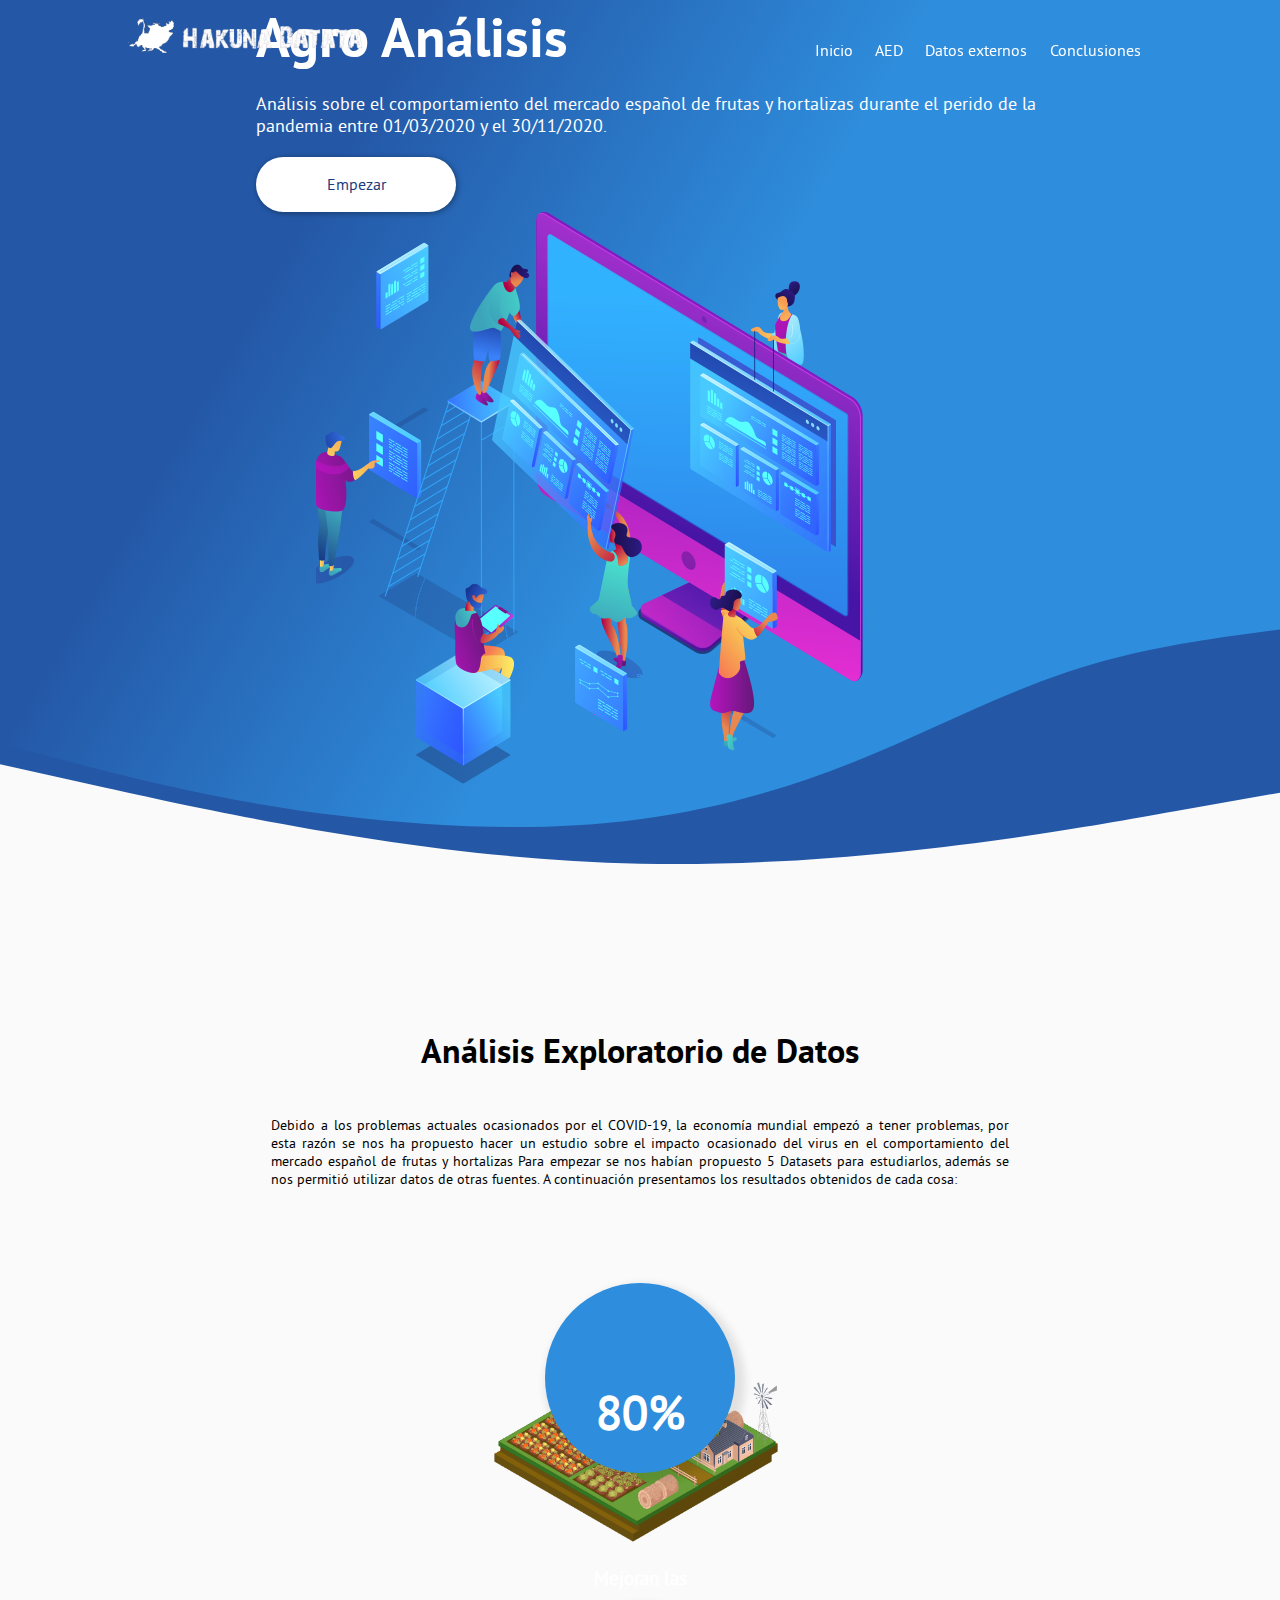
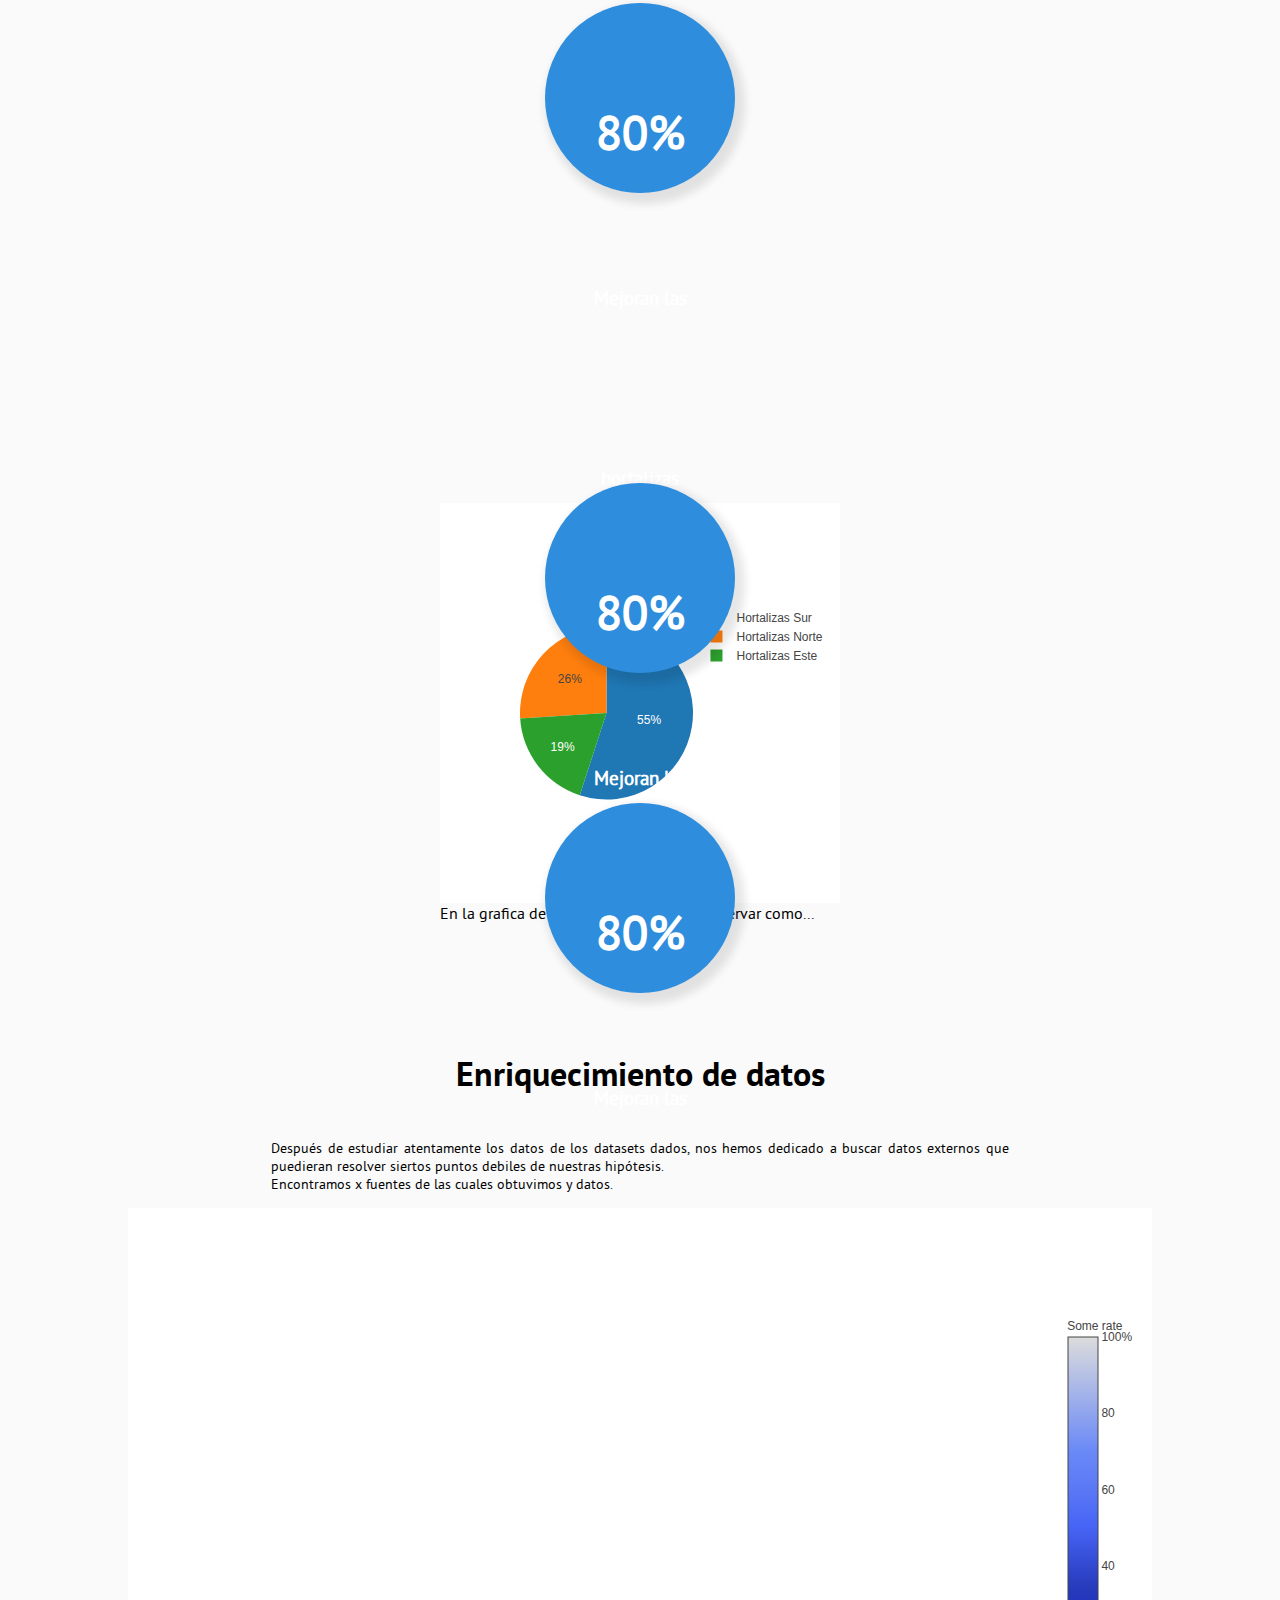
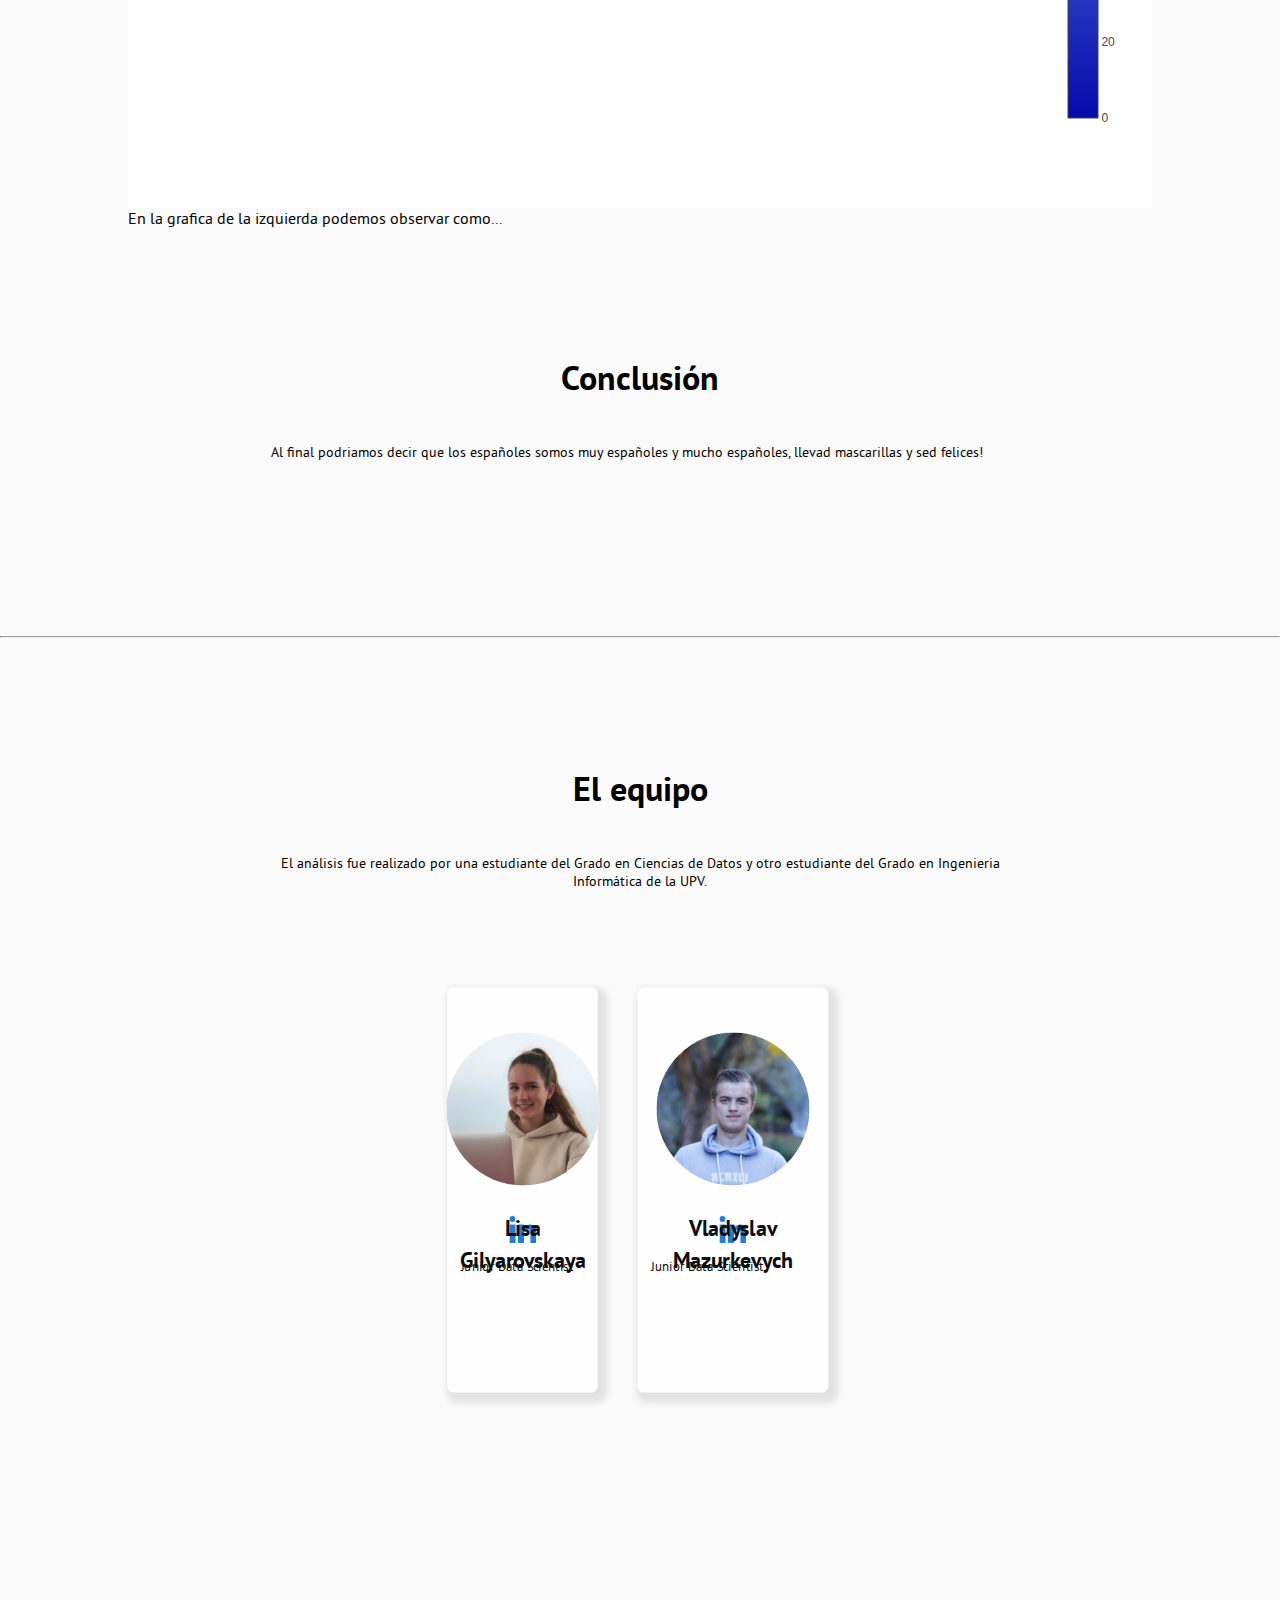
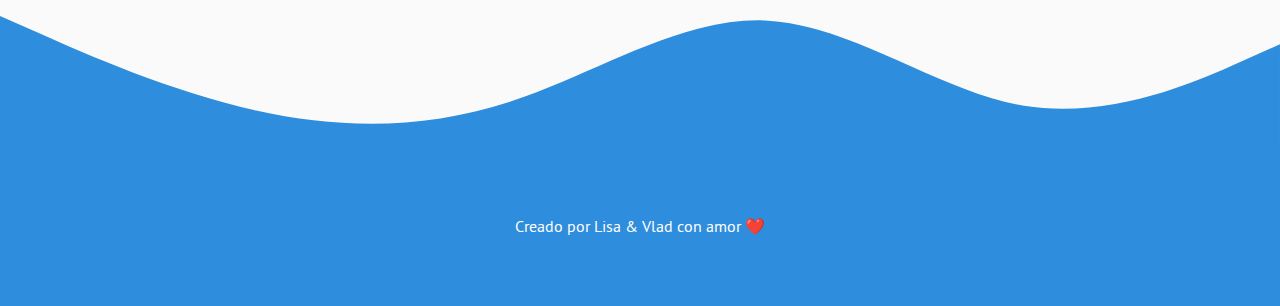
==== web/index.html @ af46cfb0 "new modifications, RIP PC?" ====
<!DOCTYPE html>
<html lang="en">
<head>
    <meta charset="UTF-8">
    <meta http-equiv="X-UA-Compatible" content="IE=edge">
    <meta name="viewport" content="width=device-width, initial-scale=1.0">
    <title>HakunaDatata</title>

    <!-- Bootstrap CSS -->
    <link href="https://cdn.jsdelivr.net/npm/bootstrap@5.0.0-beta1/dist/css/bootstrap.min.css" rel="stylesheet" integrity="sha384-giJF6kkoqNQ00vy+HMDP7azOuL0xtbfIcaT9wjKHr8RbDVddVHyTfAAsrekwKmP1" crossorigin="anonymous">
    
    <!-- Gio -->
    <script src="js/jquery.min.js"></script>
    <script src="./js/three.min.js"></script>
    
    <!--<script src="./js/gio.js"></script>-->
    <script src="./js/plotly-latest.min.js"></script>

    <!-- General Styles -->
    <link rel="stylesheet" href="./css/style.css">
</head>
<body>
    <header class="main-header">
        <div class="">
            <a href="#section1" class="toscroll"><img src="./img/logo_b1.png" alt="LOGO" class="img_logo logo selectDisable"></a>
        </div>

        <input type="checkbox" class="menu-btn" id="menu-btn">
        <label for="menu-btn" class="menu-icon">
            <span class="menu-icon__line"></span>
        </label>

        <ul class="nav_links">
            <li class="nav_link selectDisable">
                <a href="#section1" class="toscroll">Inicio</a>
            </li>
            <li class="nav_link selectDisable">
                <a href="#section2" class="toscroll">AED</a>
            </li>
            <li class="nav_link selectDisable">
                <a href="#section3" class="toscroll">Datos externos</a>
            </li>
            <li class="nav_link selectDisable">
                <a href="#section4" class="toscroll">Conclusiones</a>
            </li>
        </ul>
    </header>

    <section id="section1">
        <div class="row container-fluid">
            <div class="col-md-6 block">
                <div class="text">
                    <p class="title">
                        Agro Análisis
                    </p>
                    <p class="landing_text">
                        Análisis sobre el comportamiento del mercado español de frutas y hortalizas durante el perido de la pandemia entre 01/03/2020 y el 30/11/2020.
                    </p>
                    <a href="#section2" class="toscroll">
                    <div class="next_button selectDisable">
                        Empezar
                    </div>
                </a>
                </div>
            </div>
        
            <!--<div class="col-md-6"> 
                <div id="globalArea" class="stat_sphere"></div>
            </div>-->

            <div class="col-md-6">
                <img src="./img/landing_img.png" alt="" class="img_landing selectDisable">
            </div>
        </div>
        <img src="./img/waves/wave3.svg" class="landing_wave selectDisable" alt="">
        <img src="./img/waves/wave2_1.svg" style="z-index: 1;bottom: 1px;" class="landing_wave selectDisable" alt="">
    </section>

    <!-- EDA -->
    <section class="section_title" id="section2">
        <p>Análisis Exploratorio de Datos </p>
    </section>
    <section class="section_container">
        <div class="section_text">
            Debido a los problemas actuales ocasionados por el COVID-19, la 
            economía mundial empezó a tener problemas, por esta razón se nos ha 
            propuesto hacer un estudio sobre el impacto ocasionado del virus en
            el comportamiento del mercado español de frutas y hortalizas
            
            Para empezar se nos habían propuesto 5 Datasets para estudiarlos, 
            además se nos permitió utilizar datos de otras fuentes. A continuación 
            presentamos los resultados obtenidos de cada cosa:

        </div>
    </section>

    <section class="section_container data_gen_graf">
        <div class="row section2">
            <div class="col-md-4 general_data">
                <div class="data_info_s" ord="0">
                    <h1>80%</h1>
                    <h2>Mejoran las <br> hortalizas</h2>
                </div>
                <div class="data_info_s data_info_i" ord="1">
                    <h1>80%</h1>
                    <h2>Mejoran las <br> hortalizas</h2>
                </div>
            </div>
            <div class="col-md-4 farm">
                <img src="./img/farm/farm_top.png"  class="img_top" alt="">
                <img src="./img/farm/farm_top_stats.png"  class="img_top_stats capa_cerrada_1" alt="">
                <img src="./img/farm/farm_middle.png" class="img_middle capa_cerrada_2" alt="">
                <img src="./img/farm/farm_middle.png" class="img_middle_1 capa_cerrada_3" alt="">
            </div>
            <div class="col-md-4 general_data">
                <div class="data_info_s" ord="0">
                    <h1>80%</h1>
                    <h2>Mejoran las <br> hortalizas</h2>
                </div>
                <div class="data_info_s data_info_i" ord="1">
                    <h1>80%</h1>
                    <h2>Mejoran las <br> hortalizas</h2>
                </div>
            </div>
        </div>
    </section>


    <section class="section_container">
        <div class="row section21">
            <div class="col-md-4">
                <div id="pie_chart" style="width:100%;height:100%;"></div>
            </div>
            <div class="col-md-8">
                En la grafica de la izquierda podemos observar como...
            </div>
        </div>
    </section>

    <!-- Datos externos -->
    <section class="section_title" id="section3">
        <p>Enriquecimiento de datos</p>
    </section>
    <section class="section_container">
        <div class="section_text">
            Después de estudiar atentamente los datos de los datasets dados, 
            nos hemos dedicado a buscar datos externos que puedieran resolver
            siertos puntos debiles de nuestras hipótesis. <br> Encontramos x fuentes
            de las cuales obtuvimos y datos.  

        </div>
    </section>
    <section class="section_container">
        <div class="row section3">
            <div class="col-md-7">
                <div id="map_l" style="width:100%;height:600px;"></div>
            </div>
            <div class="col-md-5">
                En la grafica de la izquierda podemos observar como...
            </div>
        </div>
    </section>

     <!-- Conclusión -->
     <section class="section_title" id="section4">
        <p>Conclusión</p>
    </section>
    <section class="section_container">
        <div class="section_text">
            Al final podriamos decir que los españoles somos muy 
            españoles y mucho españoles, llevad mascarillas y sed felices!
        </div>
    </section>
    <section class="section_container">
        <div class="row section4">
            <div class="col-md-12">
            </div>
        </div>
    </section>
    <hr>

    <!-- Equipo -->
    <section class="section_title" id="section5">
        <p>El equipo</p>
    </section>
    <section class="section_container">
        <div class="section_text center">
            El análisis fue realizado por una estudiante del Grado en Ciencias de Datos 
            y otro estudiante del Grado en Ingenieria Informática de la UPV.  
        </div>
    </section>
    <section class="">
        <div class="row section5">
            <div class="col-md-3"></div>
            <div class="col-md-3">
                <div class="card lisa">
                    <div class="card_foto">
                        <img src="./img/team/lisa.jfif" class="selectDisable" alt="Lisa">
                    </div>
                    <div class="card_nombre">
                        Lisa Gilyarovskaya
                    </div>
                    <p class="card_description selectDisable">
                        Junior Data Scientist
                    </p>
                    <div class="card_linkedin">
                        <a href="https://www.linkedin.com/in/lisagilyarovskaya/">
                            <img src="./img/icons/linkedin.svg" class="selectDisable" alt="Linkedin">
                        </a>
                    </div>
                </div>
            </div>
            <div class="col-md-3">
                <div class="card vlad">
                    <div class="card_foto">
                        <img src="./img/team/vlad.jfif" class="selectDisable" alt="Vlad">
                    </div>
                    <div class="card_nombre">
                        Vladyslav Mazurkevych
                    </div>
                    <p class="card_description selectDisable">
                        Junior Data Scientist
                    </p>
                    <div class="card_linkedin">
                        <a href="https://www.linkedin.com/in/vladyslav-mazurkevych/">
                            <img src="./img/icons/linkedin.svg" class="selectDisable" alt="Linkedin">
                        </a>
                    </div>
                </div>
            </div>
            <div class="col-md-3"></div>
        </div>
    </section>

    <!-- Footer -->
    <footer class="footer">
        <!--<img src="./img/waves/footer1_2.svg" class="footer_wave selectDisable" alt="">-->
        <div class="footer_text">
            <p>Creado por Lisa & Vlad con amor ❤️</p>
        

        <img src="./img/waves/footer1.svg"  class="footer_wave selectDisable" alt="">
    </div>
    
    </footer>

    <!-- Scripts -->
    <script src="./js/plotly_data.js"></script>
    <!-- Bootstrap-->
    <script src="https://cdn.jsdelivr.net/npm/@popperjs/core@2.5.4/dist/umd/popper.min.js" integrity="sha384-q2kxQ16AaE6UbzuKqyBE9/u/KzioAlnx2maXQHiDX9d4/zp8Ok3f+M7DPm+Ib6IU" crossorigin="anonymous"></script>
    <script src="https://cdn.jsdelivr.net/npm/bootstrap@5.0.0-beta1/dist/js/bootstrap.min.js" integrity="sha384-pQQkAEnwaBkjpqZ8RU1fF1AKtTcHJwFl3pblpTlHXybJjHpMYo79HY3hIi4NKxyj" crossorigin="anonymous"></script>
    <script src="./js/main.js"></script>

    
    <script src="./js/gio_prop.js"></script>
    <script>
        /*Scroll transition to anchor*/
        $(document).ready(function () {
            $("a.toscroll").click(function (event) {
                event.preventDefault();
                $("html, body").animate({ scrollTop: $($(this).attr("href")).offset().top - 160}, 100);
            });
        });
    </script>
</body>
</html>
---- web/css/style.css ----
@font-face {
    font-family: 'pt_sansbold';
    src: url('./../fonts/ptsans-bold-webfont.woff2') format('woff2'),
         url('./../fonts/ptsans-bold-webfont.woff') format('woff');
    font-weight: normal;
    font-style: normal;
}

@font-face {
    font-family: 'pt_sansregular';
    src: url('./../fonts/ptsans-regular-webfont.woff2') format('woff2'),
         url('./../fonts/ptsans-regular-webfont.woff') format('woff');
    font-weight: normal;
    font-style: normal;
}


body {
    background-color: #FAFAFA;
    width: 100%;
    height: 100%;
    margin: 0;
    color: black;
    font-family: 'pt_sansregular';
}

a {
    text-decoration: none;
}

*, *::before, *::after {
    box-sizing: border-box;
    margin: 0;
    padding: 0;
}

/** Header Bar **/
.logo {
    height: 40px;
    width: auto;
}

.main-header {
    position: fixed;
    display: flex;
    justify-content: space-between;
    align-items: center;
    height: 100px;
    line-height: 100px;
    width: 100vw;
    padding: 0 10vw;
    color: white; /* #75787b black;*/
    z-index: 999;
    transition: 0.4s ease-out;
}

.main-header a {
    text-decoration: none;
    color: inherit;
    /*text-transform: uppercase;*/
    transition-duration: 2.4s;
}

.main-header a:hover {
    color: black;
}

.main-header .nav_links {
    display: flex;
    list-style: none;
    margin-top: 0;
    margin-bottom: 0;
}

/** close links **/
.main-header .nav_links .nav_link {
    transition:
        opacity 0.4s ease-in-out,
        transform 0.6s cubic-bezier(0.175,0.885,0.32,1.275);
}

.main-header .nav_links .nav_link:nth-of-type(2) {
    transition-delay: 0.1s;
}
.main-header .nav_links .nav_link:nth-of-type(3) {
    transition-delay: 0.2s;
}
.main-header .nav_links .nav_link:nth-of-type(4) {
    transition-delay: 0.3s;
}

/** end close links **/

.main-header .nav_links .nav_link a {
    margin: 0.2rem;
    padding: 1rem 0.5rem;
    transition-duration: 0.2s;
}

.main-header .nav_links .nav_link a:hover {
    background: #f4f4f4;
    border-radius: 5px;
    transition-duration: 0.5s;
}

.main-header .menu-icon {
    position: relative;
    padding: 26px 10px;
    cursor: pointer;
    z-index: 999;
    /**/
    display: none;
}

.main-header .menu-icon__line {
    display: block;
    position: relative;
    background: black;
    height: 2px;
    width: 20px;
    border-radius: 4px;
}

.main-header .menu-icon__line:before,
.main-header .menu-icon__line:after  {
    content: '';
    position: absolute;
    height: 100%;
    width: 100%;   
    border-radius: 4px;
    background: black;
    transition: background 0.8s ease;
}

.main-header .menu-icon__line:before {
    transform: translateY(-5px);
}

.main-header .menu-icon__line:after {
    transform: translateY(5px);
}

.main-header .menu-btn {
    display: none;
}

.scrolled {
    height: 70px;
    background: white;
    color: #75787b; /*black;*/
    border-bottom: 1px #ddd solid;
    justify-content: space-around;
    transition-duration: 0.4s;
}

.scrolled .menu-icon .menu-icon__line,
.scrolled .menu-icon .menu-icon__line:before
.scrolled .menu-icon .menu-icon__line:after{
    background: white;
}

.iframe-container {
    overflow: hidden;
    padding-top: 32%; /* 16:9*/
    position: relative;
}

.img_inside_container {
    overflow: hidden;
    padding-top: 100%; /* 16:9*/
    position: relative;
}



/**media**/
@media screen and (max-width: 767px) {
    .main-header .menu-icon {
        display: block;
    }

    .iframe-container {
        padding-top: 56.25%; /* 16:9*/
    }

    /**animation x**/
    .main-header .menu-icon .menu-icon__line {
        animation: closedMid 0.8s backwards;
        animation-direction: reverse;     
    }

    .main-header .menu-icon .menu-icon__line:before {
        animation: closedTop 0.8s backwards;
        animation-direction: reverse;   
    }
    .main-header .menu-icon .menu-icon__line:after {
        animation: closedBtm 0.8s backwards;
        animation-direction: reverse;    
    }
    /**End animation x**/
    .main-header .nav_links {
        position: absolute;
        top: 0;
        left: 0;
        opacity: 0;
        flex-direction: column;
        justify-content: space-evenly;
        align-items: center;
        padding: 10rem 0;
        width: 100vw;
        height: 100vh;
        font-size: 1.5rem;
        color: white;
        background: rgba(0, 0, 0, 0.9);

        transition: 
            opacity .8s .5s,
            clip-path 1s 0.5s;
        clip-path: circle(150px at top right);
    }

    .main-header .nav_links .nav_link {
        opacity: 0;
        transform: translateX(100%);
        width: 100%;
        text-align: center;
    }

    .main-header .nav_links .nav_link a {
        display: block;
        padding: 2rem 0;

    }

    .main-header .menu-btn:checked ~ .nav_links {
        opacity: 1;
        clip-path: circle(100% at center);
    } 

    .main-header .menu-btn:checked ~ .nav_links .nav_link {
        opacity: 1;
        transform: translateX(0);
        transition: 
            opacity 0.4s ease-in-out,
            transform 0.6s cubic-bezier(0.175,0.885,0.32,1.275);
    }

    .main-header .menu-btn:checked ~ .nav_links .nav_link:nth-of-type(1) {
        transition-delay: 0.7s;
    }
    .main-header .menu-btn:checked ~ .nav_links .nav_link:nth-of-type(2) {
        transition-delay: 0.8s;
    }
    .main-header .menu-btn:checked ~ .nav_links .nav_link:nth-of-type(3) {
        transition-delay: 0.9s;
    }
    .main-header .menu-btn:checked ~ .nav_links .nav_link:nth-of-type(4) {
        transition-delay: 1s;
    }

    /** Click hamburguer **/
    .main-header .menu-btn:checked ~ .menu-icon {
        border-radius: 50%;
        animation: pulse 1s;
    }
    .main-header .menu-btn:checked ~ .menu-icon .menu-icon__line {
        background: white;
        animation: openMid 0.8s forwards;
    }
    .main-header .menu-btn:checked ~ .menu-icon .menu-icon__line:before {
        background: white;
        animation: openTop 0.8s forwards;
    }
    .main-header .menu-btn:checked ~ .menu-icon .menu-icon__line:after {
        background: white;
        animation: openBtm 0.8s forwards;
    }
}

/** Animation **/
@keyframes pulse {
    from {
        box-shadow: 0 0 0 0px rgba(30,57,138, 0.6);/*rgba(30,57,138,1);*/
        background: rgba(30,57,138, 0.6);
    }
    to {
        box-shadow: 0 0 0 1000px rgba(234, 67, 53, 0);
        background: rgba(234, 67, 53169, 9, 9, 0);
    }
}

@keyframes openTop {
    0% {
        transform: translateY(-5px)
        rotate(0deg);
    }
    50% {
        transform: translateY(0px)
        rotate(0deg);
    }
    100% {
        transform: translateY(0px)
        rotate(90deg);
    }
}

@keyframes closedTop {
    0% {
        transform: translateY(-5px)
        rotate(0deg);
    }
    50% {
        transform: translateY(0px)
        rotate(0deg);
    }
    100% {
        transform: translateY(0px)
        rotate(90deg);
    }
}

@keyframes openMid {
    50% {
        transform: rotate(0deg);
    }
    100% {
        transform: rotate(45deg);
    }
}

@keyframes closedMid {
    50% {
        transform: rotate(0deg);
    }
    100% {
        transform: rotate(45deg);
    }
}

@keyframes openBtm {
    0% {
        transform: translateY(5px)
        rotate(0deg);
    }
    50% {
        transform: translateY(0px)
        rotate(0deg);
    }
    100% {
        transform: translateY(0px)
        rotate(90deg);
    }
}

@keyframes closedBtm {
    0% {
        transform: translateY(5px)
        rotate(0deg);
    }
    50% {
        transform: translateY(0px)
        rotate(0deg);
    }
    100% {
        transform: translateY(0px)
        rotate(90deg);
    }
}

.selectDisable {
    -webkit-user-select: none;
    -khtml-user-select: none;
    -moz-user-select: none;
    -o-user-select: none;
    user-select: none;
}

.section_title {
    height: 100px;
    width: 100%; 
    line-height: 100px;
    font-size: 2.1em;
    text-align: center;
    font-family: 'pt_sansbold';
    background-color: #FAFAFA;
    margin-top: 3em;
}

.section_text {
    height: 100%;
    width: 60%; 
    padding: 15px;
    font-size: 0.9em;
    text-align: justify;
    font-family: 'pt_sansregular';
    background-color: #FAFAFA;
}

.center {
    margin: auto!important;
    align-items: center!important;
    text-align: center!important;
}

/** Landing Page**/
#section1 {
    position: relative;
    height: 100vh!important;
    width: 100%;
    background-color: #2E8DDC;
    overflow: hidden;
    /*background-color: #1D3C7D; /*#023485;*/
    /*background: rgba(30,122,125,1);
    background: -moz-linear-gradient(top, rgba(30,122,125,1) 0%, rgba(29,59,125,1) 81%);
    background: -webkit-gradient(left top, left bottom, color-stop(0%, rgba(30,122,125,1)), color-stop(81%, rgba(29,59,125,1)));
    background: -webkit-linear-gradient(top, rgba(30,122,125,1) 0%, rgba(29,59,125,1) 81%);
    background: -o-linear-gradient(top, rgba(30,122,125,1) 0%, rgba(29,59,125,1) 81%);
    background: -ms-linear-gradient(top, rgba(30,122,125,1) 0%, rgba(29,59,125,1) 81%);
    background: linear-gradient(to bottom, rgba(30,122,125,1) 0%, rgba(29,59,125,1) 81%);
    filter: progid:DXImageTransform.Microsoft.gradient( startColorstr='#1e7a7d', endColorstr='#1d3b7d', GradientType=0 );
    */

/*original
    background: rgba(30,57,138,1);
    background: -moz-linear-gradient(-45deg, rgba(30,57,138,1) 9%, rgba(39,107,186,1) 37%, rgba(46,142,220,1) 57%, rgba(46,142,220,1) 65%);
    background: -webkit-gradient(left top, right bottom, color-stop(9%, rgba(30,57,138,1)), color-stop(37%, rgba(39,107,186,1)), color-stop(57%, rgba(46,142,220,1)), color-stop(65%, rgba(46,142,220,1)));
    background: -webkit-linear-gradient(-45deg, rgba(30,57,138,1) 9%, rgba(39,107,186,1) 37%, rgba(46,142,220,1) 57%, rgba(46,142,220,1) 65%);
    background: -o-linear-gradient(-45deg, rgba(30,57,138,1) 9%, rgba(39,107,186,1) 37%, rgba(46,142,220,1) 57%, rgba(46,142,220,1) 65%);
    background: -ms-linear-gradient(-45deg, rgba(30,57,138,1) 9%, rgba(39,107,186,1) 37%, rgba(46,142,220,1) 57%, rgba(46,142,220,1) 65%);
    background: linear-gradient(135deg, rgba(30,57,138,1) 9%, rgba(39,107,186,1) 37%, rgba(46,142,220,1) 57%, rgba(46,142,220,1) 65%);
    filter: progid:DXImageTransform.Microsoft.gradient( startColorstr='#1e398a', endColorstr='#2e8edc', GradientType=1 );
    */

    /* Alternativa
    background: rgb(36,88,167);
    background: -moz-linear-gradient(106deg, rgba(36,88,167,1) 13%, rgba(46,141,220,1) 44%);
    background: -webkit-linear-gradient(106deg, rgba(36,88,167,1) 13%, rgba(46,141,220,1) 44%);
    background: linear-gradient(106deg, rgba(36,88,167,1) 13%, rgba(46,141,220,1) 44%);
    filter: progid:DXImageTransform.Microsoft.gradient(startColorstr="#2458a7",endColorstr="#2e8ddc",GradientType=1);
    */
    background: rgb(36,88,167);
background: -moz-linear-gradient(120deg, rgba(36,88,167,1) 24%, rgba(46,141,220,1) 52%);
background: -webkit-linear-gradient(120deg, rgba(36,88,167,1) 24%, rgba(46,141,220,1) 52%);
background: linear-gradient(120deg, rgba(36,88,167,1) 24%, rgba(46,141,220,1) 52%);
filter: progid:DXImageTransform.Microsoft.gradient(startColorstr="#2458a7",endColorstr="#2e8ddc",GradientType=1);


    
}
/**1e398a**/
.stat_sphere {
    position: relative;
    width: 30em!important;
    height: 30em!important;

    left: 45%;
    transform: translateX(-50%);
    top: 30%;
}

.landing_wave {
    position: absolute;
    bottom: -1px;
    left: 0;
    width: 100%;
    z-index: 5;
}

.block {
    display: flex;
    flex-direction: column;
    align-items: center;
    justify-content: center;
    padding-left: 20%;
}

.text {
    position: relative;
    display: flex;
    flex-direction: column;
    align-items: left;
    justify-content: center;
    top: 20%;
}

.title {
    margin: 0;
    margin-bottom: 20px;
    position: relative;
    font-size: 3.5em!important;
    color: white;
    font-family: 'pt_sansbold';
}

.landing_text {
    font-size: 1.1em!important;
    width: 80%;
    color: white;
    font-family: 'pt_sansregular';
    margin-bottom: 20px;
}

.next_button {
    position: relative;
    height: 55px;
    width: 200px;
    border-radius: 80px;
    background-color: white;
    text-align: center;
    font-size: 1em;
    font-family: 'pt_sansregular';
    line-height: 55px;
    color: #1D3C7D;
    transition-duration: 0.3s;
    z-index: 500;

    -webkit-box-shadow: 1px 1px 5px 1px rgba(0,0,0,0.3);
    -moz-box-shadow: 1px 1px 5px 1px rgba(0,0,0,0.3);
    box-shadow: 1px 1px 5px 1px rgba(0,0,0,0.3);
}

.next_button:hover {
    cursor: pointer;
    -webkit-box-shadow: 2px 4px 8px 4px rgba(0,0,0,0.3);
    -moz-box-shadow: 2px 4px 8px 4px rgba(0,0,0,0.3);
    box-shadow: 2px 4px 8px 4px rgba(0,0,0,0.3);
    background-color: #FAFAFA;
    text-decoration: none;
    color: #1D3C7D;
    transition-duration: 0.3s;
}

.img_landing {
    position: relative;
    height: 90%;
    top: 20%;
    align-items: center;
    align-self: center;
    left: 50%;
    transform: translateX(-50%);
    z-index: 10;
}

/*
.button_explore {
    position: absolute;
    height: 100px;
    width: 100px;
    background-color: #2E8DDC;
    bottom: 150px;
    left: 50%;
    border-radius: 50%;
}

.button_explore_link {
    position: absolute;
    height: 80px;
    width: 80px;
    bottom: 10px;
    left: 10px;
    background-color: #FAFAFA;
    border-radius: 50%;
    transition-duration: 0.3s;
}

.button_explore_link:hover {
    -webkit-box-shadow: 0px 0px 5px 0px rgba(0,0,0,0.75);
    -moz-box-shadow: 0px 0px 5px 0px rgba(0,0,0,0.75);
    box-shadow: 0px 0px 5px 0px rgba(0,0,0,0.75);
    transition-duration: 0.7s;
}

.button_explore_link img {
    position: absolute;
    height: 50px;
    width: 50px;
    left: 15px;
    top: 20px;
    transition-duration: 0.5s;
}

.button_explore_link:hover img {
    position: absolute;
    height: 60px;
    width: 60px;
    left: 10px;
    top: 15px;
    transition-duration: 0.5s;
    cursor: pointer;
}
*/


/** EDA **/
.section_container {
    position: relative;
    display: flex;
    align-content: center;
    justify-content: center;
    flex-direction: row;
    height: 100%;
    width: 100%;
    background-color: #FAFAFA;
}

.data_gen_graf {
    height: 100vh;
    width: 100%!important;
}

.section2 {
    height: 100vh;
    width: 100%;
    background-color: #FAFAFA;
    margin: auto;
}

.card_block {
    position: relative;
    margin: 0;
    background-color: white;
    width: 50%;
    -webkit-box-shadow: 2px 2px 3px 3px rgba(0,0,0,0.3);
    -moz-box-shadow: 2px 2px 3px 3px rgba(0,0,0,0.3);
    box-shadow: 2px 2px 3px 3px rgba(0,0,0,0.3);
}

.section3 {
    height: 100%;
    width: 80%;
    background-color: #FAFAFA; 
    margin: auto;
}

.section4 {
    height: 10em;
    width: 100%;
}

/** Farm Animation **/
.farm {
    position: relative;
    height: 50em;
    width: auto;
    display: flex;
    flex: auto;
    align-items: center;
    justify-content: center;
}


.farm img {
    top: 5em;
    position: absolute;
    height: 300px;
    width: 300px;
    transition-duration: 2.5s;
}

.capa_cerrada_1 {
    transform: scale(0.6) translateY(15px);
    transition-duration: 2.5s;
}

.capa_cerrada_2 {
    transform: translateY(15px) translateX(-1px);
    transition-duration: 2.5s;
}

.capa_cerrada_3 {
    transform: translateY(25px) translateX(-7px);
    transition-duration: 2.5s;
}

.capa_abierta_1 {
    transform: translateY(80px) translateX(30px);
    transition-duration: 2.5s;
}

.capa_abierta_2 {
    transform: translateY(100px) translateX(35px);
    transition-duration: 2.5s;
}

.capa_abierta_3 {
    transform: translateY(190px) translateX(-15px);
    transition-duration: 2.5s;
}

.img_top {
    position: absolute;
    height:300px;
    width: 300px;
    z-index: 5;
}

.img_top_stats {
    position: absolute;
    height: 300px;
    width: 300px;
    z-index: 4;
}

.img_middle {
    position: absolute;
    height: 300px;
    width: 300px;
    z-index: 3;
    transition-duration: 2.5s;
}

.img_middle_1 {
    position: absolute;
    height: 300px;
    width: 300px;
    z-index: 2;
}

.general_data {
    position: relative;
    display: flex;
    flex-direction: column;
    align-items: center;
    justify-content: center;
}

.oculto {
    opacity: 0.95;
    transform: scale(0.9);
    transition: all 0.8s ease-in-out;
}

.visible {
    opacity: 1;
    transform: scale(1);
}

.data_info_s {
    position: absolute;
    top: 5em;
    background-color: aqua;
    height:190px;
    width: 190px;
    border-radius: 50%;
    z-index: 10;
    flex-direction: column;
    background: rgb(46,141,220);
    text-align: center;
    align-items: center;
    justify-content: center;
    margin: auto;
    line-height: 180px;
/*    background: -moz-radial-gradient(circle, rgba(46,141,220,1) 0%, rgba(36,88,167,1) 66%);
    background: -webkit-radial-gradient(circle, rgba(46,141,220,1) 0%, rgba(36,88,167,1) 66%);
    background: radial-gradient(circle, rgba(46,141,220,1) 0%, rgba(36,88,167,1) 66%);
    filter: progid:DXImageTransform.Microsoft.gradient(startColorstr="#2e8ddc",endColorstr="#2458a7",GradientType=1);

    background-color: white;*/
    -webkit-box-shadow: 5px 6px 8px 5px rgba(0,0,0,0.10);
    -moz-box-shadow: 5px 6px 8px 5px rgba(0,0,0,0.10);
    box-shadow: 5px 6px 8px 5px rgba(0,0,0,0.10);
    transition-duration: 0.8s;
}

.data_info_s h1 {
    top: 40px;
    position: relative;
    font-size: 3em;
    color: white;
    font-weight: bold;
}

.data_info_s h2 {
    top: 25px;
    position: relative;
    font-size: 1.2em;
    color: white;
}

.data_info_i {
    top: 25em;
}

/** Equipo**/
#section5 {
}

.section5 {
    display: flex;
    align-items: center;
    align-content: center;
    justify-content: center;
    margin: auto;
    height: 600px;
    width: 100%;
}

.card {
    position: relative;
    height: 450px;
    width: 90%;
    background-color: white;
    -webkit-box-shadow: 5px 6px 8px 5px rgba(0,0,0,0.10);
    -moz-box-shadow: 5px 6px 8px 5px rgba(0,0,0,0.10);
    box-shadow: 5px 6px 8px 5px rgba(0,0,0,0.10);
    border-radius: 7px;
    margin: auto;
    flex-direction: column;
    margin-bottom: 30px;
    transition-duration: 0.6s;

    opacity: 0.95;
    transform: scale(0.9);
    transition: all 0.8s ease-in-out;
}

.active {
    opacity: 1;
    transform: scale(1);
}

.card .card_foto {
    position: relative;
    height: 170px;
    width: 170px;
    position: relative;
    top: 50px;
    background-color: white;
    left: 50%;
    transform: translateX(-50%);
    z-index: 30;
    border-radius: 50%;
}

.card .card_foto img {
    position: relative;
    overflow: auto;
    width: 100%;
    border-radius: 50%;
}

.card .card_nombre {
    position: relative;
    font-size: 1.5em;
    color: black;
    font-family: 'pt_sansbold';
    text-align: center;
    height: 1.5em;
    line-height: 1.5em;
    z-index: 50;
    top: 80px;
}

.card_linkedin {
    margin: auto;
    height: 30px;
    width: 30px;
}

.card_linkedin {

}

.card_description {
    position: relative;
    font-size: 0.9em;
    padding: 15px;
    top: 80px;
    margin-left: auto;
    margin-right: auto;
    font-family: 'pt_sansregular';

}

.card:hover {
    -webkit-box-shadow: 5px 6px 9px 5px rgba(0,0,0,0.18);
    -moz-box-shadow: 5px 6px 9px 5px rgba(0,0,0,0.18);
    box-shadow: 5px 6px 9px 5px rgba(0,0,0,0.18);
    transition-duration: 0.6s;
}

/** Footer **/
.footer {
    position: relative;
    height: 25em;
    width: 100%;  
    z-index: 10;
    bottom: 0;
}

.footer_wave {
    position: inherit;
    bottom: 9.8em;
    left: 0;
    width: 100%;
    z-index: 5;
}

.footer_text {
    position: absolute;
    bottom: -1px;
    width: 100%;
    height: 10em;
    line-height: 10em;
    text-align: center;
    color: white;
    z-index: 20;

    /*
    background: rgba(46,142,220,1);
    background: -moz-linear-gradient(top, rgba(46,142,220,1) 11%, rgba(41,117,196,1) 37%, rgba(33,72,153,1) 84%, rgba(30,57,138,1) 100%);
    background: -webkit-gradient(left top, left bottom, color-stop(11%, rgba(46,142,220,1)), color-stop(37%, rgba(41,117,196,1)), color-stop(84%, rgba(33,72,153,1)), color-stop(100%, rgba(30,57,138,1)));
    background: -webkit-linear-gradient(top, rgba(46,142,220,1) 11%, rgba(41,117,196,1) 37%, rgba(33,72,153,1) 84%, rgba(30,57,138,1) 100%);
    background: -o-linear-gradient(top, rgba(46,142,220,1) 11%, rgba(41,117,196,1) 37%, rgba(33,72,153,1) 84%, rgba(30,57,138,1) 100%);
    background: -ms-linear-gradient(top, rgba(46,142,220,1) 11%, rgba(41,117,196,1) 37%, rgba(33,72,153,1) 84%, rgba(30,57,138,1) 100%);
    background: linear-gradient(to bottom, rgba(46,142,220,1) 11%, rgba(41,117,196,1) 37%, rgba(33,72,153,1) 84%, rgba(30,57,138,1) 100%);
    filter: progid:DXImageTransform.Microsoft.gradient( startColorstr='#2e8edc', endColorstr='#1e398a', GradientType=0 );
    */
    background-color: #2e8ddc;

}

#globalArea {
    height: 100%;
    width: 100%;
    margin: 0;
    padding: 0;
}
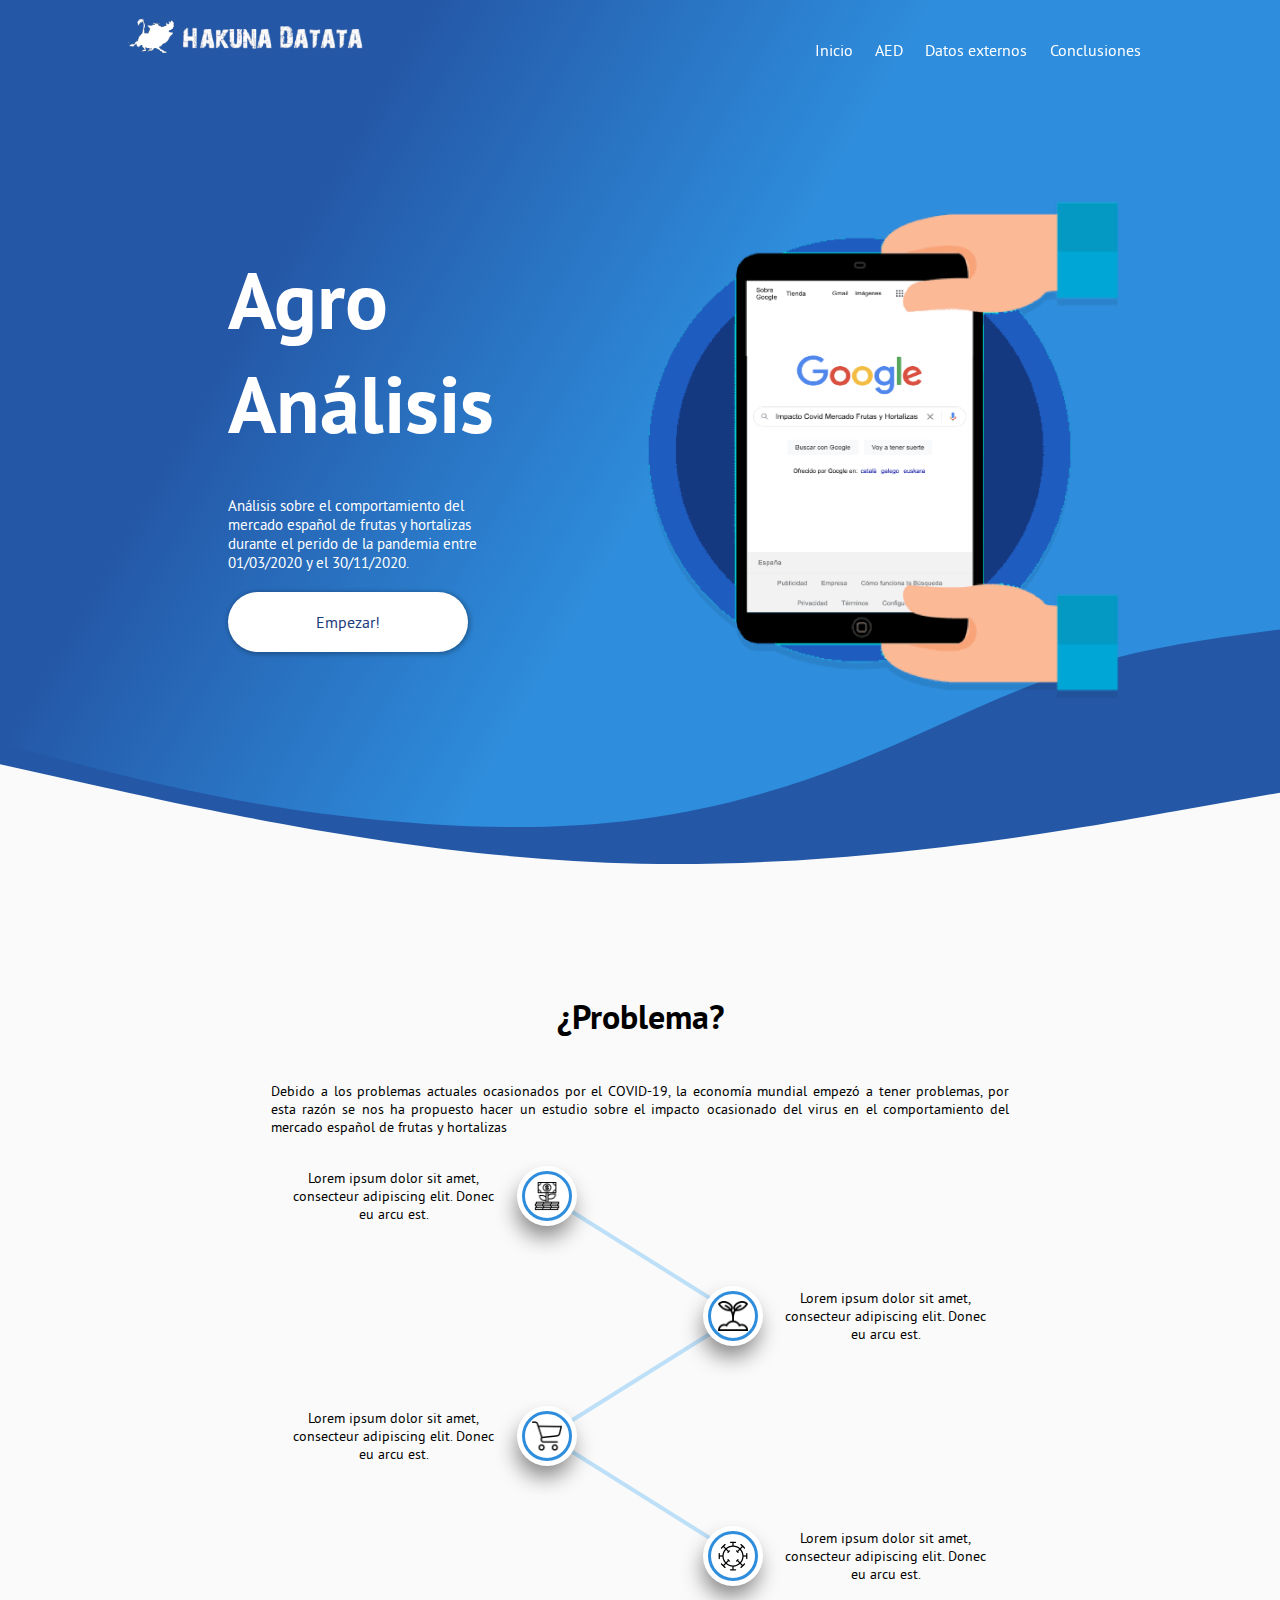
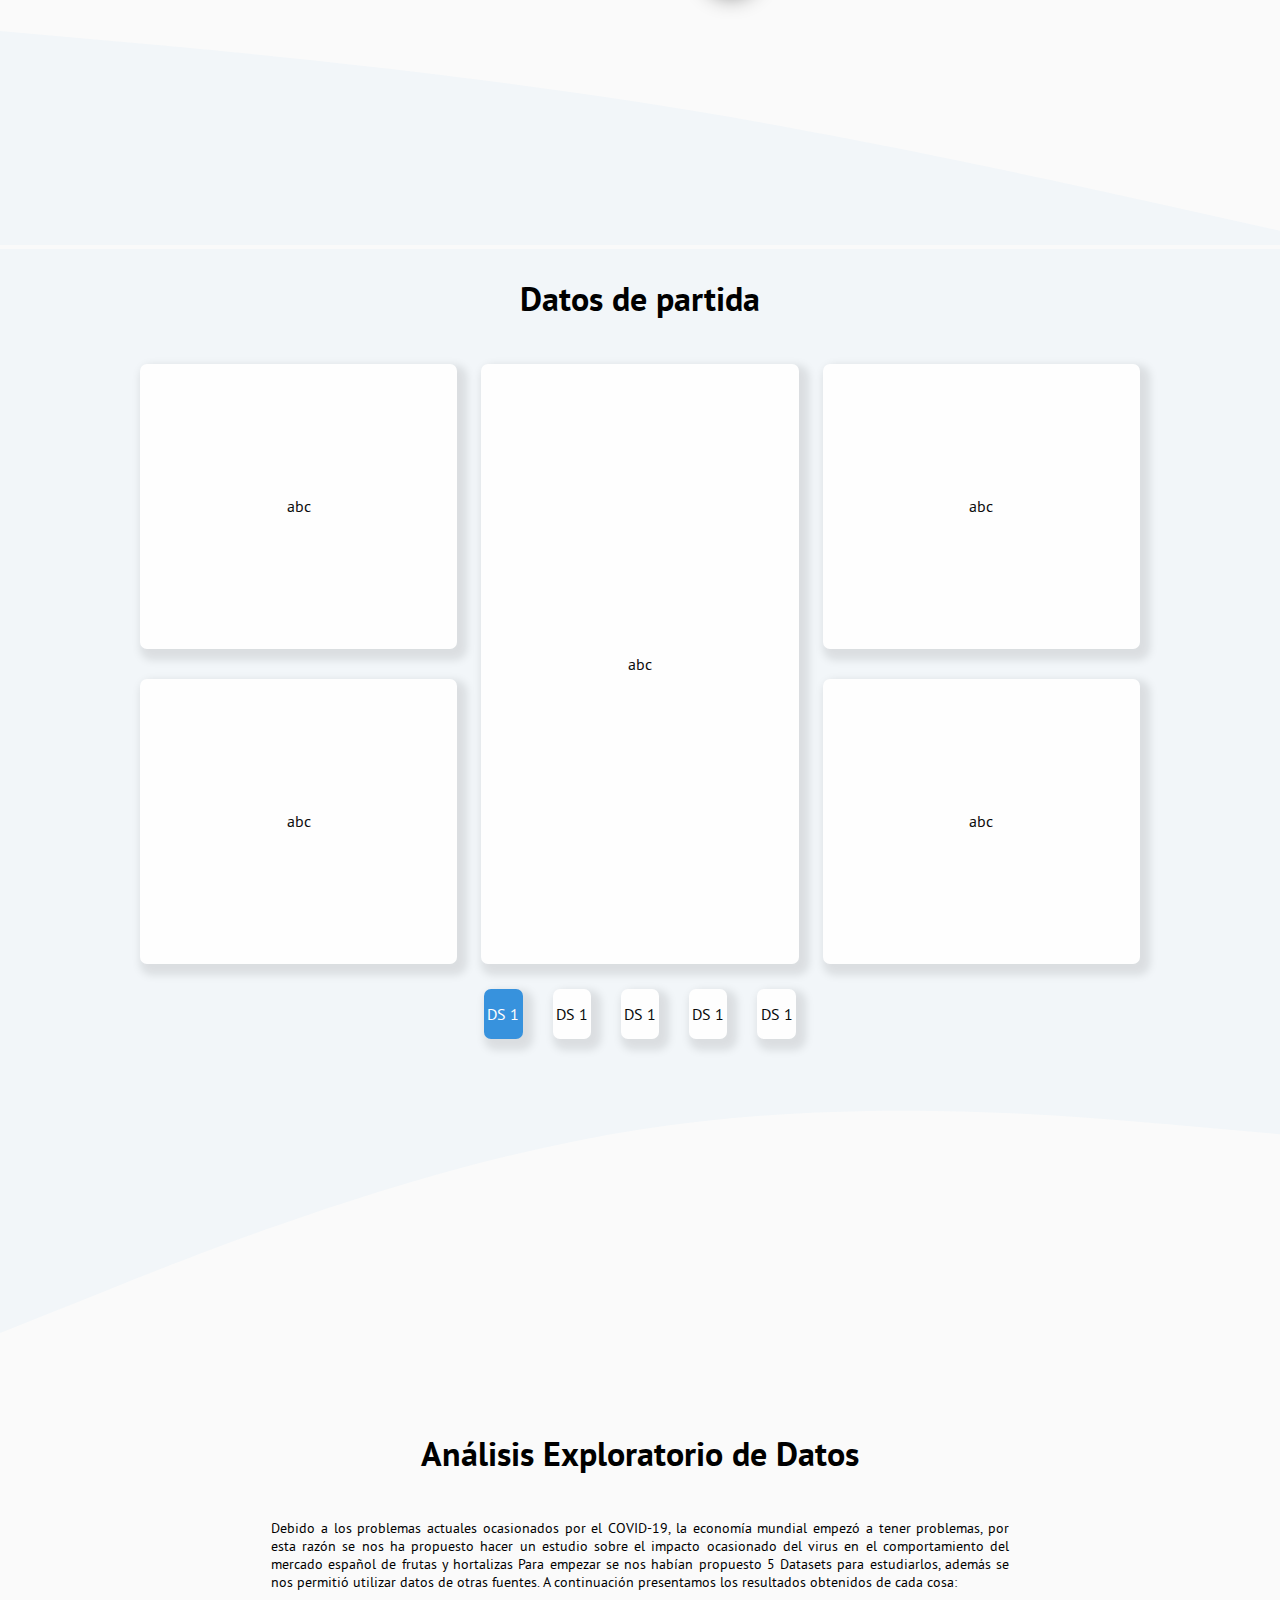
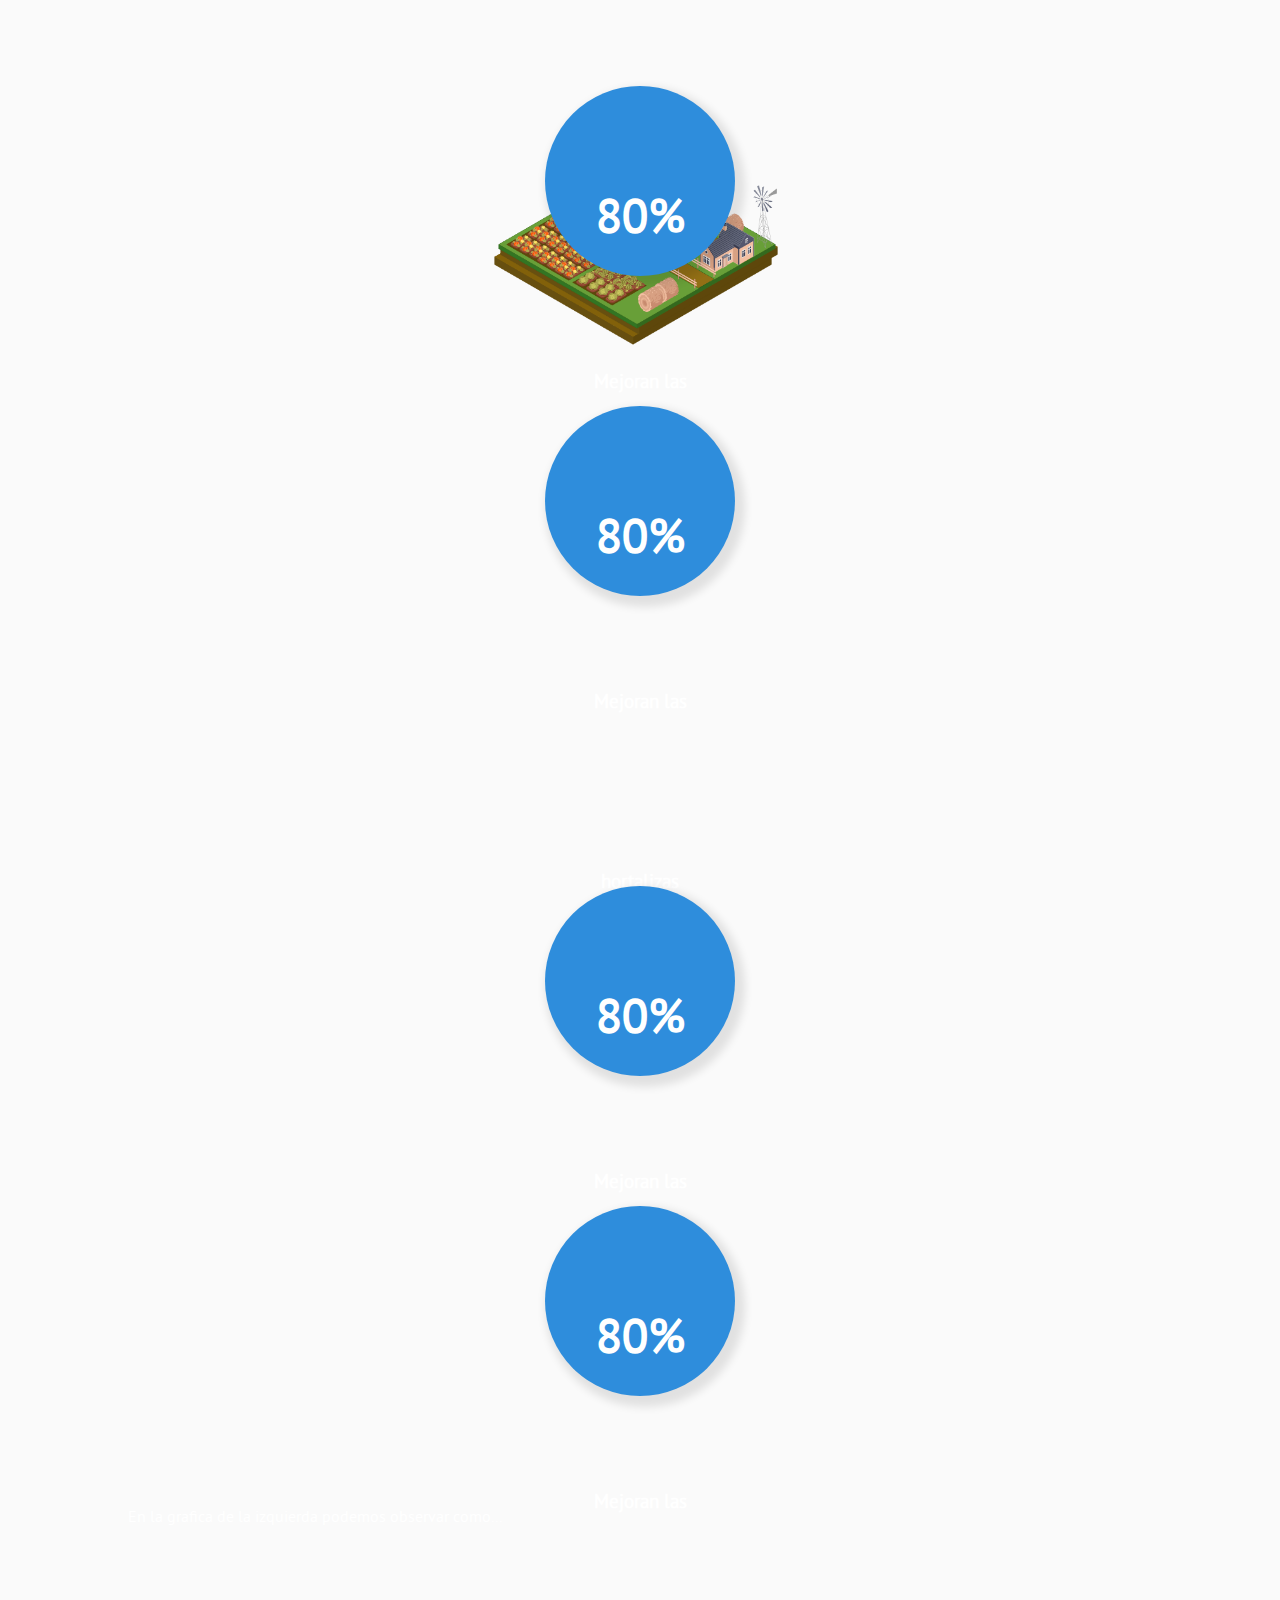
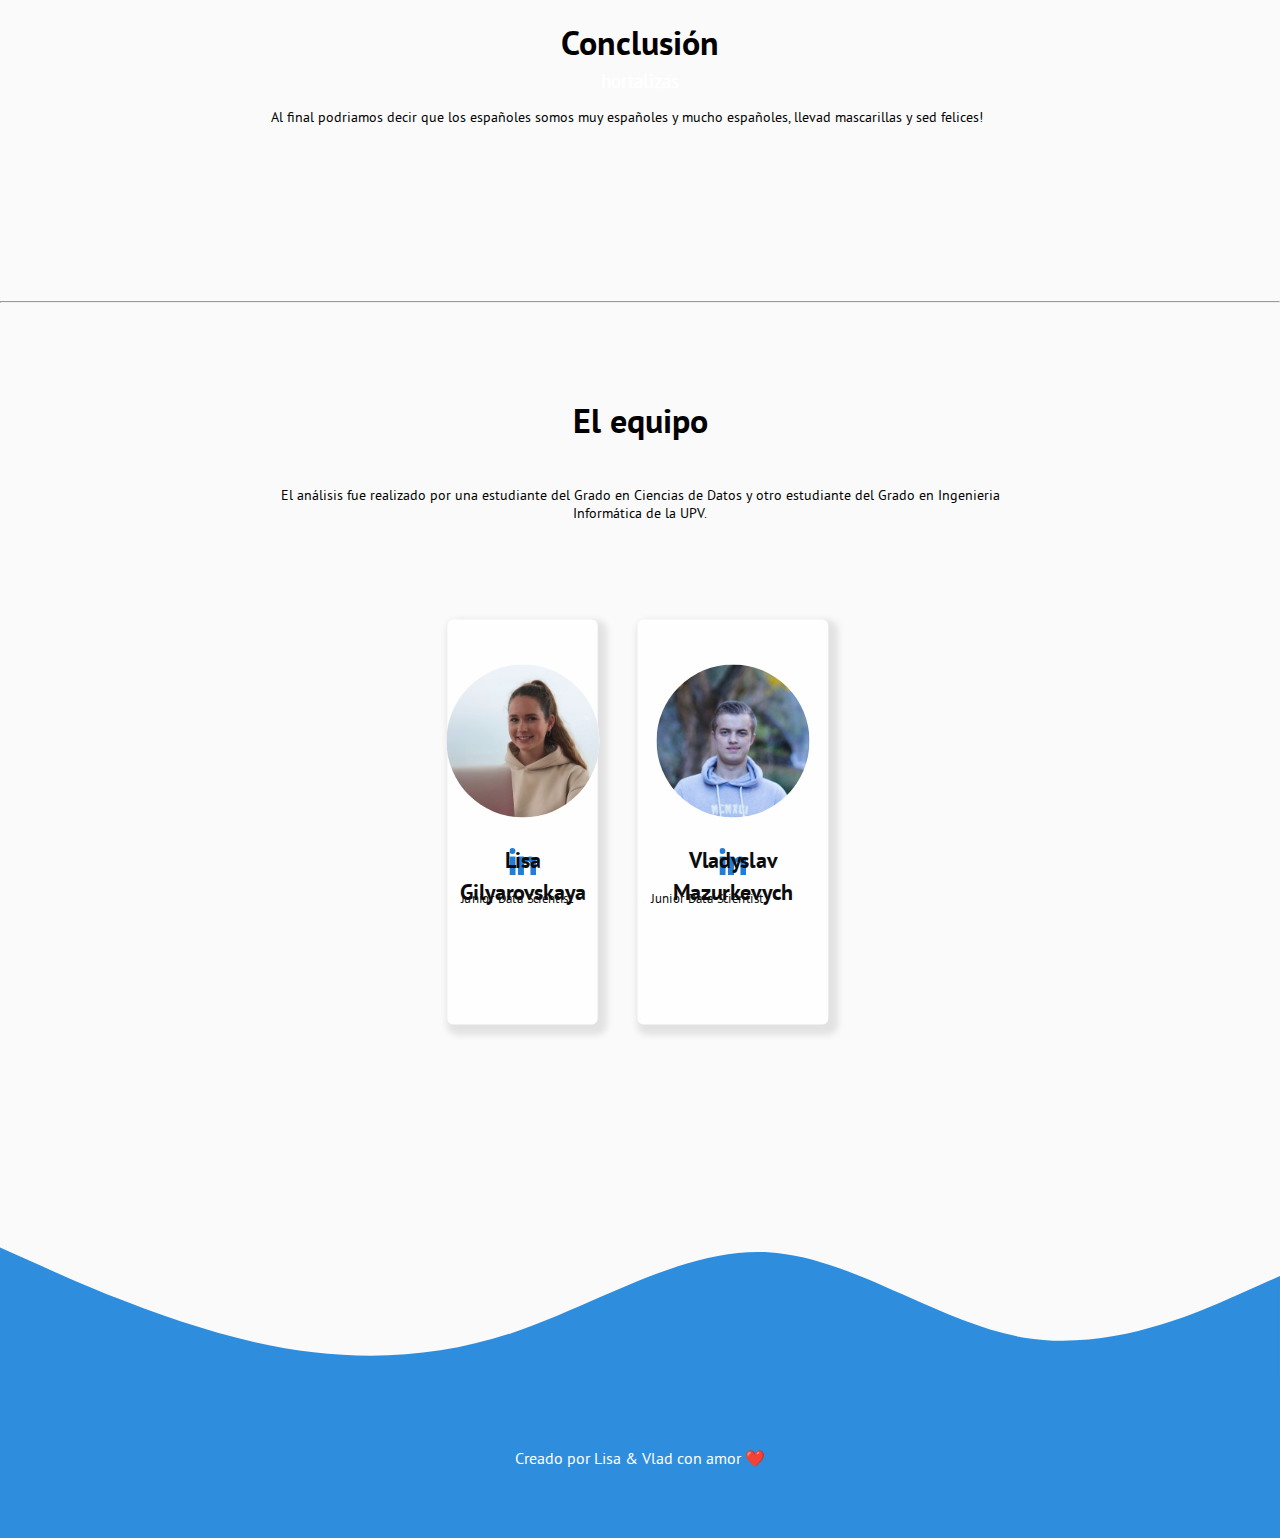
==== commit 6555dd16: "Adding web 2.0 and th new web" ====
--- a/web/index.html
+++ b/web/index.html
@@ -46,35 +46,185 @@
         </ul>
     </header>
 
-    <section id="section1">
-        <div class="row container-fluid">
-            <div class="col-md-6 block">
-                <div class="text">
-                    <p class="title">
-                        Agro Análisis
-                    </p>
-                    <p class="landing_text">
-                        Análisis sobre el comportamiento del mercado español de frutas y hortalizas durante el perido de la pandemia entre 01/03/2020 y el 30/11/2020.
-                    </p>
-                    <a href="#section2" class="toscroll">
-                    <div class="next_button selectDisable">
-                        Empezar
-                    </div>
-                </a>
-                </div>
-            </div>
-        
-            <!--<div class="col-md-6"> 
-                <div id="globalArea" class="stat_sphere"></div>
-            </div>-->
-
-            <div class="col-md-6">
-                <img src="./img/landing_img.png" alt="" class="img_landing selectDisable">
-            </div>
-        </div>
-        <img src="./img/waves/wave3.svg" class="landing_wave selectDisable" alt="">
-        <img src="./img/waves/wave2_1.svg" style="z-index: 1;bottom: 1px;" class="landing_wave selectDisable" alt="">
-    </section>
+
+
+
+    <main>
+        <section id="section1">
+            <div class="introduction">
+                <div class="presentation">
+                    <class class="intro-text">
+                        <h1>Agro Análisis</h1>
+                        <p>
+                            Análisis sobre el comportamiento del mercado español de frutas y hortalizas durante el perido de la pandemia entre 01/03/2020 y el 30/11/2020.
+                        </p>
+                    </class>
+                    <div class="cta">
+                        <div class="next_button selectDisable toscroll" onclick="javascript:location.href='#section2'">
+                            Empezar!
+                        </div>
+                    </div>
+                </div>  
+            </div>
+            <div class="landing-photo">
+                <img src="./img/otrodefinitivo.png" alt="">
+                <!--<h1>Impacto Covid Mercado Frutas</h1>-->
+            </div>
+            <img src="./img/waves/wave3.svg" class="landing_wave selectDisable" alt="">
+            <img src="./img/waves/wave2_1.svg" style="z-index: 1;bottom: 1px;" class="landing_wave selectDisable" alt="">
+        </section>
+    </main>
+
+    <!-- PROBLEMA -->
+    <section class="section_title" id="section">
+        <p>¿Problema?</p>
+    </section>
+    <section class="section_container">
+        <div class="section_text">
+            <p>
+            Debido a los problemas actuales ocasionados por el COVID-19, la 
+            economía mundial empezó a tener problemas, por esta razón se nos ha 
+            propuesto hacer un estudio sobre el impacto ocasionado del virus en
+            el comportamiento del mercado español de frutas y hortalizas
+            
+            </p>
+
+            <div class="section_problem">
+                <div class="container_problem">
+                    <div class="container_circle text_problem">
+                        <p>
+                            Lorem ipsum dolor sit amet, consecteur adipiscing elit. Donec eu arcu est.
+                        </p>
+                    </div>
+                    <div class="container_circle text_problem">
+                        
+                    </div>
+                    <div class="container_circle text_problem">
+                        <p>
+                            Lorem ipsum dolor sit amet, consecteur adipiscing elit. Donec eu arcu est.
+                        </p>
+                    </div>
+                    <div class="container_circle text_problem">
+                        
+                    </div>
+                </div>
+                <div class="container_problem">
+                    <svg class="svg">
+                        <line stroke-width="4px" stroke="#BDE0F8"  x1="30px" y1="60px" x2="90%" y2="180px" id="line1"/>
+                    </svg>
+                    <div class="container_circle circle_left">
+                        <div class="circle_problem" id="circle1">
+                            <div class="circle_problem_in">
+                                <img src="./img/icons/money.png" alt="">
+                            </div>
+                        </div>
+                    </div>
+                    <svg class="svg">
+                        <line stroke-width="4px" stroke="#BDE0F8"  x1="90%" y1="180px" x2="30px" y2="300px" id="line2"/>
+                    </svg>
+                    <div class="container_circle circle_right">
+                        <div class="circle_problem" id="circle2">
+                            <div class="circle_problem_in">
+                                <img src="./img/icons/agricultura.png" alt="">
+                            </div>
+                        </div>
+                    </div>
+                    <svg class="svg">
+                        <line stroke-width="4px" stroke="#BDE0F8"  x1="30px" y1="300px" x2="90%" y2="420" id="line3"/>
+                    </svg>
+                    <div class="container_circle circle_left" id="circle3">
+                        <div class="circle_problem">
+                            <div class="circle_problem_in">
+                                <img src="./img/icons/shopping_car.png" alt="">
+                            </div>
+                        </div>
+                    </div>
+
+                    <div class="container_circle circle_right" id="circle4">
+                        <div class="circle_problem">
+                            <div class="circle_problem_in">
+                                <img src="./img/icons/coronavirus.svg" alt="">
+                            </div>
+                        </div>
+                    </div>
+                </div>
+                <div class="container_problem">
+                    <div class="container_circle text_problem">
+                        
+                    </div>
+                    <div class="container_circle text_problem">
+                        <p>
+                            Lorem ipsum dolor sit amet, consecteur adipiscing elit. Donec eu arcu est.
+                        </p>
+                    </div>
+                    <div class="container_circle text_problem">
+                        
+                    </div>
+                    <div class="container_circle text_problem">
+                        <p>
+                            Lorem ipsum dolor sit amet, consecteur adipiscing elit. Donec eu arcu est.
+                        </p>
+                    </div>
+                </div>
+            </div>
+        </div>
+    </section>
+
+    <!-- Datos de partida -->
+    <img src="./img/waves/data_up.svg" alt="" class="section1_wave">
+    <section class="section_title" id="section1_1">
+        <p>Datos de partida </p>
+    </section>
+    <section class="section_container" id="section1_2">
+        <div class="dashboard">
+            <div class="dashboard_col">
+                <div class="dashboard_card">
+                    abc
+                </div>
+                <div class="dashboard_card">
+                    abc
+                </div>
+            </div> 
+            <div class="dashboard_col">
+                <div class="dashboard_card">
+                    abc
+                </div>
+            </div> 
+            <div class="dashboard_col">
+                <div class="dashboard_card">
+                    abc
+                </div>
+                <div class="dashboard_card">
+                    abc
+                </div>
+            </div> 
+        </div>
+    </section>
+    <section class="section_container" id="section1_3">
+        <div class="dashboard">
+            <div class="dashboard_col"></div> 
+            <div class="dashboard_row">
+                <div class="dashboard_card dashboard_btn dash_btn_active">
+                    DS 1
+                </div>
+                <div class="dashboard_card dashboard_btn">
+                    DS 1
+                </div>
+                <div class="dashboard_card dashboard_btn">
+                    DS 1
+                </div>
+                <div class="dashboard_card dashboard_btn">
+                    DS 1
+                </div>
+                <div class="dashboard_card dashboard_btn">
+                    DS 1
+                </div>
+            </div> 
+            <div class="dashboard_col"></div> 
+        </div>
+    </section>
+    <img src="./img/waves/data_down.svg" alt="" class="section1_wave">
+
 
     <!-- EDA -->
     <section class="section_title" id="section2">
@@ -125,7 +275,7 @@
         </div>
     </section>
 
-
+<!--
     <section class="section_container">
         <div class="row section21">
             <div class="col-md-4">
@@ -135,9 +285,9 @@
                 En la grafica de la izquierda podemos observar como...
             </div>
         </div>
-    </section>
-
-    <!-- Datos externos -->
+    </section>-->
+
+    <!-- Datos externos 
     <section class="section_title" id="section3">
         <p>Enriquecimiento de datos</p>
     </section>
@@ -149,7 +299,8 @@
             de las cuales obtuvimos y datos.  
 
         </div>
-    </section>
+    </section>-->
+
     <section class="section_container">
         <div class="row section3">
             <div class="col-md-7">
--- a/web/css/style.css
+++ b/web/css/style.css
@@ -22,10 +22,23 @@
     margin: 0;
     color: black;
     font-family: 'pt_sansregular';
+    transition-duration: 0.6s;
+}
+
+*{
+    margin: 0px;
+    padding: 0;
+    box-sizing: border-box;
 }
 
 a {
     text-decoration: none;
+}
+
+main {
+    padding: 0;
+    margin: 0;
+    width: 100%;
 }
 
 *, *::before, *::after {
@@ -38,6 +51,7 @@
 .logo {
     height: 40px;
     width: auto;
+    z-index: 999;
 }
 
 .main-header {
@@ -50,7 +64,7 @@
     width: 100vw;
     padding: 0 10vw;
     color: white; /* #75787b black;*/
-    z-index: 999;
+    z-index: 9999;
     transition: 0.4s ease-out;
 }
 
@@ -376,14 +390,15 @@
 }
 
 .section_title {
+    position: relative;
     height: 100px;
     width: 100%; 
     line-height: 100px;
     font-size: 2.1em;
     text-align: center;
     font-family: 'pt_sansbold';
-    background-color: #FAFAFA;
-    margin-top: 3em;
+    background-color: transparent;/*#FAFAFA;*/
+    margin-top: 2em;
 }
 
 .section_text {
@@ -393,7 +408,7 @@
     font-size: 0.9em;
     text-align: justify;
     font-family: 'pt_sansregular';
-    background-color: #FAFAFA;
+    background-color: transparent; /*#FAFAFA;*/
 }
 
 .center {
@@ -403,113 +418,66 @@
 }
 
 /** Landing Page**/
+main {
+    margin: 0;
+    background: rgb(36,88,167);
+    background: -moz-linear-gradient(120deg, rgba(36,88,167,1) 24%, rgba(46,141,220,1) 52%);
+    background: -webkit-linear-gradient(120deg, rgba(36,88,167,1) 24%, rgba(46,141,220,1) 52%);
+    background: linear-gradient(120deg, rgba(36,88,167,1) 24%, rgba(46,141,220,1) 52%);
+    filter: progid:DXImageTransform.Microsoft.gradient(startColorstr="#2458a7",endColorstr="#2e8ddc",GradientType=1);
+}
+
 #section1 {
-    position: relative;
-    height: 100vh!important;
-    width: 100%;
-    background-color: #2E8DDC;
     overflow: hidden;
-    /*background-color: #1D3C7D; /*#023485;*/
-    /*background: rgba(30,122,125,1);
-    background: -moz-linear-gradient(top, rgba(30,122,125,1) 0%, rgba(29,59,125,1) 81%);
-    background: -webkit-gradient(left top, left bottom, color-stop(0%, rgba(30,122,125,1)), color-stop(81%, rgba(29,59,125,1)));
-    background: -webkit-linear-gradient(top, rgba(30,122,125,1) 0%, rgba(29,59,125,1) 81%);
-    background: -o-linear-gradient(top, rgba(30,122,125,1) 0%, rgba(29,59,125,1) 81%);
-    background: -ms-linear-gradient(top, rgba(30,122,125,1) 0%, rgba(29,59,125,1) 81%);
-    background: linear-gradient(to bottom, rgba(30,122,125,1) 0%, rgba(29,59,125,1) 81%);
-    filter: progid:DXImageTransform.Microsoft.gradient( startColorstr='#1e7a7d', endColorstr='#1d3b7d', GradientType=0 );
-    */
-
-/*original
-    background: rgba(30,57,138,1);
-    background: -moz-linear-gradient(-45deg, rgba(30,57,138,1) 9%, rgba(39,107,186,1) 37%, rgba(46,142,220,1) 57%, rgba(46,142,220,1) 65%);
-    background: -webkit-gradient(left top, right bottom, color-stop(9%, rgba(30,57,138,1)), color-stop(37%, rgba(39,107,186,1)), color-stop(57%, rgba(46,142,220,1)), color-stop(65%, rgba(46,142,220,1)));
-    background: -webkit-linear-gradient(-45deg, rgba(30,57,138,1) 9%, rgba(39,107,186,1) 37%, rgba(46,142,220,1) 57%, rgba(46,142,220,1) 65%);
-    background: -o-linear-gradient(-45deg, rgba(30,57,138,1) 9%, rgba(39,107,186,1) 37%, rgba(46,142,220,1) 57%, rgba(46,142,220,1) 65%);
-    background: -ms-linear-gradient(-45deg, rgba(30,57,138,1) 9%, rgba(39,107,186,1) 37%, rgba(46,142,220,1) 57%, rgba(46,142,220,1) 65%);
-    background: linear-gradient(135deg, rgba(30,57,138,1) 9%, rgba(39,107,186,1) 37%, rgba(46,142,220,1) 57%, rgba(46,142,220,1) 65%);
-    filter: progid:DXImageTransform.Microsoft.gradient( startColorstr='#1e398a', endColorstr='#2e8edc', GradientType=1 );
-    */
-
-    /* Alternativa
-    background: rgb(36,88,167);
-    background: -moz-linear-gradient(106deg, rgba(36,88,167,1) 13%, rgba(46,141,220,1) 44%);
-    background: -webkit-linear-gradient(106deg, rgba(36,88,167,1) 13%, rgba(46,141,220,1) 44%);
-    background: linear-gradient(106deg, rgba(36,88,167,1) 13%, rgba(46,141,220,1) 44%);
-    filter: progid:DXImageTransform.Microsoft.gradient(startColorstr="#2458a7",endColorstr="#2e8ddc",GradientType=1);
-    */
-    background: rgb(36,88,167);
-background: -moz-linear-gradient(120deg, rgba(36,88,167,1) 24%, rgba(46,141,220,1) 52%);
-background: -webkit-linear-gradient(120deg, rgba(36,88,167,1) 24%, rgba(46,141,220,1) 52%);
-background: linear-gradient(120deg, rgba(36,88,167,1) 24%, rgba(46,141,220,1) 52%);
-filter: progid:DXImageTransform.Microsoft.gradient(startColorstr="#2458a7",endColorstr="#2e8ddc",GradientType=1);
-
-
-    
-}
-/**1e398a**/
-.stat_sphere {
-    position: relative;
-    width: 30em!important;
-    height: 30em!important;
-
-    left: 45%;
-    transform: translateX(-50%);
-    top: 30%;
-}
-
-.landing_wave {
-    position: absolute;
-    bottom: -1px;
-    left: 0;
-    width: 100%;
-    z-index: 5;
-}
-
-.block {
-    display: flex;
-    flex-direction: column;
-    align-items: center;
-    justify-content: center;
-    padding-left: 20%;
-}
-
-.text {
-    position: relative;
-    display: flex;
-    flex-direction: column;
-    align-items: left;
-    justify-content: center;
-    top: 20%;
-}
-
-.title {
-    margin: 0;
-    margin-bottom: 20px;
-    position: relative;
-    font-size: 3.5em!important;
+    background: transparent;
+    display: flex;
+    width: 80%;
+    margin: auto;
+    min-height: 100vh;
+    align-items: center;    
+}
+
+.introduction {
+    margin: auto;
+    align-items: center;
+    justify-content: center;
+    /*margin-left: 200px;*/
+    flex: 1;
+    z-index: 50;
+}
+
+.presentation {
+    left: 100px;
+    width: 80%;
+    position: relative;
+}
+
+.intro-text h1 {
+    font-size: 80px;
+    font-weight: 200px;
     color: white;
     font-family: 'pt_sansbold';
 }
-
-.landing_text {
-    font-size: 1.1em!important;
-    width: 80%;
+.intro-text p {
+    margin-top: 40px;
+    font-size: 15px;
+    width: 70%;
     color: white;
-    font-family: 'pt_sansregular';
-    margin-bottom: 20px;
+}
+.cta {
+    padding: 20px 0px 0px 0px;
 }
 
 .next_button {
     position: relative;
-    height: 55px;
-    width: 200px;
+    height: 60px;
+    width: 240px;
     border-radius: 80px;
     background-color: white;
     text-align: center;
     font-size: 1em;
     font-family: 'pt_sansregular';
-    line-height: 55px;
+    line-height: 60px;
     color: #1D3C7D;
     transition-duration: 0.3s;
     z-index: 500;
@@ -530,68 +498,279 @@
     transition-duration: 0.3s;
 }
 
-.img_landing {
-    position: relative;
-    height: 90%;
-    top: 20%;
-    align-items: center;
-    align-self: center;
-    left: 50%;
-    transform: translateX(-50%);
-    z-index: 10;
-}
-
-/*
-.button_explore {
+.landing-photo {
+    display: flex;
+    justify-content: center;
+    flex: 1;
+}
+.landing-photo img {
+    height: 60vh;
+    animation: start 1.8s ease;
+    z-index: 50;
+}
+
+.landing-photo h1 {
     position: absolute;
-    height: 100px;
-    width: 100px;
-    background-color: #2E8DDC;
-    bottom: 150px;
-    left: 50%;
+    z-index: 60;
+    top: 45.5%;
+    left: 72.5%;
+    font-size: 10px;
+}
+/**1e398a**/
+
+.landing_wave {
+    position: absolute;
+    bottom: -1px;
+    left: 0;
+    width: 100%;
+    z-index: 5;
+}
+
+@keyframes start {
+    0% {
+        opacity: 0;
+        transform: translateX(100px);
+    }
+    100% {
+        opacity: 1;
+        transform: translateX(0px);
+    }
+}
+
+@media screen and (max-width: 1024px) {
+    
+    #section1 {
+        flex-direction: column;
+    }
+    .introduction {
+        width: 100%;
+        margin-top: 15vh;
+        text-align: center;
+    }
+    .intro-text h1 {
+        font-size: 30px;
+    }
+    .intro-text p {
+        font-size: 0.8em;
+        width: 100%;
+        margin: 20px 0px 0px 0px;
+    }
+    .cta {
+        display: flex;
+        justify-content: center;
+        width: 100%;
+        margin: auto;
+        padding: 20px 0px 0px 0px;
+    }
+    .presentation {
+        left: 0;
+        width: 100%;
+        position: relative;
+    }
+
+    .landing-photo img {
+        height: 40vh;
+        animation: start 1.8s ease;
+        z-index: 50;
+    }
+    .next_button {
+        position: relative;
+        height: 40px;
+        line-height: 40px;
+        width: 150px;
+    }
+}
+
+/** Problema**/
+.section_problem {
+    position: relative;
+    display: flex;
+    flex-direction: row;
+    width: 100%;
+    top: 100px;
+    bottom: 100px;
+}
+
+.container_problem {
+    position: relative;
+    flex: 1;
+    display: flex;
+    flex-direction: column;
+    width: 100%;
+    bottom: 100px;
+    /*background: turquoise;*/
+}
+
+.container_circle {
+    display: flex;
+    height: 120px;
+    width: 100%;
+    z-index: 2;
+}
+
+.circle_left {
+    align-items: center;
+    justify-content: flex-start;
+}
+
+.circle_right {
+    align-items: center;
+    justify-content: flex-end;
+}
+
+.circle_problem {
+    display: flex;
+    justify-content: center;
+    align-items: center;
+    height: 60px;
+    width: 60px;
+    background: white;
     border-radius: 50%;
-}
-
-.button_explore_link {
-    position: absolute;
-    height: 80px;
-    width: 80px;
-    bottom: 10px;
-    left: 10px;
-    background-color: #FAFAFA;
-    border-radius: 50%;
-    transition-duration: 0.3s;
-}
-
-.button_explore_link:hover {
-    -webkit-box-shadow: 0px 0px 5px 0px rgba(0,0,0,0.75);
-    -moz-box-shadow: 0px 0px 5px 0px rgba(0,0,0,0.75);
-    box-shadow: 0px 0px 5px 0px rgba(0,0,0,0.75);
-    transition-duration: 0.7s;
-}
-
-.button_explore_link img {
-    position: absolute;
+    box-shadow: -2px 13px 21px -2px rgba(0,0,0,0.47);
+}
+
+.circle_problem_in {
+    display: flex;
+    justify-content: center;
+    align-items: center;
     height: 50px;
     width: 50px;
-    left: 15px;
-    top: 20px;
-    transition-duration: 0.5s;
-}
-
-.button_explore_link:hover img {
+    background: white;
+    border-radius: 50%;
+    border: solid #2E8DDC 3px;
+}
+
+.circle_problem_in img {
+    height: 30px;
+    width: 30px;
+}
+
+.text_problem {
+    display: flex;
+    justify-content: center;
+    align-items: center;
+}
+
+.text_problem p {
+    width: 90%;
+    text-align: center;
+    justify-content: center;
+    padding: 10px;
+}
+
+.svg{
     position: absolute;
-    height: 60px;
-    width: 60px;
-    left: 10px;
-    top: 15px;
-    transition-duration: 0.5s;
-    cursor: pointer;
-}
-*/
-
+    top: 0;
+    left: 0;
+    width: 100%;
+    height: 100%;
+    z-index: 1;
+}
+
+/** Datos de Partida**/
+#section1_1{
+    position: relative;
+    margin-top: 0;
+    background-color: rgba(46, 141, 220, 0.04);
+}
+
+#section1_2 {
+    height: 70vh;
+    width: 100%!important;
+    background-color: rgba(46, 141, 220, 0.04);
+}
+#section1_3 {
+    height: 70px;
+    width: 100%!important;
+    background-color: rgba(46, 141, 220, 0.04);
+}
+
+.dashboard {
+    display: flex;
+    flex-direction: row;
+    position: relative;
+    width: 80%;
+}
+
+.dashboard_col {
+    display: flex;
+    flex-direction: column;
+    justify-content: center;
+    align-items: center;
+    flex: 1;
+    width: 100%;
+}
+
+.dashboard_row {
+    display: flex;
+    flex-direction: row;
+    justify-content: center;
+    align-items: center;
+    flex: 1;
+    width: 100%;
+}
+
+.dashboard_btn {
+    height: 50px!important;
+}
+
+.dashboard_btn:hover {
+    background-color: #2E8DDC;
+    color: white;
+    transition-duration: 0.6s;
+}
+
+.dash_btn_active {
+    background-color: #2E8DDC!important;
+    color: white;
+}
+
+.dashboard_card {
+    background-color: white;
+    width: 93%;
+    height: 100%;
+    -webkit-box-shadow: 5px 6px 8px 5px rgba(0,0,0,0.10);
+    -moz-box-shadow: 5px 6px 8px 5px rgba(0,0,0,0.10);
+    box-shadow: 5px 6px 8px 5px rgba(0,0,0,0.10);
+    border-radius: 7px;
+    margin: auto;
+    flex-direction: column;
+    margin: 15px;
+    transition-duration: 0.6s;
+
+    opacity: 0.95;
+    /*transform: scale(0.9);*/
+    transition: all 0.8s ease-in-out;
+
+    display: flex;
+    justify-content: center;
+    align-items: center;
+    text-align: center;
+}
+
+@media screen and (max-width: 1024px) {
+    #section1_2 {
+        height: 100%;
+    }
+    .dashboard {
+        flex-direction: column;
+        width: 100%;
+    }
+    .dashboard_card {
+        height: 400px;
+    }
+}
+
+.section1_wave {
+    width: 100%;
+}
 
 /** EDA **/
+.active_EDA {
+    background-color: #191820;
+    color: white;
+    transition-duration: 0.7s;
+}
 .section_container {
     position: relative;
     display: flex;
@@ -600,7 +779,7 @@
     flex-direction: row;
     height: 100%;
     width: 100%;
-    background-color: #FAFAFA;
+    /*background-color: #FAFAFA;*/
 }
 
 .data_gen_graf {
@@ -611,7 +790,7 @@
 .section2 {
     height: 100vh;
     width: 100%;
-    background-color: #FAFAFA;
+    background-color: transparent;
     margin: auto;
 }
 
@@ -628,7 +807,8 @@
 .section3 {
     height: 100%;
     width: 80%;
-    background-color: #FAFAFA; 
+    background-color: transparent; /*#FAFAFA;*/
+    color: white; 
     margin: auto;
 }
 
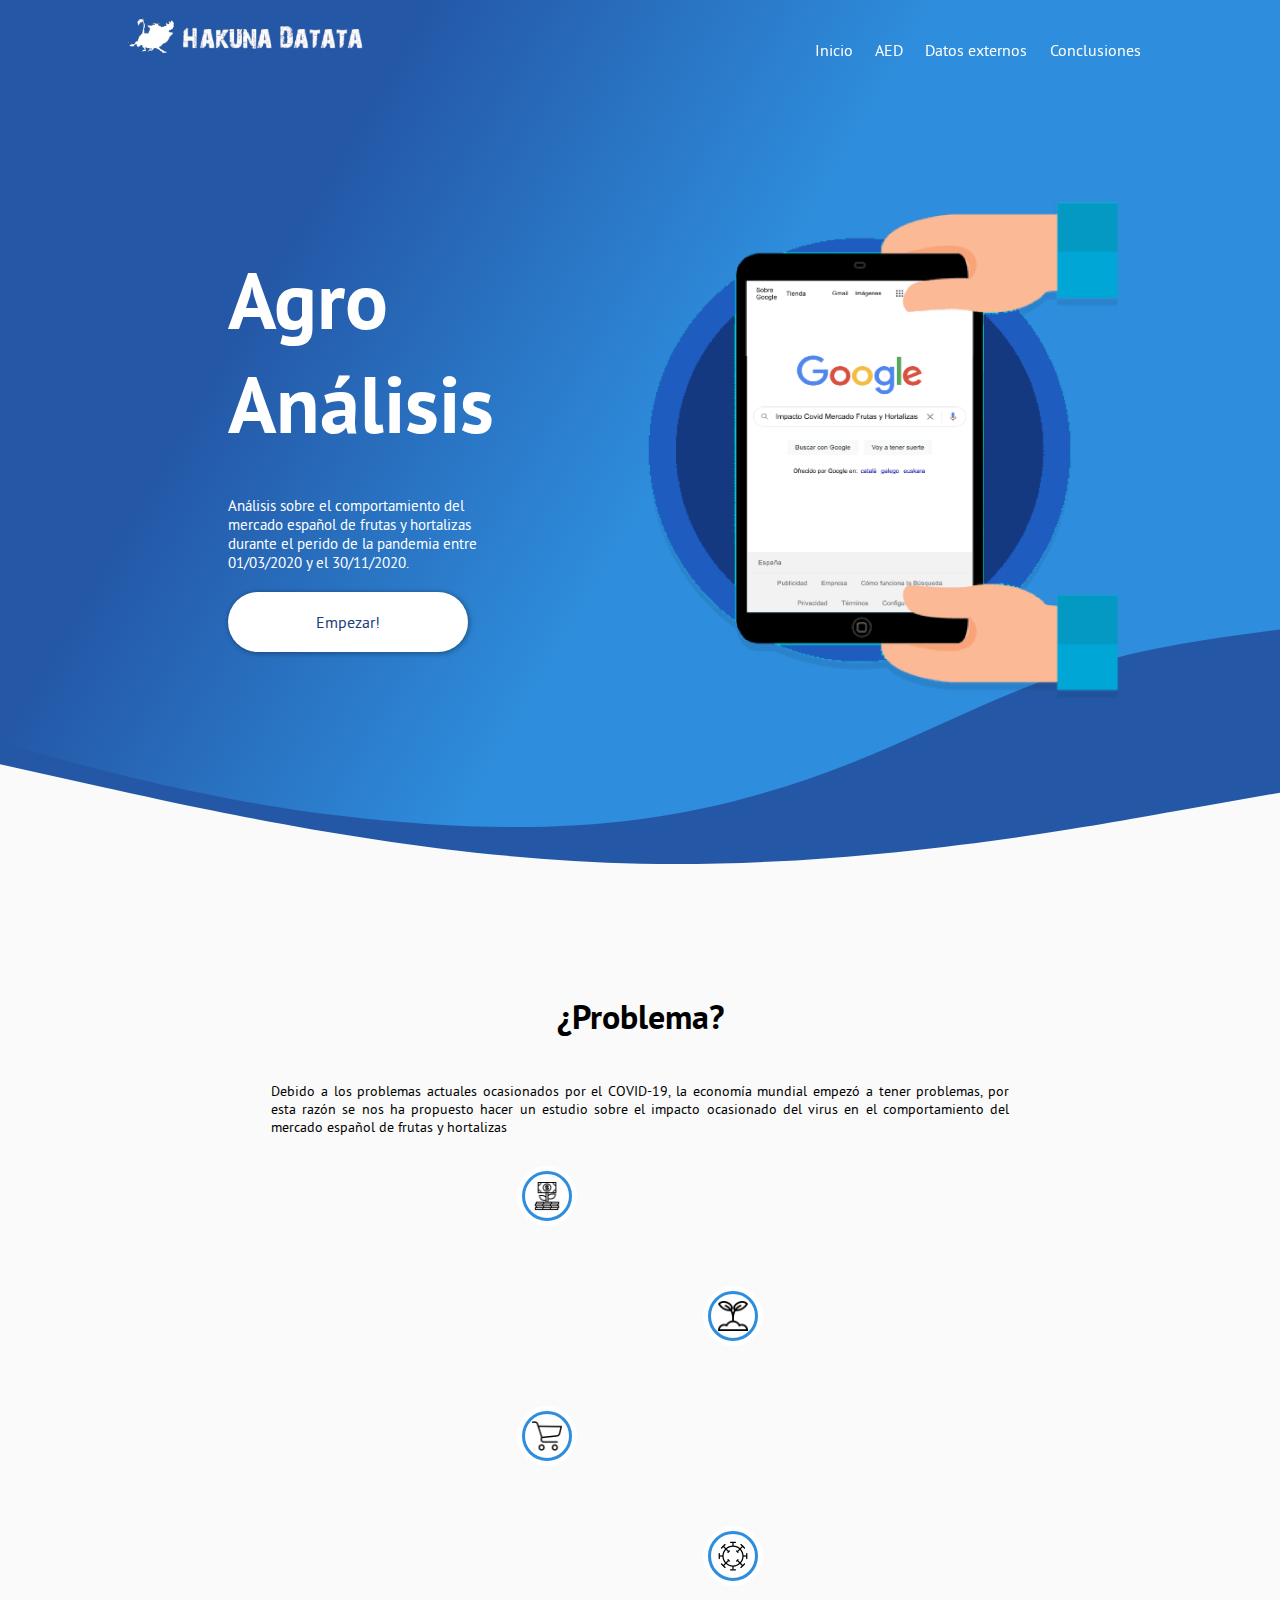
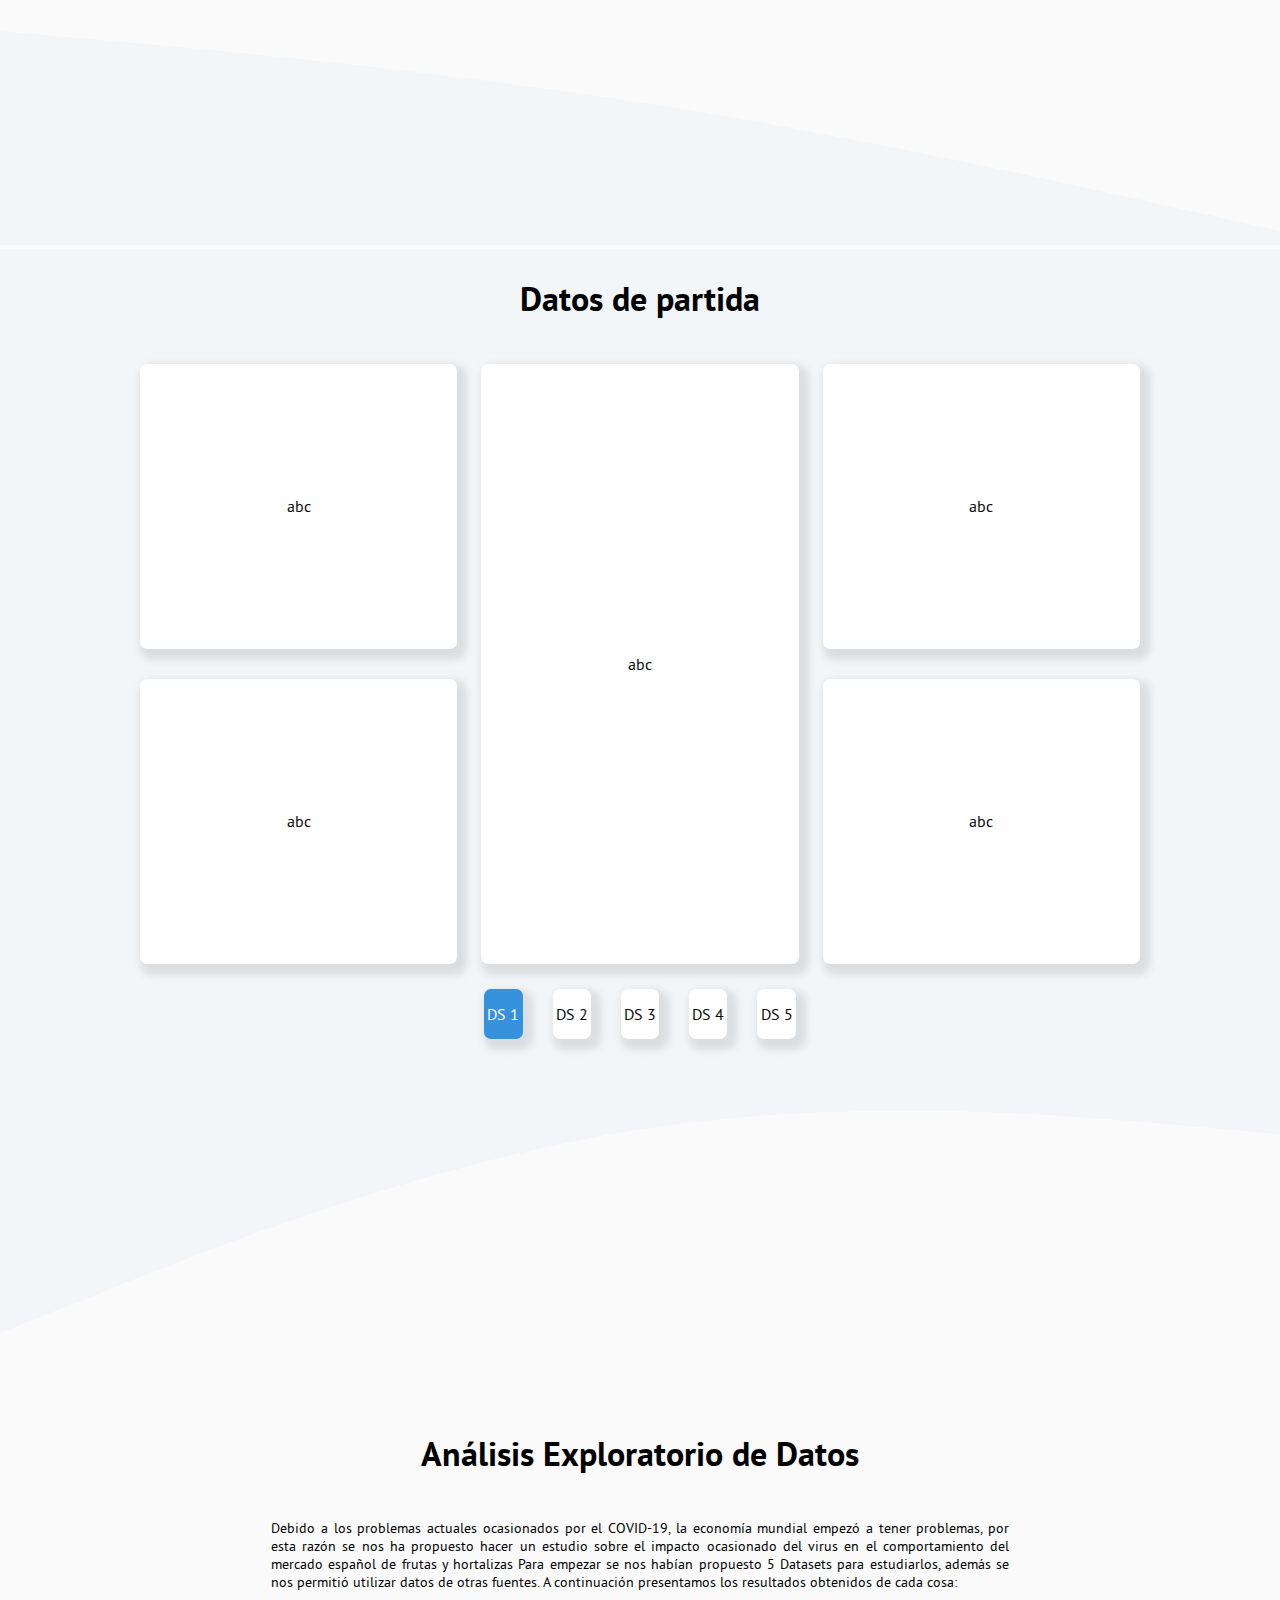
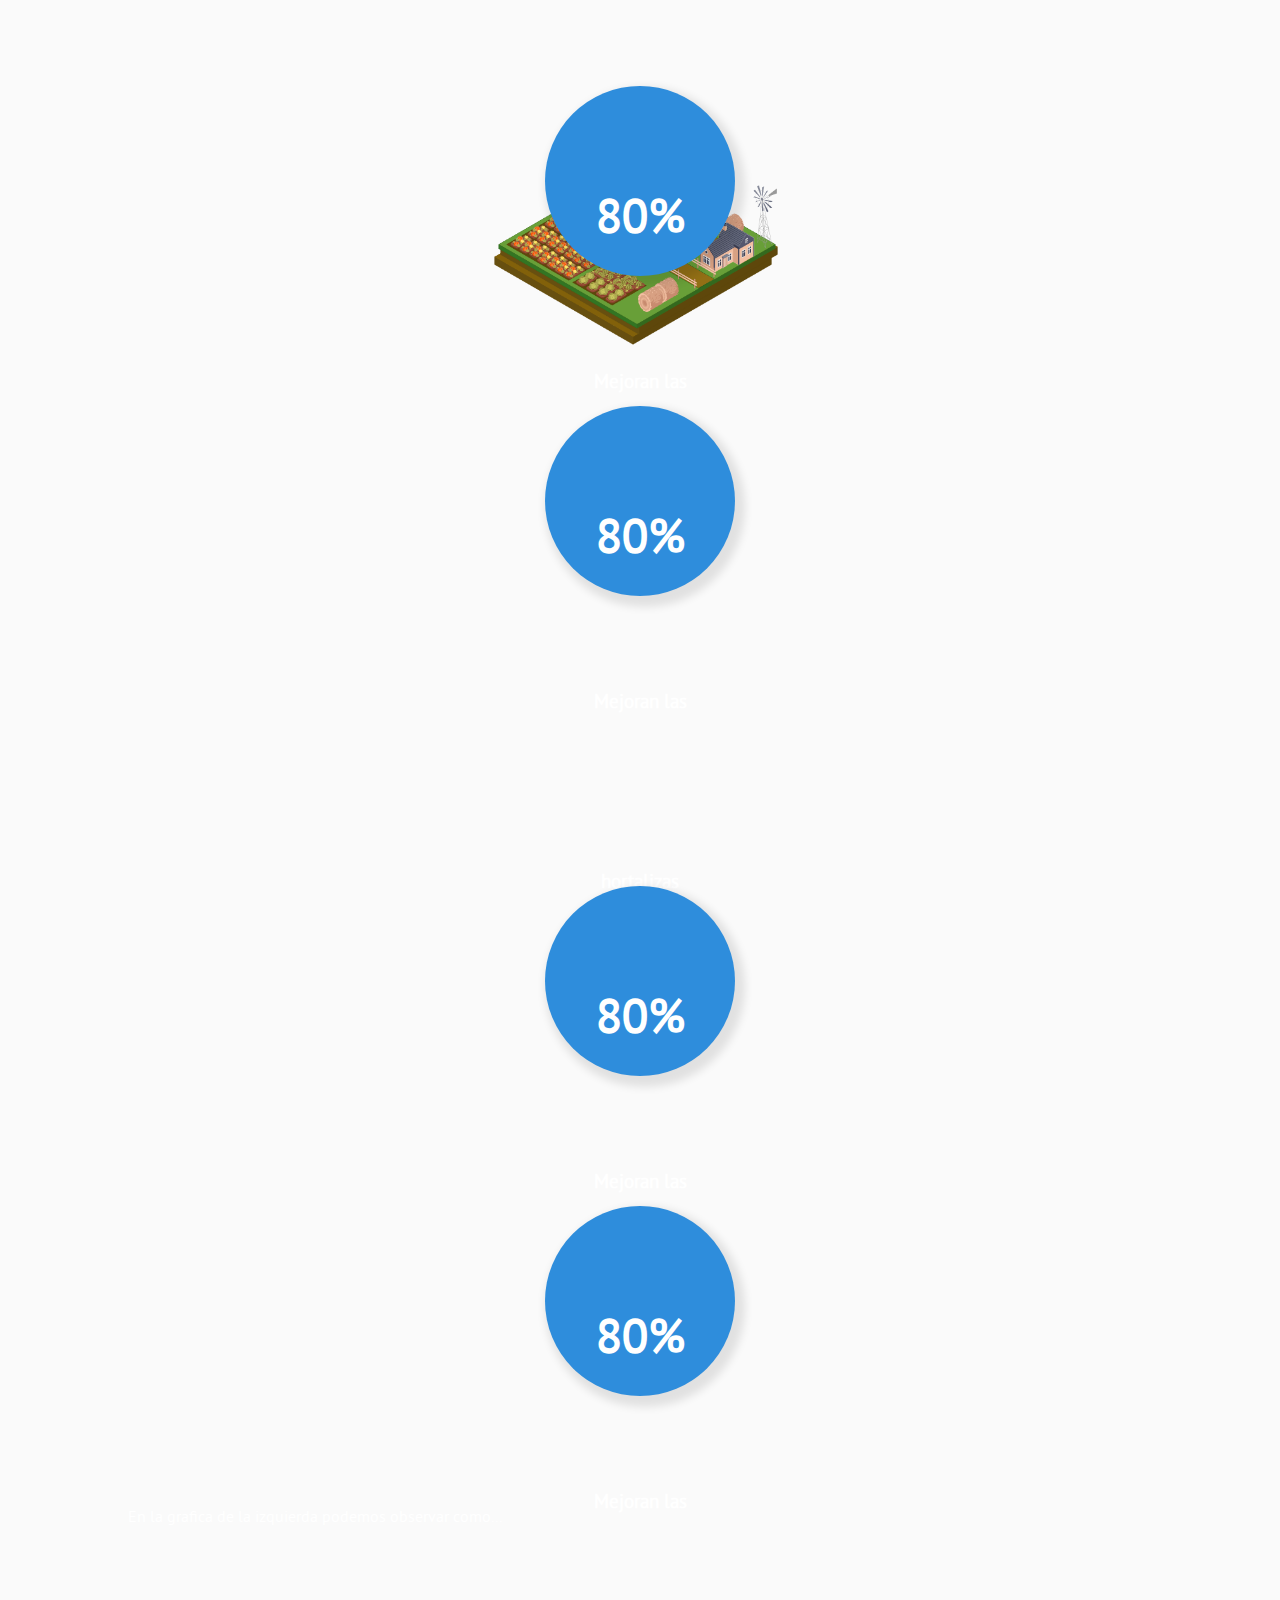
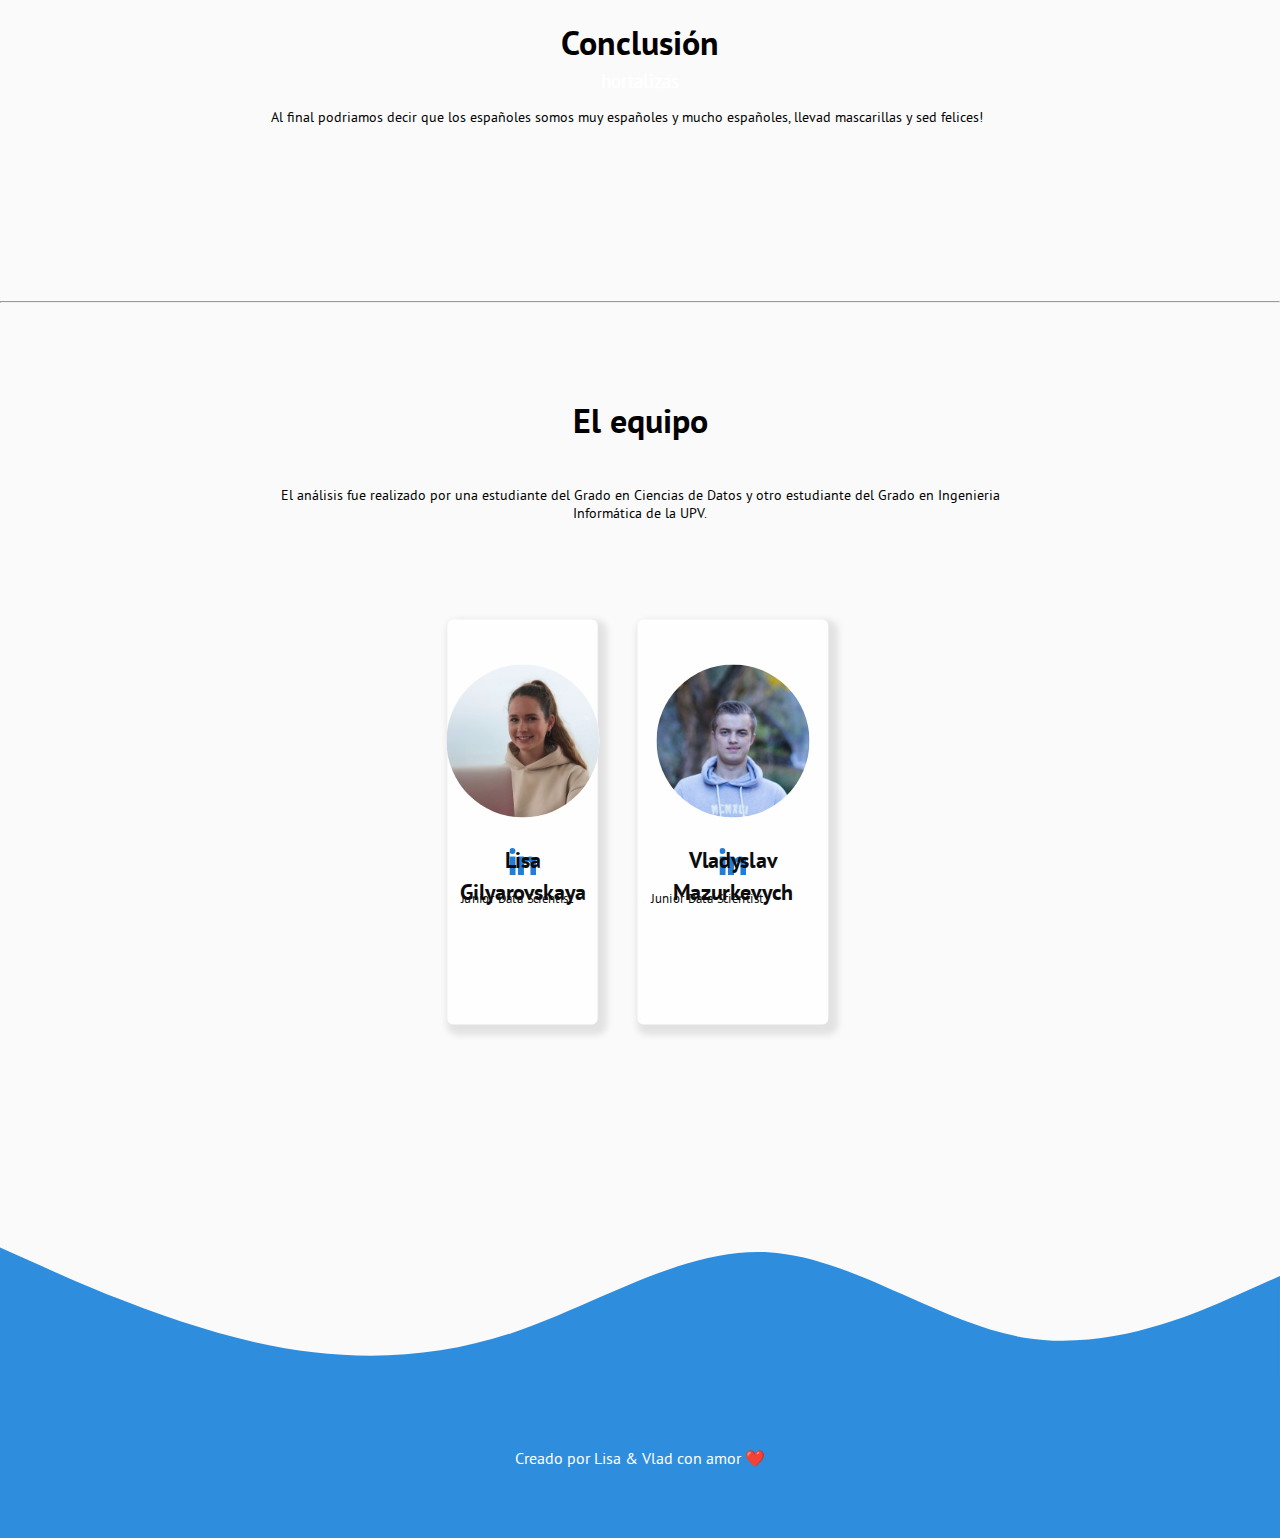
==== commit abd74849: "Some Head modifications and adding animations" ====
--- a/web/index.html
+++ b/web/index.html
@@ -92,7 +92,7 @@
             <div class="section_problem">
                 <div class="container_problem">
                     <div class="container_circle text_problem">
-                        <p>
+                        <p id="text1">
                             Lorem ipsum dolor sit amet, consecteur adipiscing elit. Donec eu arcu est.
                         </p>
                     </div>
@@ -100,7 +100,7 @@
                         
                     </div>
                     <div class="container_circle text_problem">
-                        <p>
+                        <p id="text2">
                             Lorem ipsum dolor sit amet, consecteur adipiscing elit. Donec eu arcu est.
                         </p>
                     </div>
@@ -110,7 +110,7 @@
                 </div>
                 <div class="container_problem">
                     <svg class="svg">
-                        <line stroke-width="4px" stroke="#BDE0F8"  x1="30px" y1="60px" x2="90%" y2="180px" id="line1"/>
+                        <line stroke-width="4px" stroke="#FAFAFA"  x1="30px" y1="60px" x2="90%" y2="180px" id="line1"/>
                     </svg>
                     <div class="container_circle circle_left">
                         <div class="circle_problem" id="circle1">
@@ -120,7 +120,7 @@
                         </div>
                     </div>
                     <svg class="svg">
-                        <line stroke-width="4px" stroke="#BDE0F8"  x1="90%" y1="180px" x2="30px" y2="300px" id="line2"/>
+                        <line stroke-width="4px" stroke="#FAFAFA"  x1="90%" y1="180px" x2="30px" y2="300px" id="line2"/>
                     </svg>
                     <div class="container_circle circle_right">
                         <div class="circle_problem" id="circle2">
@@ -130,18 +130,18 @@
                         </div>
                     </div>
                     <svg class="svg">
-                        <line stroke-width="4px" stroke="#BDE0F8"  x1="30px" y1="300px" x2="90%" y2="420" id="line3"/>
+                        <line stroke-width="4px" stroke="#FAFAFA"  x1="30px" y1="300px" x2="90%" y2="420" id="line3"/>
                     </svg>
-                    <div class="container_circle circle_left" id="circle3">
-                        <div class="circle_problem">
+                    <div class="container_circle circle_left">
+                        <div class="circle_problem" id="circle3">
                             <div class="circle_problem_in">
                                 <img src="./img/icons/shopping_car.png" alt="">
                             </div>
                         </div>
                     </div>
 
-                    <div class="container_circle circle_right" id="circle4">
-                        <div class="circle_problem">
+                    <div class="container_circle circle_right">
+                        <div class="circle_problem" id="circle4">
                             <div class="circle_problem_in">
                                 <img src="./img/icons/coronavirus.svg" alt="">
                             </div>
@@ -153,7 +153,7 @@
                         
                     </div>
                     <div class="container_circle text_problem">
-                        <p>
+                        <p id="text3">
                             Lorem ipsum dolor sit amet, consecteur adipiscing elit. Donec eu arcu est.
                         </p>
                     </div>
@@ -161,7 +161,7 @@
                         
                     </div>
                     <div class="container_circle text_problem">
-                        <p>
+                        <p id="text4">
                             Lorem ipsum dolor sit amet, consecteur adipiscing elit. Donec eu arcu est.
                         </p>
                     </div>
@@ -175,26 +175,53 @@
     <section class="section_title" id="section1_1">
         <p>Datos de partida </p>
     </section>
+    <!-- DASHBOARD 1-->
     <section class="section_container" id="section1_2">
         <div class="dashboard">
             <div class="dashboard_col">
-                <div class="dashboard_card">
-                    abc
-                </div>
-                <div class="dashboard_card">
-                    abc
-                </div>
-            </div> 
-            <div class="dashboard_col">
-                <div class="dashboard_card">
-                    abc
-                </div>
-            </div> 
-            <div class="dashboard_col">
-                <div class="dashboard_card">
-                    abc
-                </div>
-                <div class="dashboard_card">
+                <div class="dashboard_card dash_show" id="dash_card_1">
+                    abc
+                </div>
+                <div class="dashboard_card dash_show" id="dash_card_2">
+                    abc
+                </div>
+            </div> 
+            <div class="dashboard_col">
+                <div class="dashboard_card dash_show" id="dash_card_3">
+                    abc
+                </div>
+            </div> 
+            <div class="dashboard_col">
+                <div class="dashboard_card dash_show" id="dash_card_4">
+                    abc
+                </div>
+                <div class="dashboard_card dash_show" id="dash_card_5">
+                    abc
+                </div>
+            </div> 
+        </div>
+    </section>
+    <!-- DASHBOARD 2-->
+    <section class="section_container" id="section1_2_1">
+        <div class="dashboard">
+            <div class="dashboard_col">
+                <div class="dashboard_card" id="dash_card_6">
+                    abc
+                </div>
+                <div class="dashboard_card" id="dash_card_7">
+                    abc
+                </div>
+            </div> 
+            <div class="dashboard_col">
+                <div class="dashboard_card" id="dash_card_8">
+                    abc
+                </div>
+            </div> 
+            <div class="dashboard_col">
+                <div class="dashboard_card" id="dash_card_9">
+                    abc
+                </div>
+                <div class="dashboard_card" id="dash_card_10">
                     abc
                 </div>
             </div> 
@@ -204,20 +231,20 @@
         <div class="dashboard">
             <div class="dashboard_col"></div> 
             <div class="dashboard_row">
-                <div class="dashboard_card dashboard_btn dash_btn_active">
+                <div class="dashboard_card_btn dashboard_btn dash_btn_active" id="dash_btn_1" onclick="change_dashboard(0);">
                     DS 1
                 </div>
-                <div class="dashboard_card dashboard_btn">
-                    DS 1
-                </div>
-                <div class="dashboard_card dashboard_btn">
-                    DS 1
-                </div>
-                <div class="dashboard_card dashboard_btn">
-                    DS 1
-                </div>
-                <div class="dashboard_card dashboard_btn">
-                    DS 1
+                <div class="dashboard_card_btn dashboard_btn" id="dash_btn_2" onclick="change_dashboard(1);">
+                    DS 2
+                </div>
+                <div class="dashboard_card_btn dashboard_btn" id="dash_btn_3" onclick="change_dashboard(2);">
+                    DS 3
+                </div>
+                <div class="dashboard_card_btn dashboard_btn" id="dash_btn_4" onclick="change_dashboard(3);">
+                    DS 4
+                </div>
+                <div class="dashboard_card_btn dashboard_btn" id="dash_btn_5" onclick="change_dashboard(4);">
+                    DS 5
                 </div>
             </div> 
             <div class="dashboard_col"></div> 
--- a/web/css/style.css
+++ b/web/css/style.css
@@ -188,7 +188,7 @@
 
 
 /**media**/
-@media screen and (max-width: 767px) {
+@media screen and (max-width: 768px) {
     .main-header .menu-icon {
         display: block;
     }
@@ -222,7 +222,8 @@
         align-items: center;
         padding: 10rem 0;
         width: 100vw;
-        height: 100vh;
+        height: 80vh;
+        line-height: 1.5rem;
         font-size: 1.5rem;
         color: white;
         background: rgba(0, 0, 0, 0.9);
@@ -243,7 +244,6 @@
     .main-header .nav_links .nav_link a {
         display: block;
         padding: 2rem 0;
-
     }
 
     .main-header .menu-btn:checked ~ .nav_links {
@@ -581,6 +581,18 @@
     }
 }
 
+@media screen and (max-width: 450px) {
+    .introduction {
+        width: 100%;
+        margin-top: 20vh;
+    }
+    .landing-photo img {
+        height: 150px;
+        animation: start 1.8s ease;
+        z-index: 100;
+    }
+}
+
 /** Problema**/
 .section_problem {
     position: relative;
@@ -626,7 +638,6 @@
     width: 60px;
     background: white;
     border-radius: 50%;
-    box-shadow: -2px 13px 21px -2px rgba(0,0,0,0.47);
 }
 
 .circle_problem_in {
@@ -656,6 +667,7 @@
     text-align: center;
     justify-content: center;
     padding: 10px;
+    position: absolute;
 }
 
 .svg{
@@ -667,9 +679,80 @@
     z-index: 1;
 }
 
+/** line animatin**/
+.active_line1 {
+    stroke: #BDE0F8;
+    opacity: 1;
+    transition-delay: 0.4s;
+    transition-duration: 0.5s;
+}
+.active_line2 {
+    stroke: #BDE0F8;
+    opacity: 1;
+    transition-delay: 1s;
+    transition-duration: 0.5s;
+}
+.active_line3 {
+    stroke: #BDE0F8;
+    opacity: 1;
+    transition-delay: 1.5s;
+    transition-duration: 0.5s;
+}
+
+/** Animaciones circulos**/
+.active_circle1 {
+    transition-duration: 0.5s;
+    box-shadow: -2px 13px 21px -2px rgba(0,0,0,0.47);
+}
+.active_circle2 {
+    transition-delay: 0.5s;
+    transition-duration: 0.5s;
+    box-shadow: -2px 13px 21px -2px rgba(0,0,0,0.47);
+}
+.active_circle3 {
+    transition-delay: 1s;
+    transition-duration: 0.5s;
+    box-shadow: -2px 13px 21px -2px rgba(0,0,0,0.47);
+}
+.active_circle4 {
+    transition-delay: 1.5s;
+    transition-duration: 0.5s;
+    box-shadow: -2px 13px 21px -2px rgba(0,0,0,0.47);
+}
+
+/** Animaciones de texto**/
+#text1, #text2, #text3, #text4 {
+    opacity: 0;
+    transform: translateY(20px);
+}
+.active_text1 {
+    transition-duration: 0.5s;
+    transform: translateY(0px)!important;
+    opacity: 1!important;
+}
+.active_text3 {
+    transition-delay: 0.5s;
+    transition-duration: 0.5s;
+    transform: translateY(0px)!important;
+    opacity: 1!important;
+}
+.active_text2 {
+    transition-delay: 1s;
+    transition-duration: 0.5s;
+    transform: translateY(0px)!important;
+    opacity: 1!important;
+}
+.active_text4 {
+    transition-delay: 1.5s;
+    transition-duration: 0.5s;
+    transform: translateY(0px)!important;
+    opacity: 1!important;
+}
+
 /** Datos de Partida**/
 #section1_1{
     position: relative;
+    max-height: 100vh;
     margin-top: 0;
     background-color: rgba(46, 141, 220, 0.04);
 }
@@ -715,6 +798,7 @@
 }
 
 .dashboard_btn:hover {
+    cursor: pointer;
     background-color: #2E8DDC;
     color: white;
     transition-duration: 0.6s;
@@ -725,7 +809,7 @@
     color: white;
 }
 
-.dashboard_card {
+.dashboard_card, .dashboard_card_btn {
     background-color: white;
     width: 93%;
     height: 100%;
@@ -748,6 +832,25 @@
     text-align: center;
 }
 
+.dashboard_card {
+    display: none;
+}
+
+.dashboard_card:hover {
+    -webkit-box-shadow: 5px 6px 10px 5px rgba(0,0,0,0.18);
+    -moz-box-shadow: 5px 6px 10px 5px rgba(0,0,0,0.18);
+    box-shadow: 5px 6px 10px 5px rgba(0,0,0,0.18);
+    transition-duration: 0.7s;
+}
+
+/** Dashboard Activo**/
+.dash_show {
+    display: flex;
+    transition-delay: 0.4s;
+    transition-duration: 0.4s;
+    transform: scale(1);
+}
+
 @media screen and (max-width: 1024px) {
     #section1_2 {
         height: 100%;
@@ -764,6 +867,8 @@
 .section1_wave {
     width: 100%;
 }
+
+
 
 /** EDA **/
 .active_EDA {
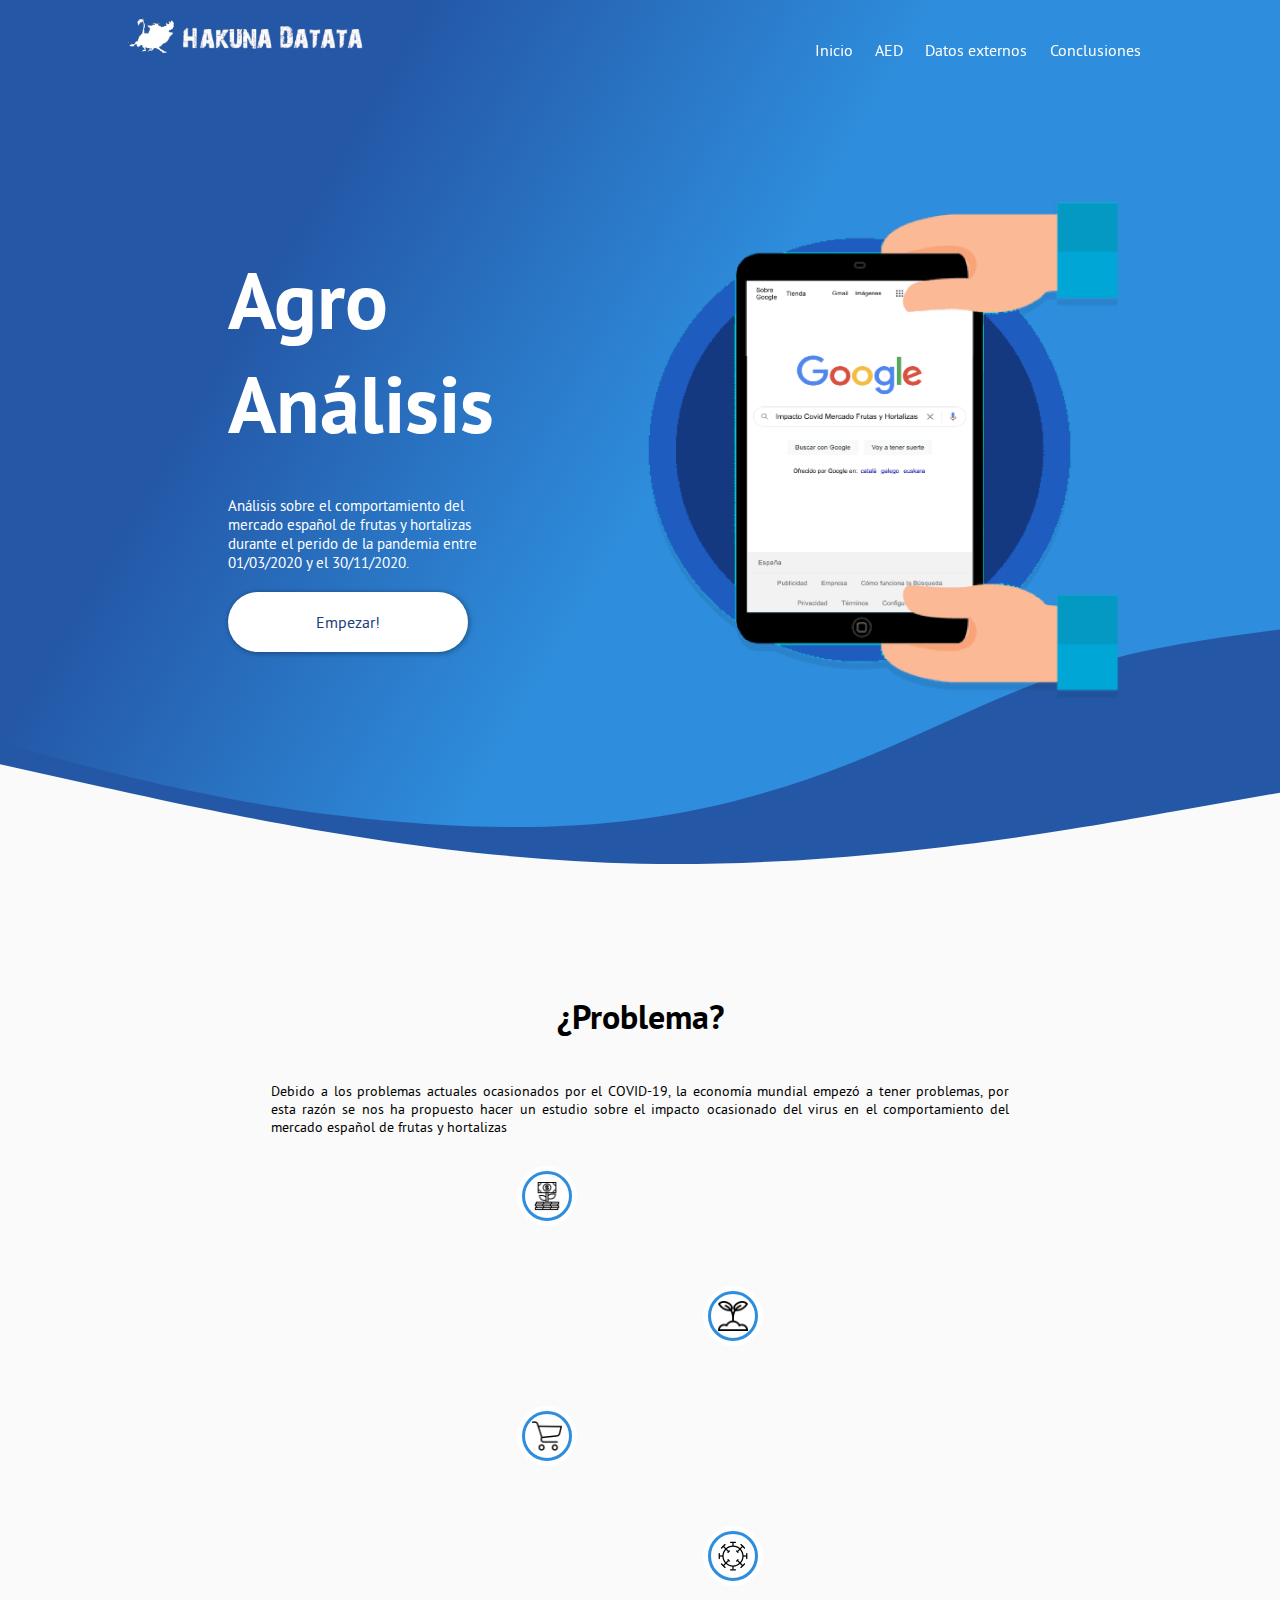
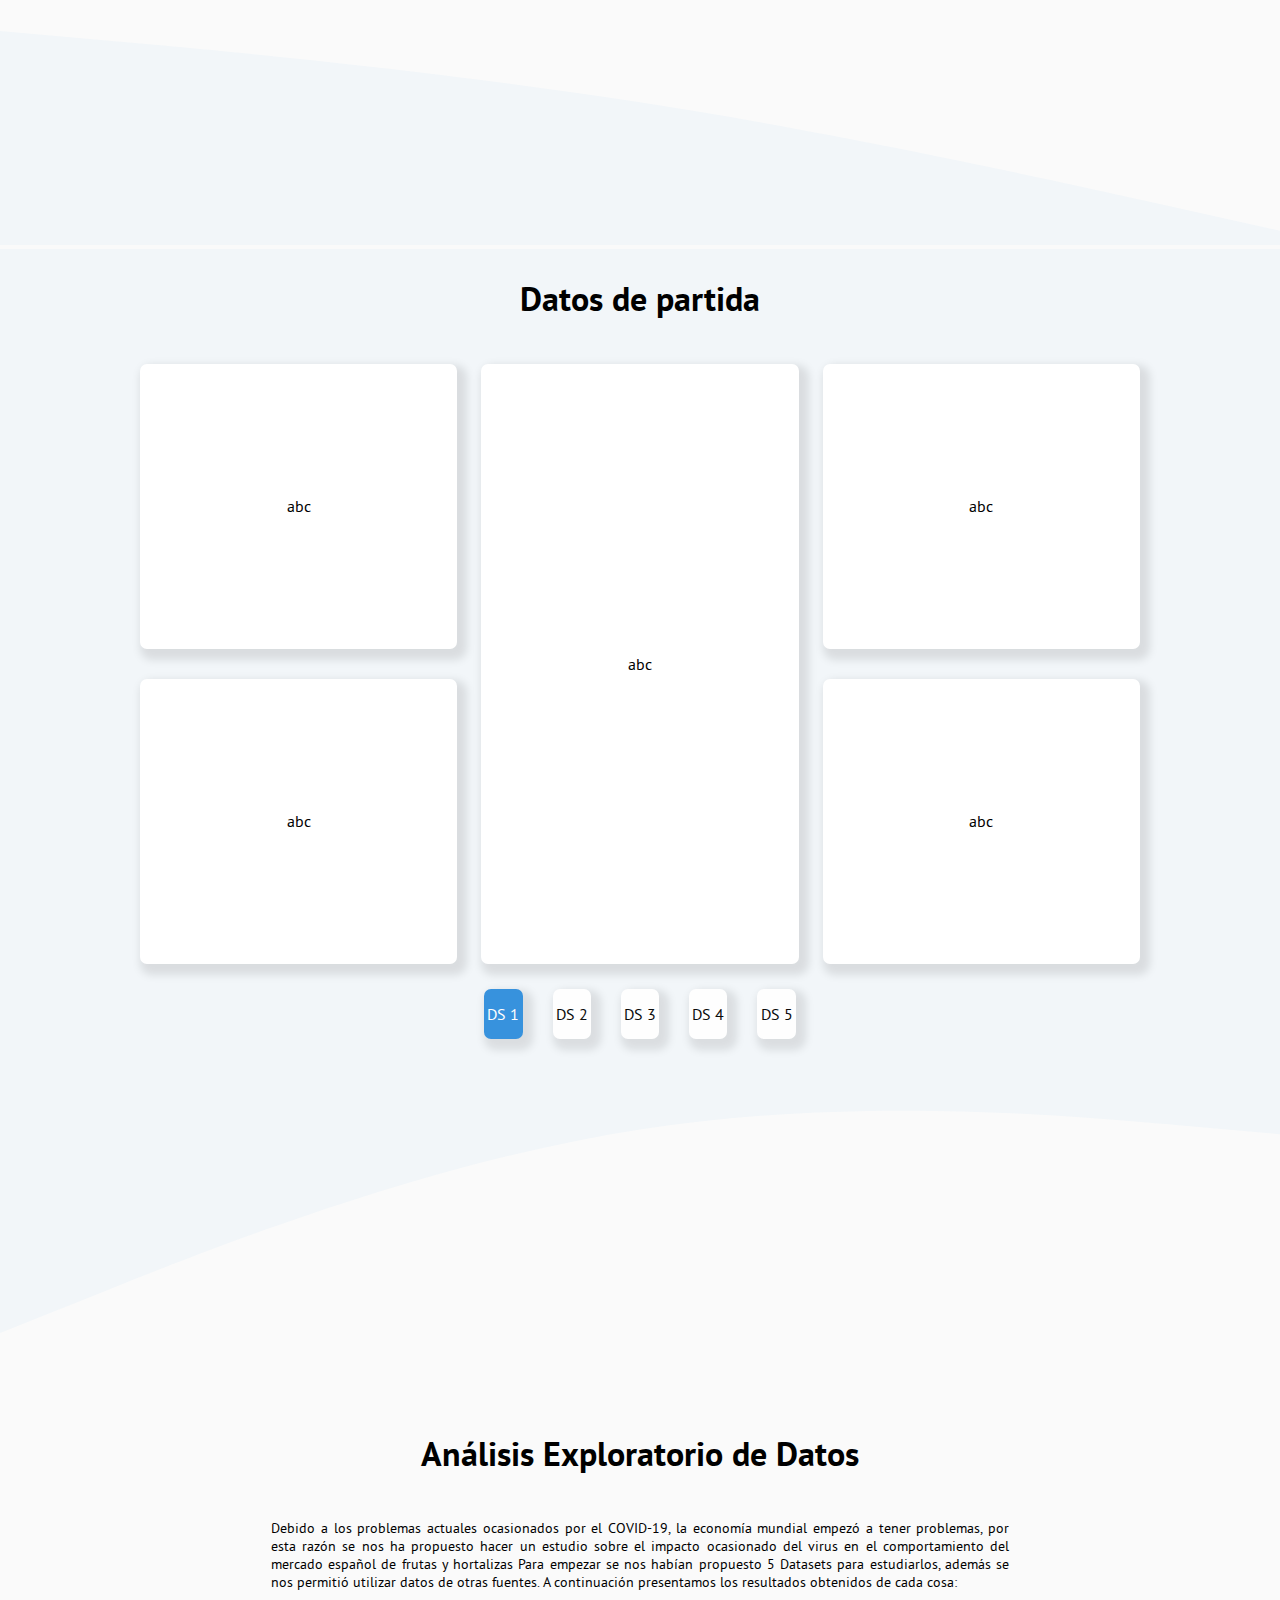
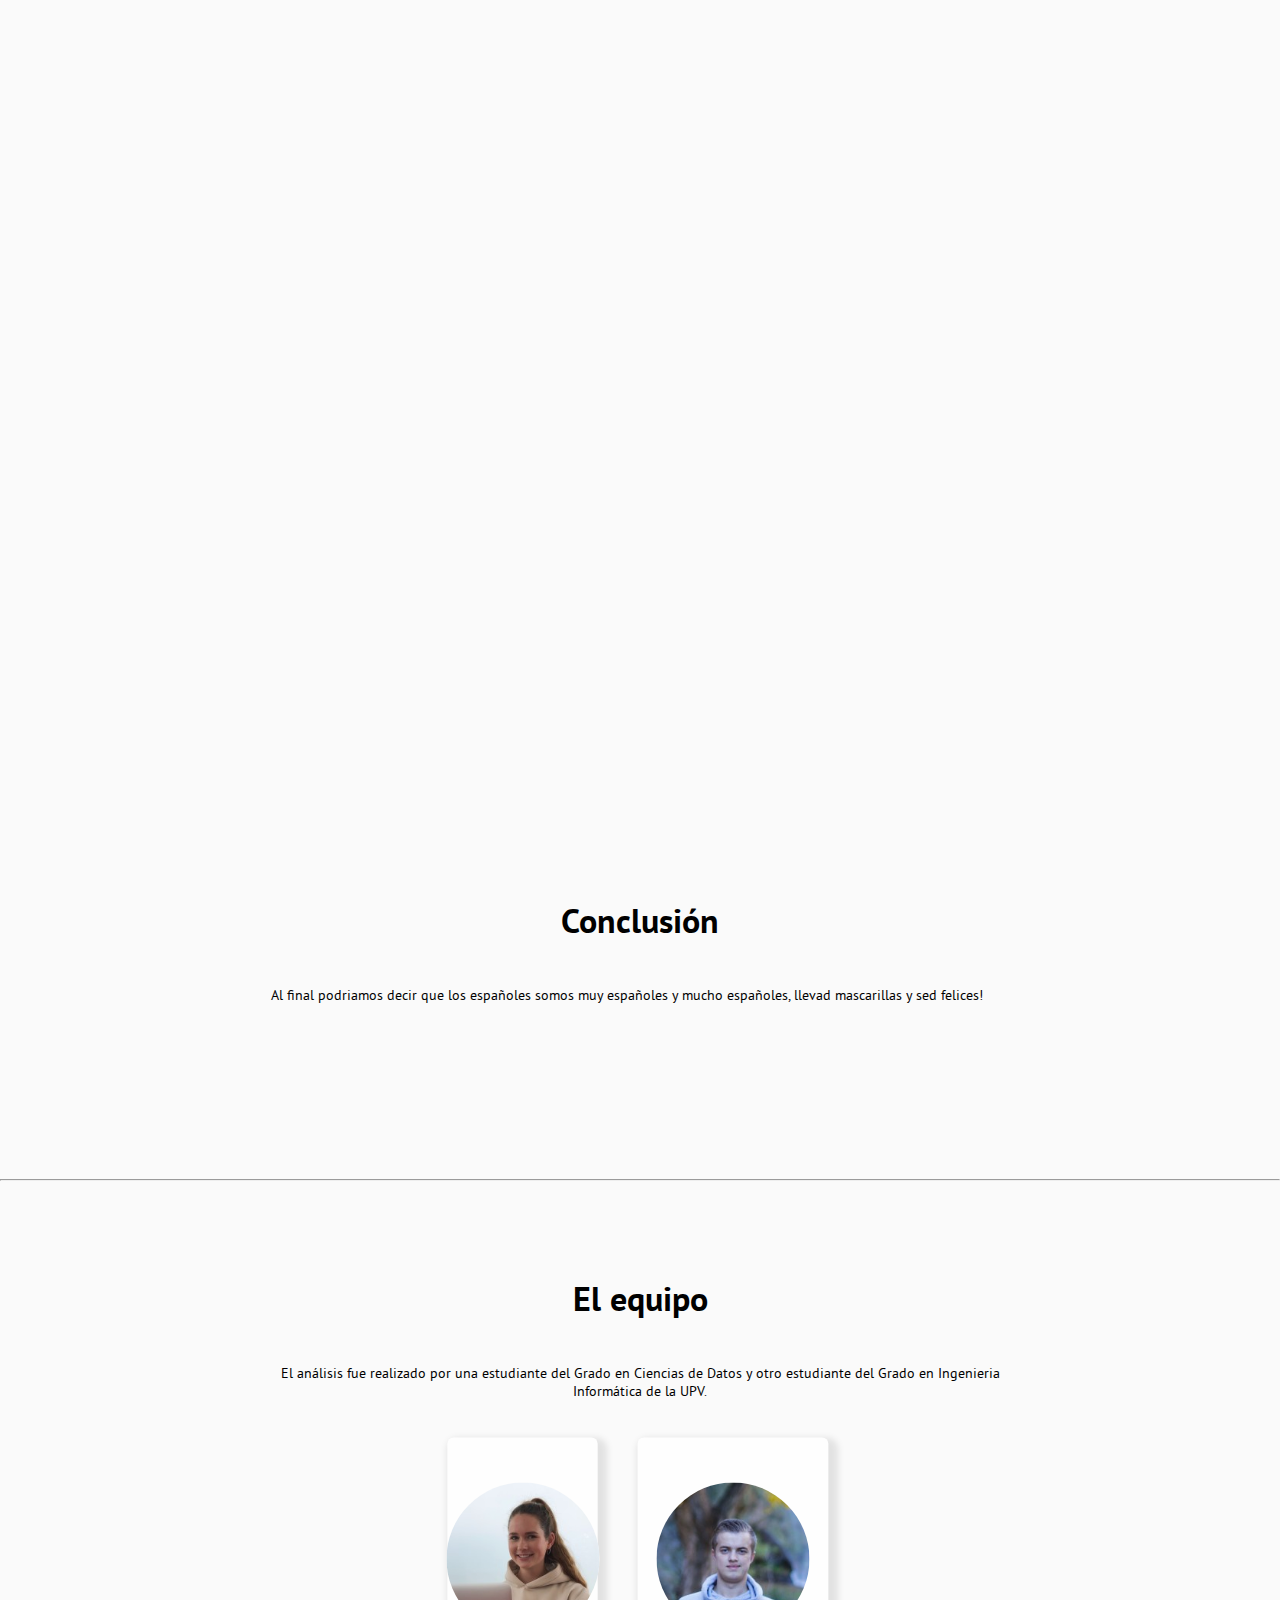
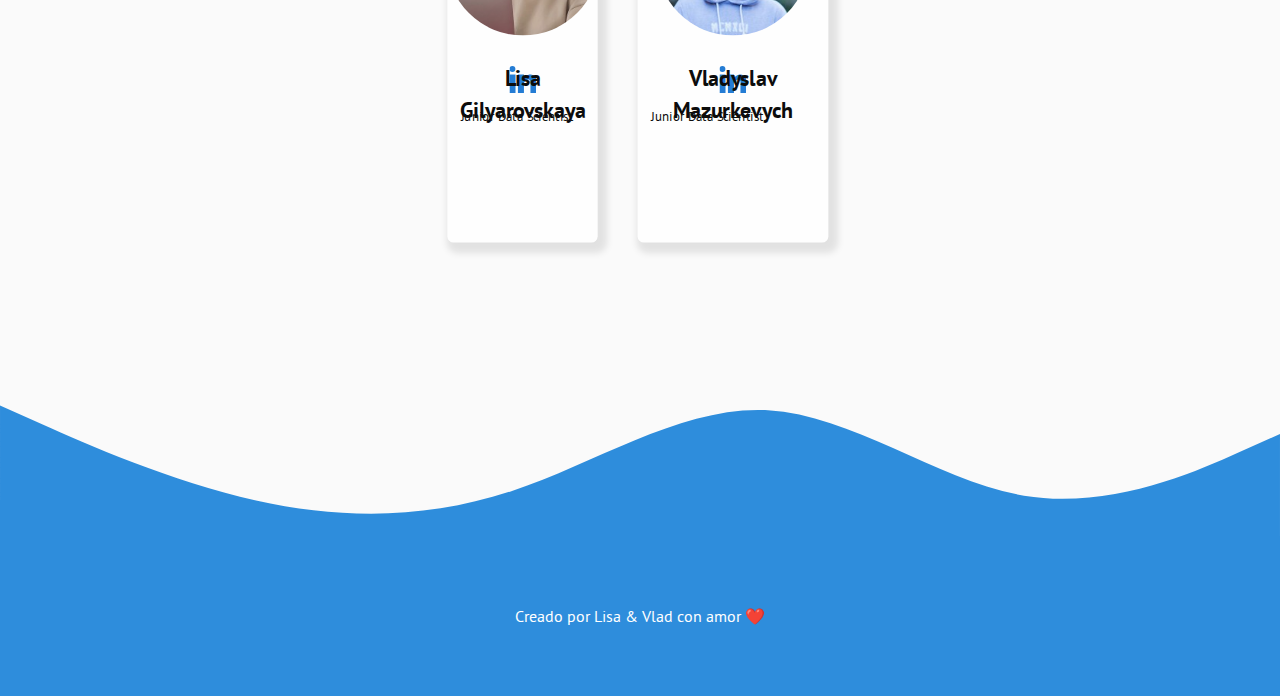
==== commit 84e22668: "Some Head modifications and adding animations" ====
--- a/web/index.html
+++ b/web/index.html
@@ -179,50 +179,47 @@
     <section class="section_container" id="section1_2">
         <div class="dashboard">
             <div class="dashboard_col">
+                <!--Dataset 1-->
                 <div class="dashboard_card dash_show" id="dash_card_1">
                     abc
                 </div>
                 <div class="dashboard_card dash_show" id="dash_card_2">
                     abc
+                </div>
+
+                <!--Dataset 2-->
+                <div class="dashboard_card" id="dash_card_6">
+                    def
+                </div>
+                <div class="dashboard_card" id="dash_card_7">
+                    def
                 </div>
             </div> 
             <div class="dashboard_col">
+                <!--Dataset 1-->
                 <div class="dashboard_card dash_show" id="dash_card_3">
+                    abc
+                </div>
+                <!--Dataset 2-->
+                <div class="dashboard_card" id="dash_card_8">
                     abc
                 </div>
             </div> 
             <div class="dashboard_col">
+                <!--Dataset 1-->
                 <div class="dashboard_card dash_show" id="dash_card_4">
                     abc
                 </div>
                 <div class="dashboard_card dash_show" id="dash_card_5">
                     abc
                 </div>
-            </div> 
-        </div>
-    </section>
-    <!-- DASHBOARD 2-->
-    <section class="section_container" id="section1_2_1">
-        <div class="dashboard">
-            <div class="dashboard_col">
-                <div class="dashboard_card" id="dash_card_6">
-                    abc
-                </div>
-                <div class="dashboard_card" id="dash_card_7">
-                    abc
-                </div>
-            </div> 
-            <div class="dashboard_col">
-                <div class="dashboard_card" id="dash_card_8">
-                    abc
-                </div>
-            </div> 
-            <div class="dashboard_col">
+
+                <!--Dataset 2-->
                 <div class="dashboard_card" id="dash_card_9">
-                    abc
+                    def
                 </div>
                 <div class="dashboard_card" id="dash_card_10">
-                    abc
+                    def
                 </div>
             </div> 
         </div>
@@ -257,7 +254,7 @@
     <section class="section_title" id="section2">
         <p>Análisis Exploratorio de Datos </p>
     </section>
-    <section class="section_container">
+    <section class="section_container section2">
         <div class="section_text">
             Debido a los problemas actuales ocasionados por el COVID-19, la 
             economía mundial empezó a tener problemas, por esta razón se nos ha 
@@ -271,73 +268,7 @@
         </div>
     </section>
 
-    <section class="section_container data_gen_graf">
-        <div class="row section2">
-            <div class="col-md-4 general_data">
-                <div class="data_info_s" ord="0">
-                    <h1>80%</h1>
-                    <h2>Mejoran las <br> hortalizas</h2>
-                </div>
-                <div class="data_info_s data_info_i" ord="1">
-                    <h1>80%</h1>
-                    <h2>Mejoran las <br> hortalizas</h2>
-                </div>
-            </div>
-            <div class="col-md-4 farm">
-                <img src="./img/farm/farm_top.png"  class="img_top" alt="">
-                <img src="./img/farm/farm_top_stats.png"  class="img_top_stats capa_cerrada_1" alt="">
-                <img src="./img/farm/farm_middle.png" class="img_middle capa_cerrada_2" alt="">
-                <img src="./img/farm/farm_middle.png" class="img_middle_1 capa_cerrada_3" alt="">
-            </div>
-            <div class="col-md-4 general_data">
-                <div class="data_info_s" ord="0">
-                    <h1>80%</h1>
-                    <h2>Mejoran las <br> hortalizas</h2>
-                </div>
-                <div class="data_info_s data_info_i" ord="1">
-                    <h1>80%</h1>
-                    <h2>Mejoran las <br> hortalizas</h2>
-                </div>
-            </div>
-        </div>
-    </section>
-
-<!--
-    <section class="section_container">
-        <div class="row section21">
-            <div class="col-md-4">
-                <div id="pie_chart" style="width:100%;height:100%;"></div>
-            </div>
-            <div class="col-md-8">
-                En la grafica de la izquierda podemos observar como...
-            </div>
-        </div>
-    </section>-->
-
-    <!-- Datos externos 
-    <section class="section_title" id="section3">
-        <p>Enriquecimiento de datos</p>
-    </section>
-    <section class="section_container">
-        <div class="section_text">
-            Después de estudiar atentamente los datos de los datasets dados, 
-            nos hemos dedicado a buscar datos externos que puedieran resolver
-            siertos puntos debiles de nuestras hipótesis. <br> Encontramos x fuentes
-            de las cuales obtuvimos y datos.  
-
-        </div>
-    </section>-->
-
-    <section class="section_container">
-        <div class="row section3">
-            <div class="col-md-7">
-                <div id="map_l" style="width:100%;height:600px;"></div>
-            </div>
-            <div class="col-md-5">
-                En la grafica de la izquierda podemos observar como...
-            </div>
-        </div>
-    </section>
+
 
      <!-- Conclusión -->
      <section class="section_title" id="section4">
@@ -367,7 +298,7 @@
             y otro estudiante del Grado en Ingenieria Informática de la UPV.  
         </div>
     </section>
-    <section class="">
+    <section class="section_container">
         <div class="row section5">
             <div class="col-md-3"></div>
             <div class="col-md-3">
@@ -429,8 +360,6 @@
     <script src="https://cdn.jsdelivr.net/npm/bootstrap@5.0.0-beta1/dist/js/bootstrap.min.js" integrity="sha384-pQQkAEnwaBkjpqZ8RU1fF1AKtTcHJwFl3pblpTlHXybJjHpMYo79HY3hIi4NKxyj" crossorigin="anonymous"></script>
     <script src="./js/main.js"></script>
 
-    
-    <script src="./js/gio_prop.js"></script>
     <script>
         /*Scroll transition to anchor*/
         $(document).ready(function () {
--- a/web/css/style.css
+++ b/web/css/style.css
@@ -402,6 +402,7 @@
 }
 
 .section_text {
+    position: relative;
     height: 100%;
     width: 60%; 
     padding: 15px;
@@ -834,6 +835,8 @@
 
 .dashboard_card {
     display: none;
+    transform: scale(0);
+    transition-duration: 0.5s;
 }
 
 .dashboard_card:hover {
@@ -845,10 +848,11 @@
 
 /** Dashboard Activo**/
 .dash_show {
-    display: flex;
-    transition-delay: 0.4s;
-    transition-duration: 0.4s;
+    display: flex!important;
+    transition-delay: 1.7s;
+    transition-duration: 1.7s;
     transform: scale(1);
+    opacity: 1;
 }
 
 @media screen and (max-width: 1024px) {
@@ -918,6 +922,7 @@
 }
 
 .section4 {
+    position: relative;
     height: 10em;
     width: 100%;
 }
@@ -1068,6 +1073,7 @@
 
 /** Equipo**/
 #section5 {
+    position: relative;
 }
 
 .section5 {
@@ -1076,7 +1082,7 @@
     align-content: center;
     justify-content: center;
     margin: auto;
-    height: 600px;
+    height: 100%;
     width: 100%;
 }
 
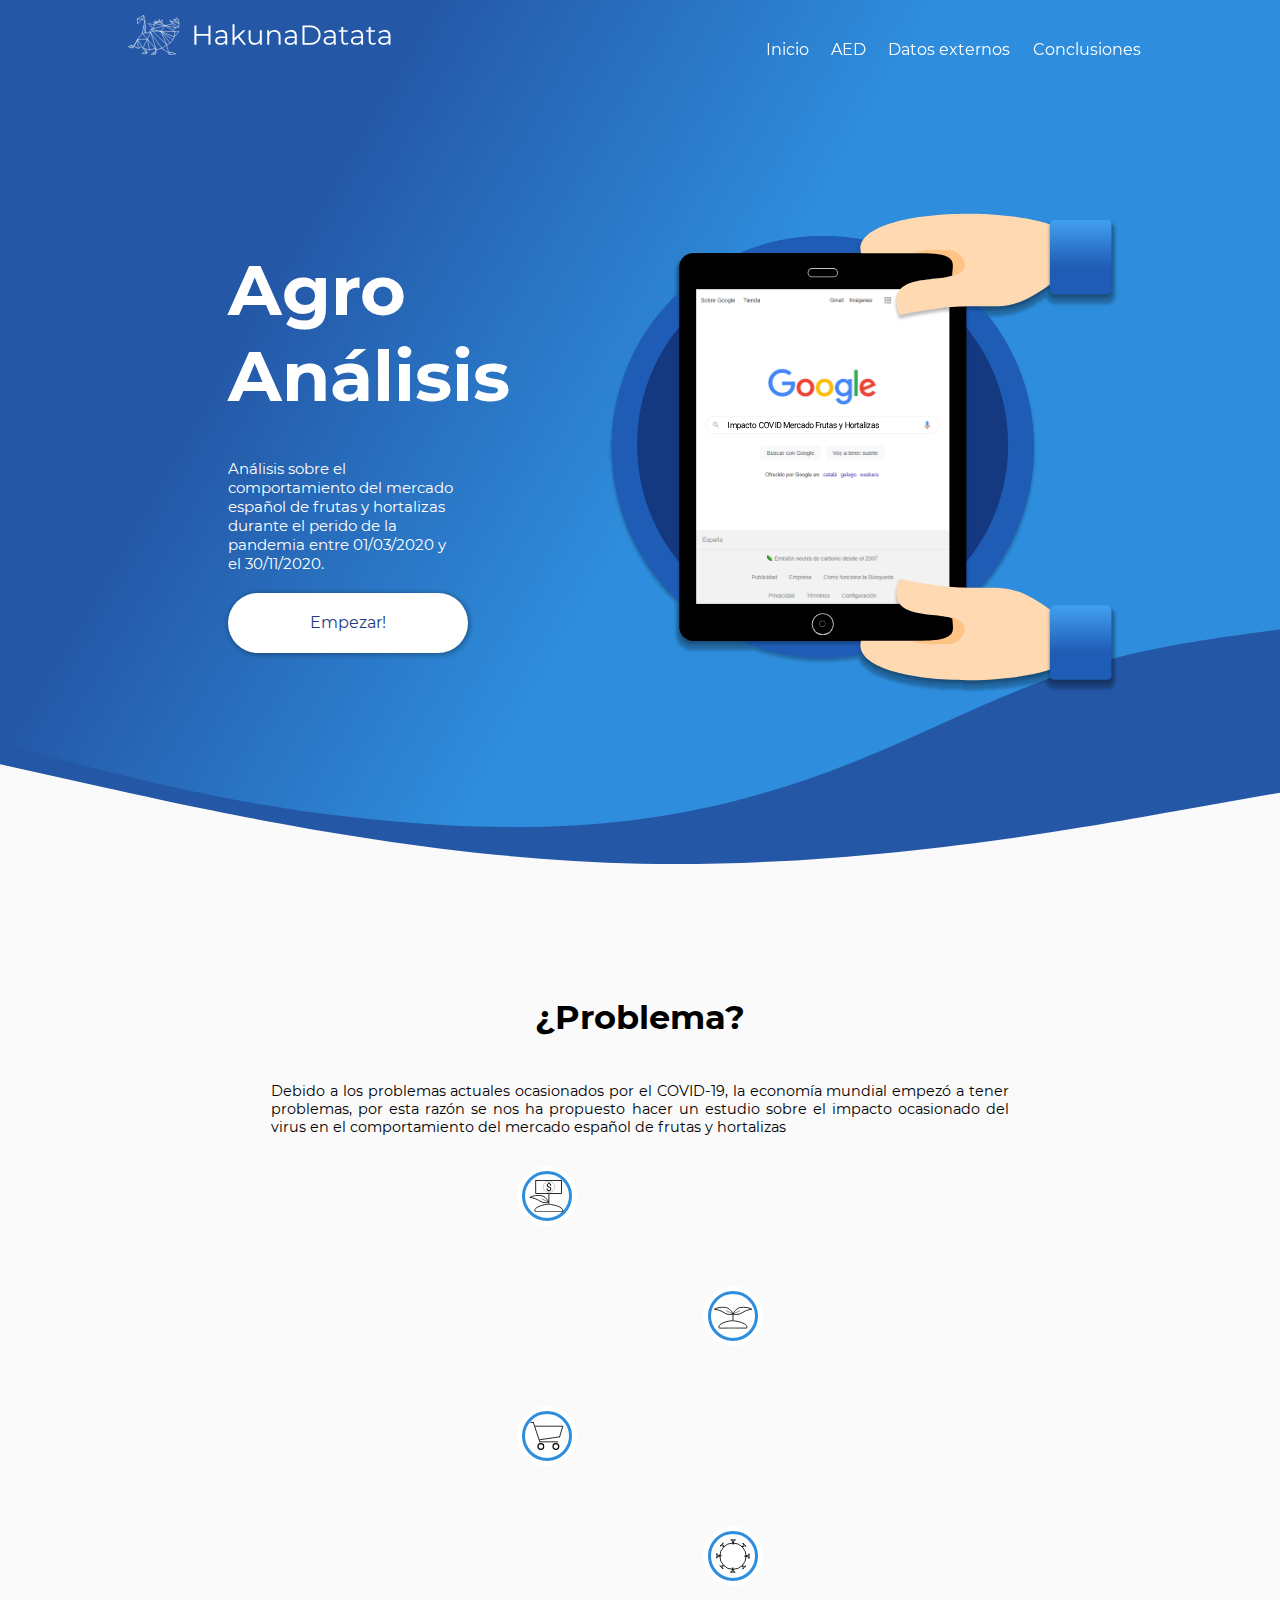
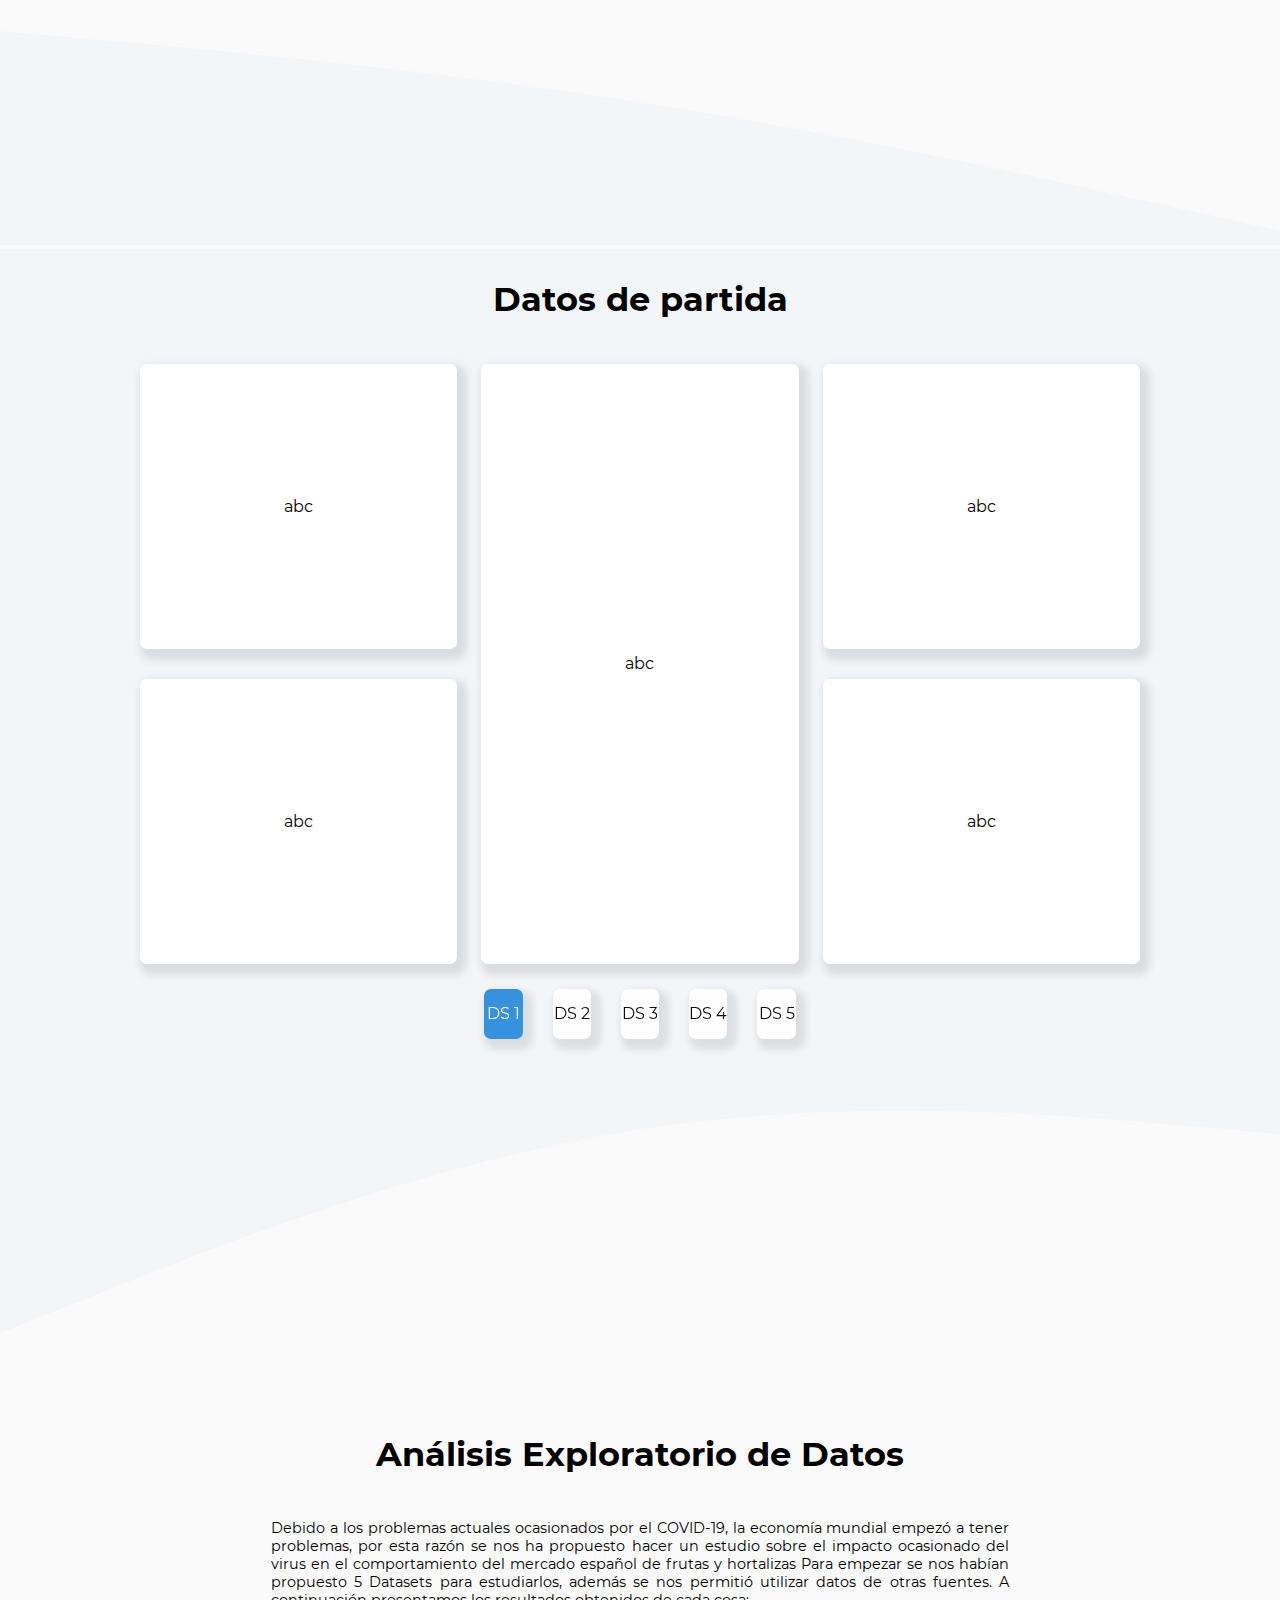
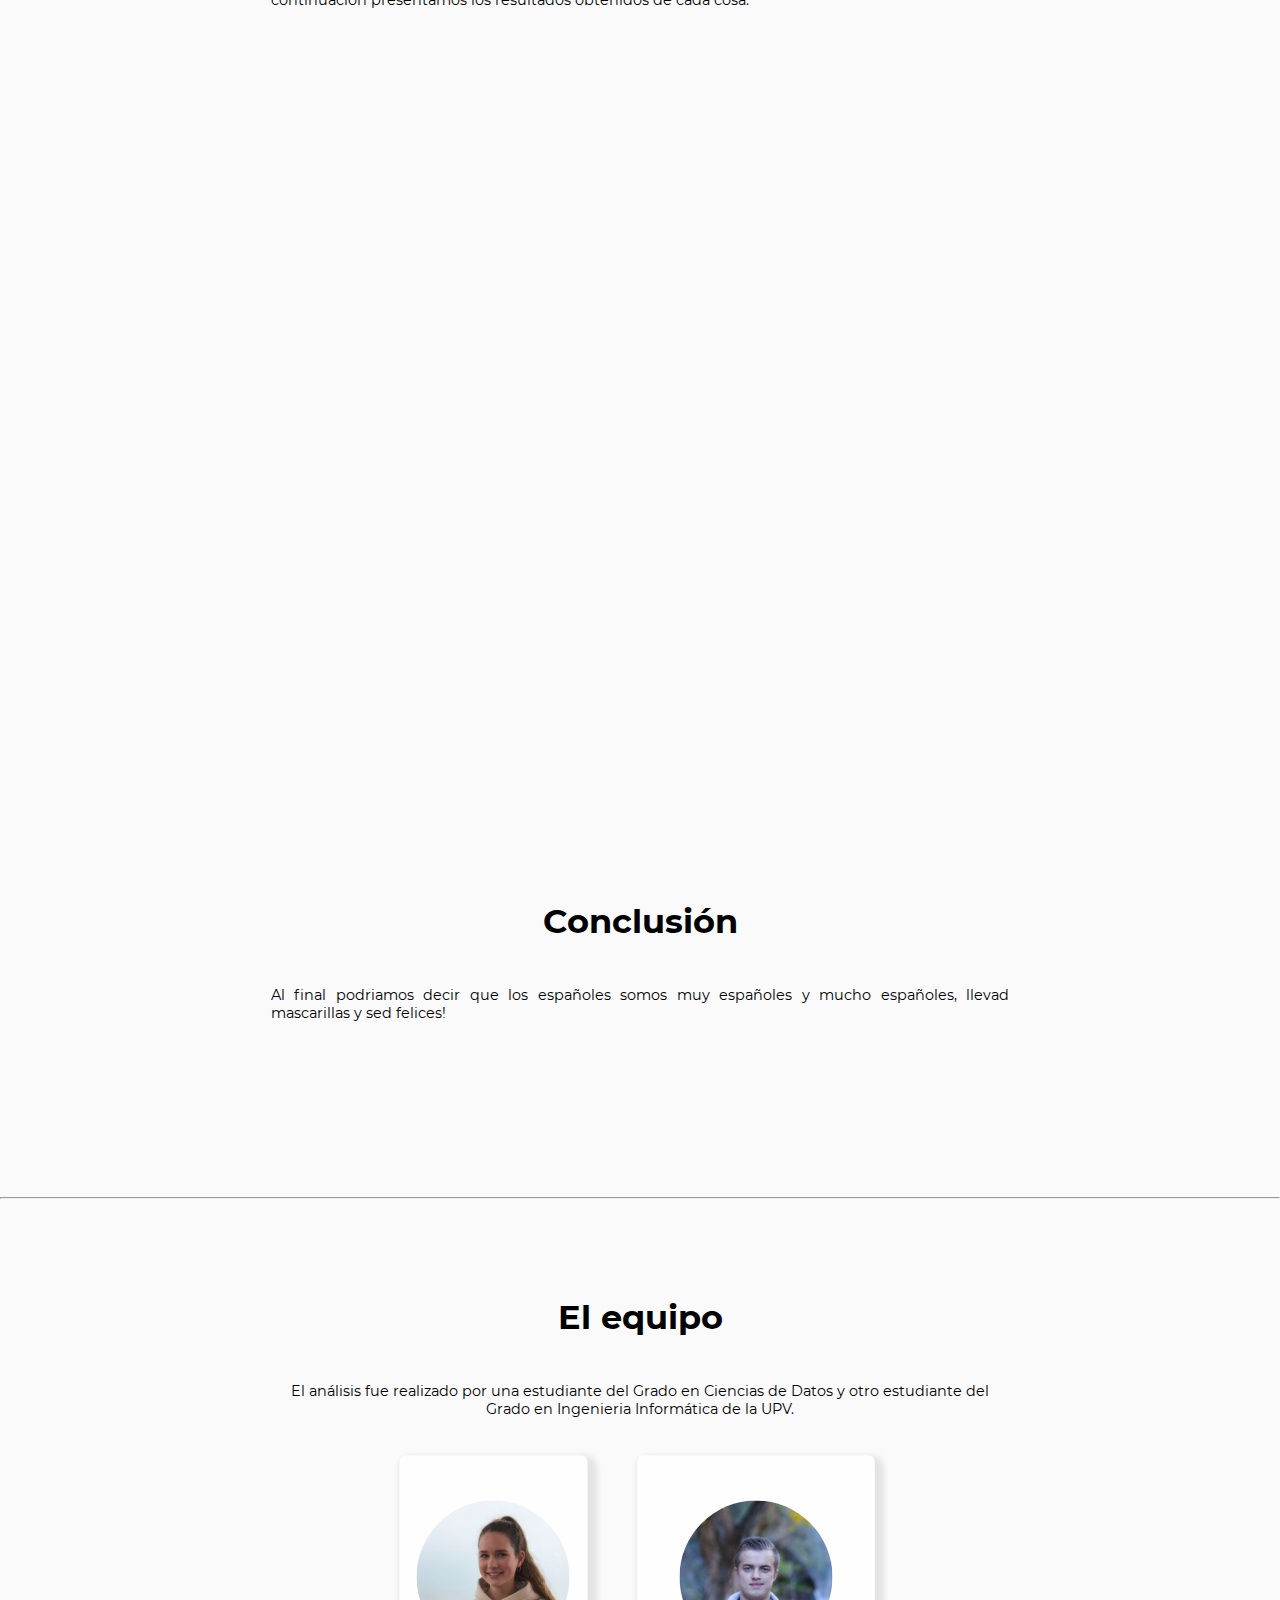
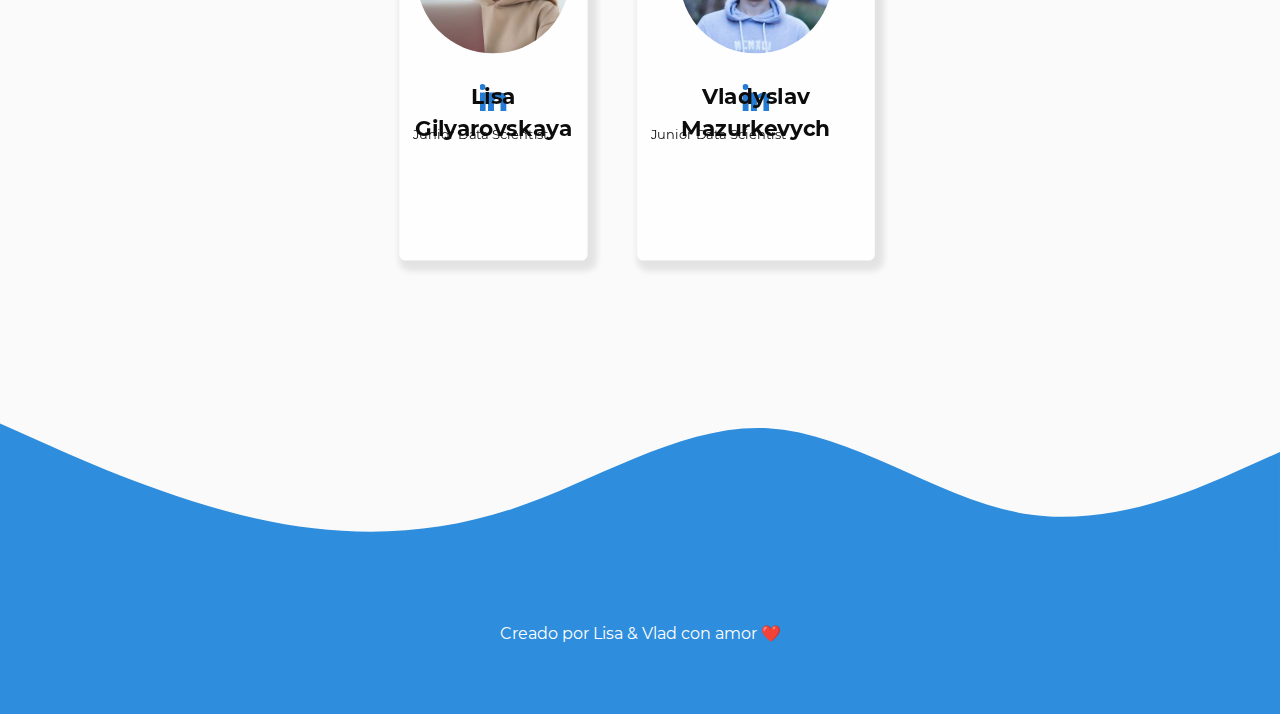
==== commit 88fc59b4: "web 2.0" ====
--- a/web/index.html
+++ b/web/index.html
@@ -4,6 +4,7 @@
     <meta charset="UTF-8">
     <meta http-equiv="X-UA-Compatible" content="IE=edge">
     <meta name="viewport" content="width=device-width, initial-scale=1.0">
+    <link rel="icon" href="./img/icons/icon.svg" type="image/x-icon" />
     <title>HakunaDatata</title>
 
     <!-- Bootstrap CSS -->
@@ -13,7 +14,6 @@
     <script src="js/jquery.min.js"></script>
     <script src="./js/three.min.js"></script>
     
-    <!--<script src="./js/gio.js"></script>-->
     <script src="./js/plotly-latest.min.js"></script>
 
     <!-- General Styles -->
@@ -67,8 +67,7 @@
                 </div>  
             </div>
             <div class="landing-photo">
-                <img src="./img/otrodefinitivo.png" alt="">
-                <!--<h1>Impacto Covid Mercado Frutas</h1>-->
+                <img src="./img/img_intro.svg" alt="Intro">
             </div>
             <img src="./img/waves/wave3.svg" class="landing_wave selectDisable" alt="">
             <img src="./img/waves/wave2_1.svg" style="z-index: 1;bottom: 1px;" class="landing_wave selectDisable" alt="">
@@ -115,7 +114,7 @@
                     <div class="container_circle circle_left">
                         <div class="circle_problem" id="circle1">
                             <div class="circle_problem_in">
-                                <img src="./img/icons/money.png" alt="">
+                                <img src="./img/icons/money.svg" alt="">
                             </div>
                         </div>
                     </div>
@@ -125,7 +124,7 @@
                     <div class="container_circle circle_right">
                         <div class="circle_problem" id="circle2">
                             <div class="circle_problem_in">
-                                <img src="./img/icons/agricultura.png" alt="">
+                                <img src="./img/icons/agricultura.svg" alt="">
                             </div>
                         </div>
                     </div>
@@ -135,7 +134,7 @@
                     <div class="container_circle circle_left">
                         <div class="circle_problem" id="circle3">
                             <div class="circle_problem_in">
-                                <img src="./img/icons/shopping_car.png" alt="">
+                                <img src="./img/icons/shopping_car.svg" alt="">
                             </div>
                         </div>
                     </div>
--- a/web/css/style.css
+++ b/web/css/style.css
@@ -1,15 +1,13 @@
 @font-face {
     font-family: 'pt_sansbold';
-    src: url('./../fonts/ptsans-bold-webfont.woff2') format('woff2'),
-         url('./../fonts/ptsans-bold-webfont.woff') format('woff');
+    src: url('./../fonts/Montserrat-Bold.ttf') format('truetype');
     font-weight: normal;
     font-style: normal;
 }
 
 @font-face {
     font-family: 'pt_sansregular';
-    src: url('./../fonts/ptsans-regular-webfont.woff2') format('woff2'),
-         url('./../fonts/ptsans-regular-webfont.woff') format('woff');
+    src: url('./../fonts/Montserrat-Regular.ttf') format('truetype');
     font-weight: normal;
     font-style: normal;
 }
@@ -222,9 +220,9 @@
         align-items: center;
         padding: 10rem 0;
         width: 100vw;
-        height: 80vh;
-        line-height: 1.5rem;
-        font-size: 1.5rem;
+        height: 100vh;
+        line-height: 1.2rem;
+        font-size: 1.2rem;
         color: white;
         background: rgba(0, 0, 0, 0.9);
 
@@ -454,8 +452,8 @@
 }
 
 .intro-text h1 {
-    font-size: 80px;
-    font-weight: 200px;
+    font-size: 70px;
+    font-weight: 100px;
     color: white;
     font-family: 'pt_sansbold';
 }
@@ -582,15 +580,33 @@
     }
 }
 
+@media screen and (max-width: 768px){
+    .section_text {
+        position: relative;
+        height: 100%;
+        width: 96%; 
+    }
+}
+
 @media screen and (max-width: 450px) {
+    #section1 {
+        height: 90vh;
+    }
     .introduction {
         width: 100%;
         margin-top: 20vh;
+        height: 30em;
     }
     .landing-photo img {
         height: 150px;
         animation: start 1.8s ease;
         z-index: 100;
+    }
+
+    .section_text {
+        position: relative;
+        height: 100%;
+        width: 98%; 
     }
 }
 
@@ -653,8 +669,8 @@
 }
 
 .circle_problem_in img {
-    height: 30px;
-    width: 30px;
+    height: 48px;
+    width: 48px;
 }
 
 .text_problem {
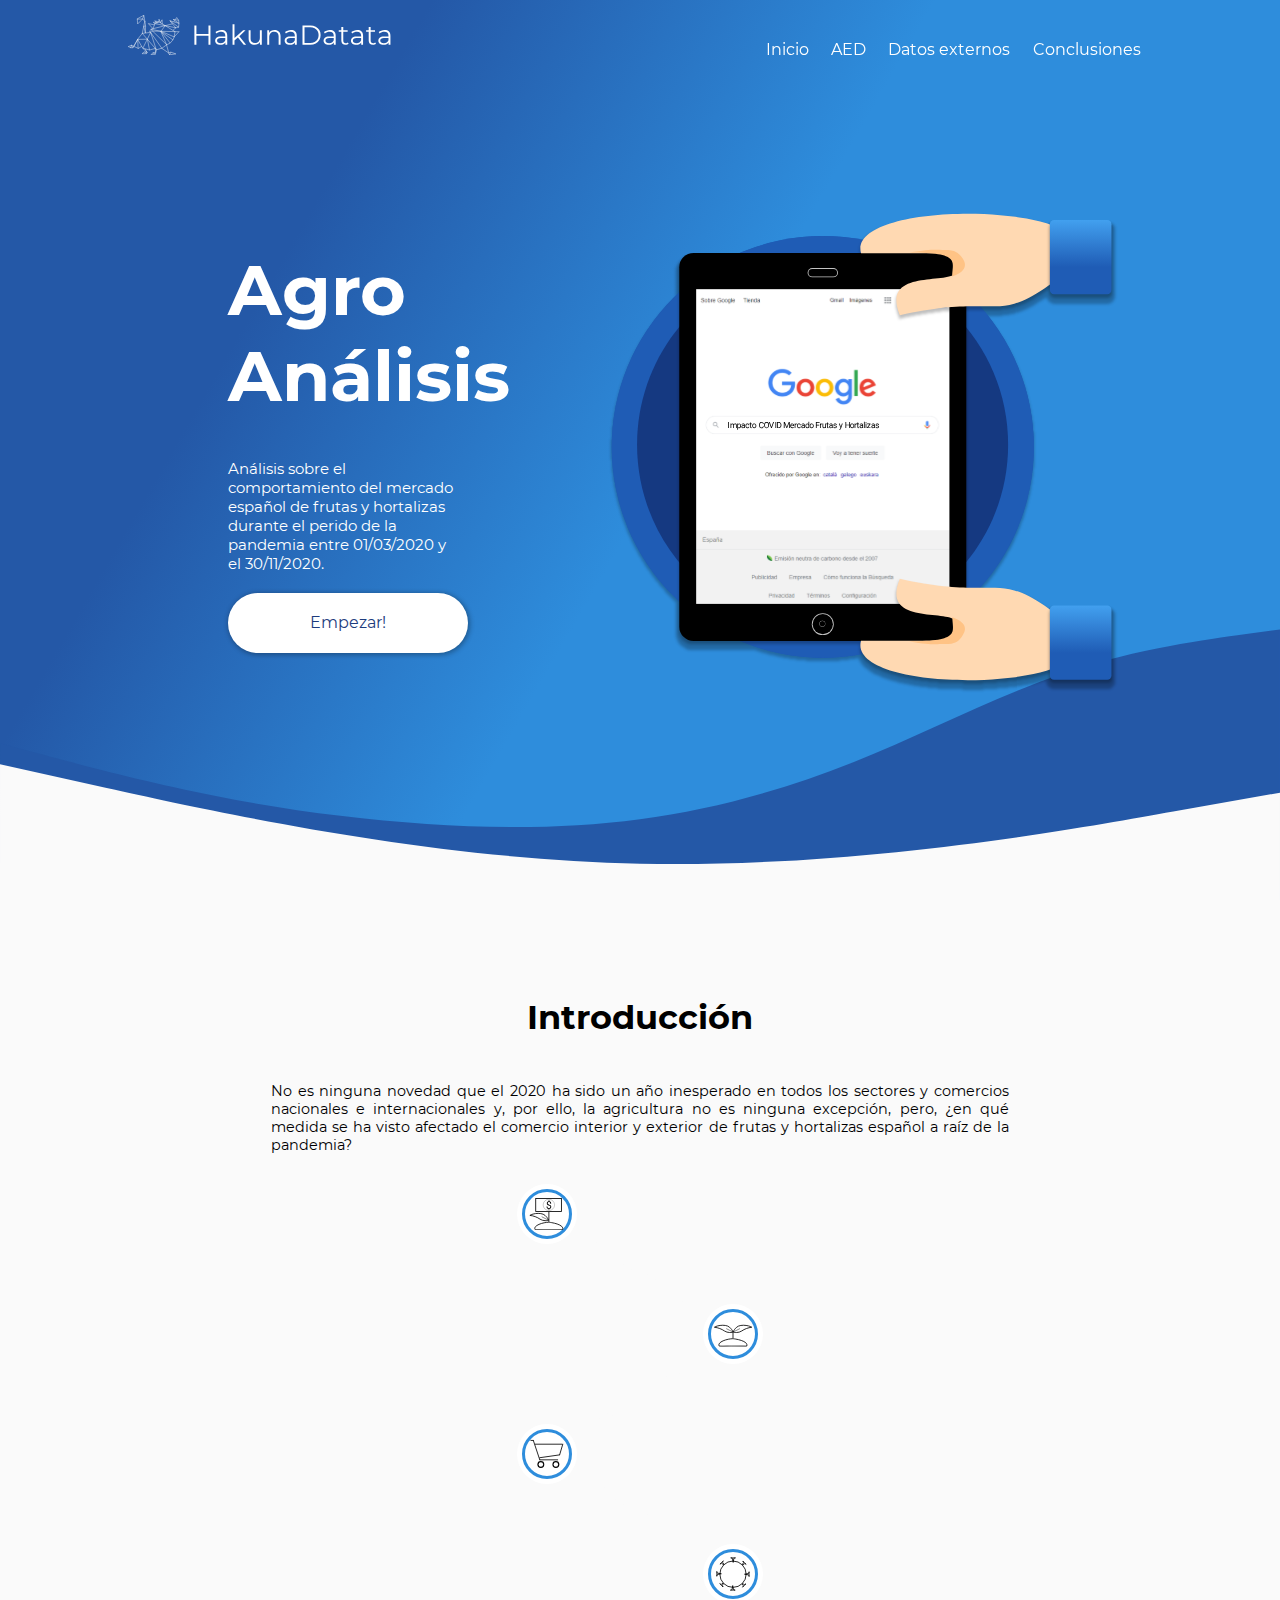
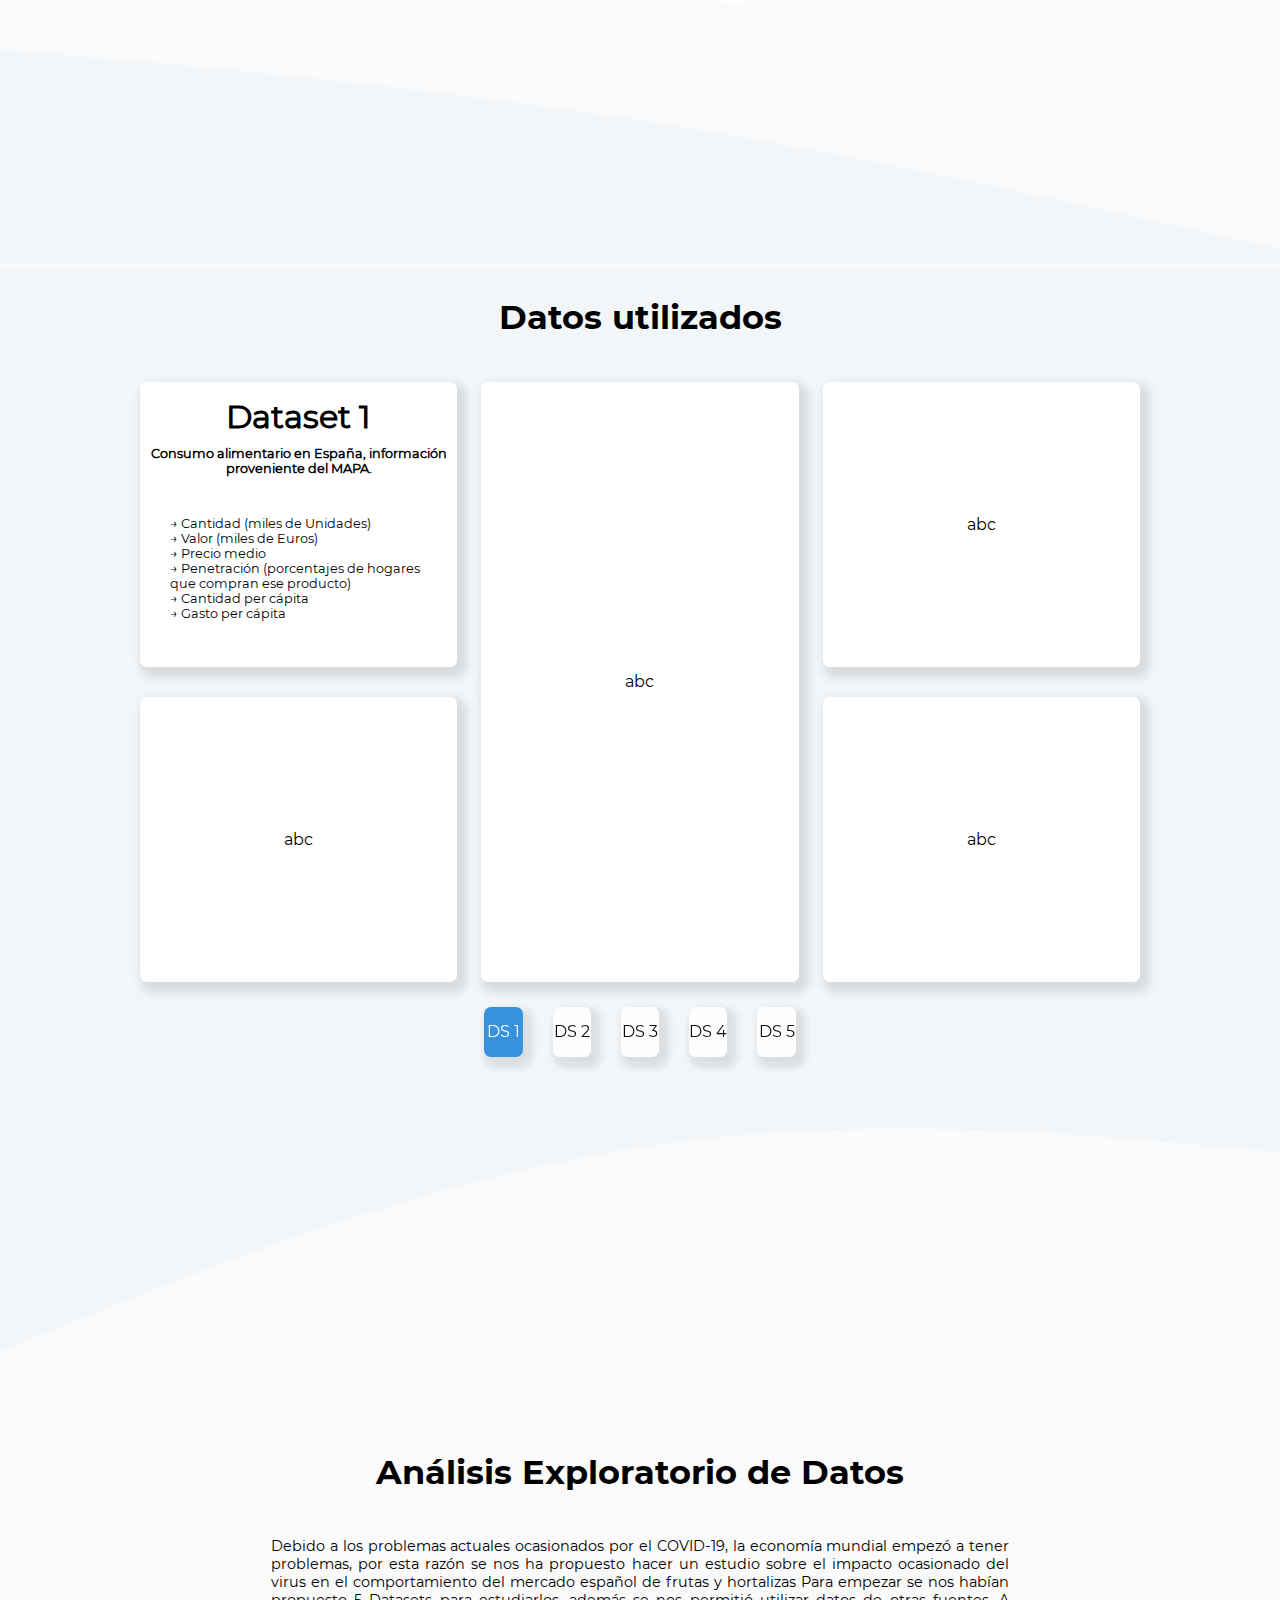
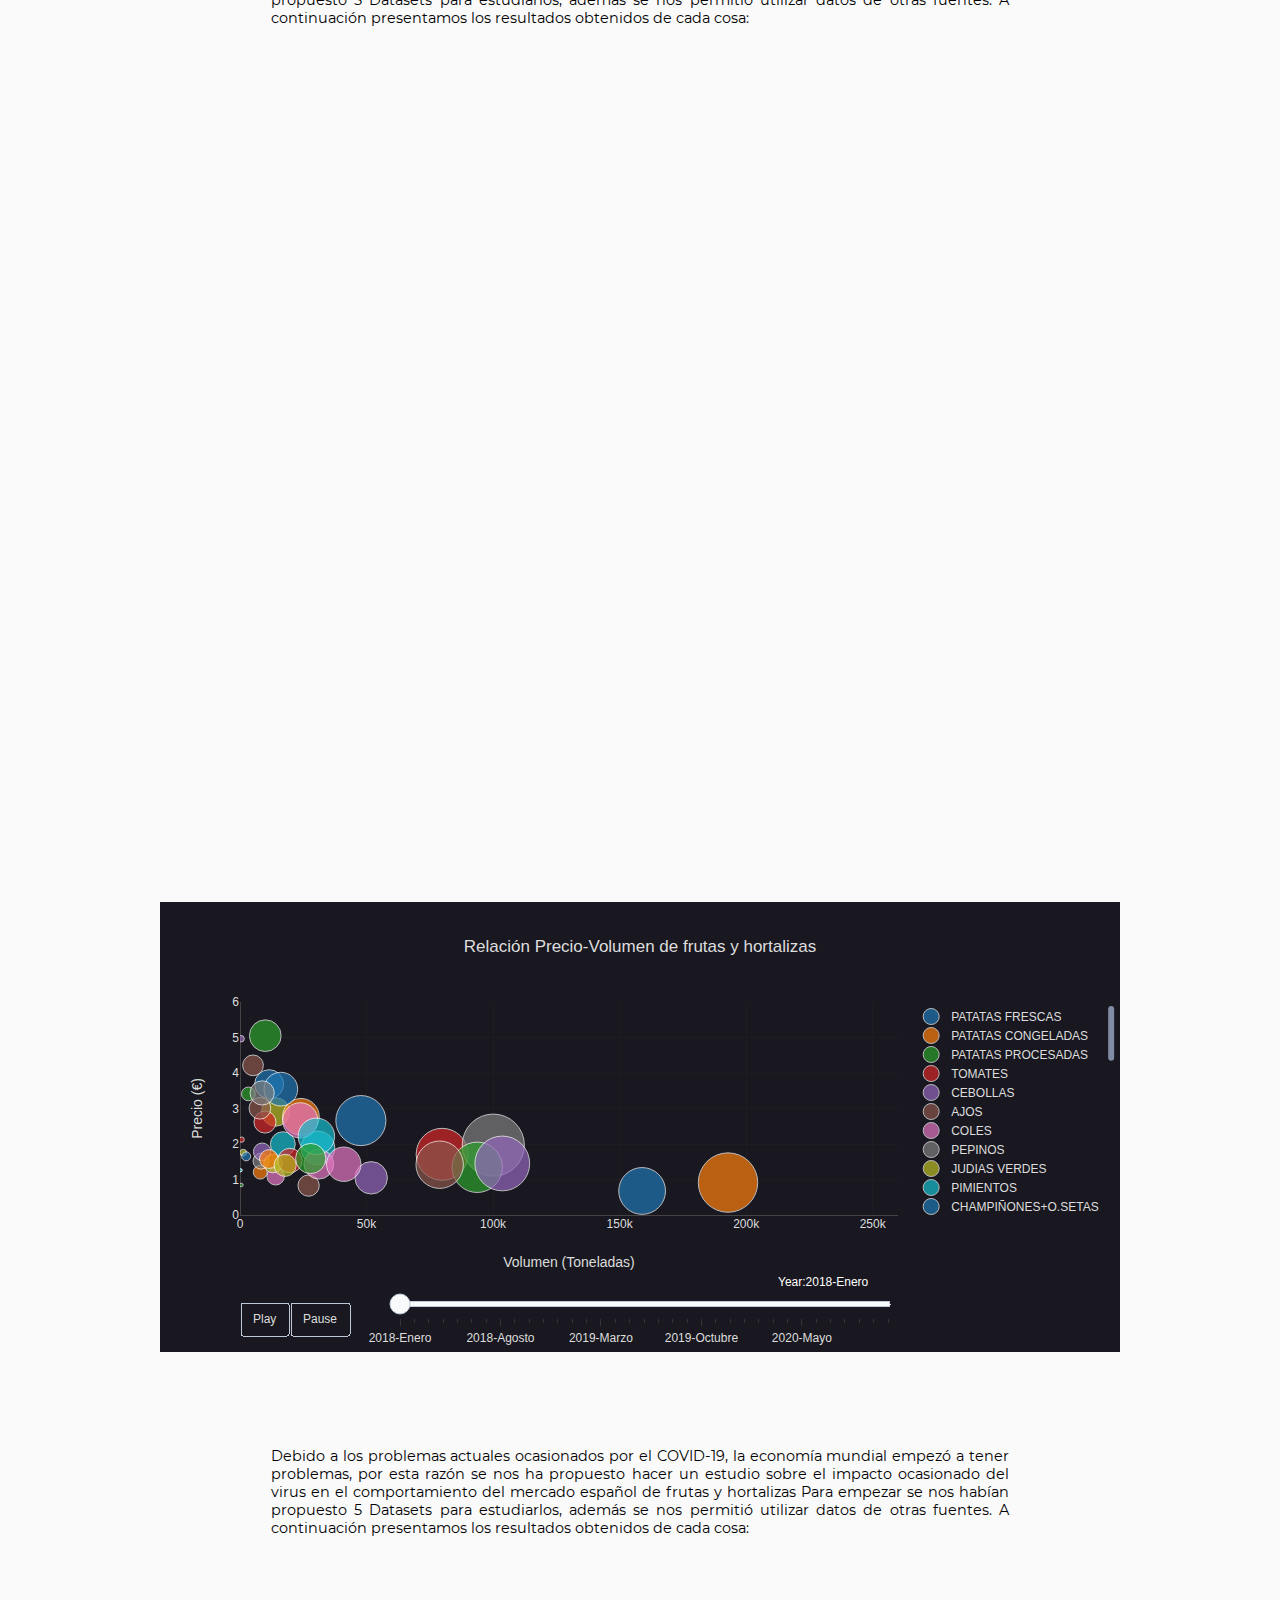
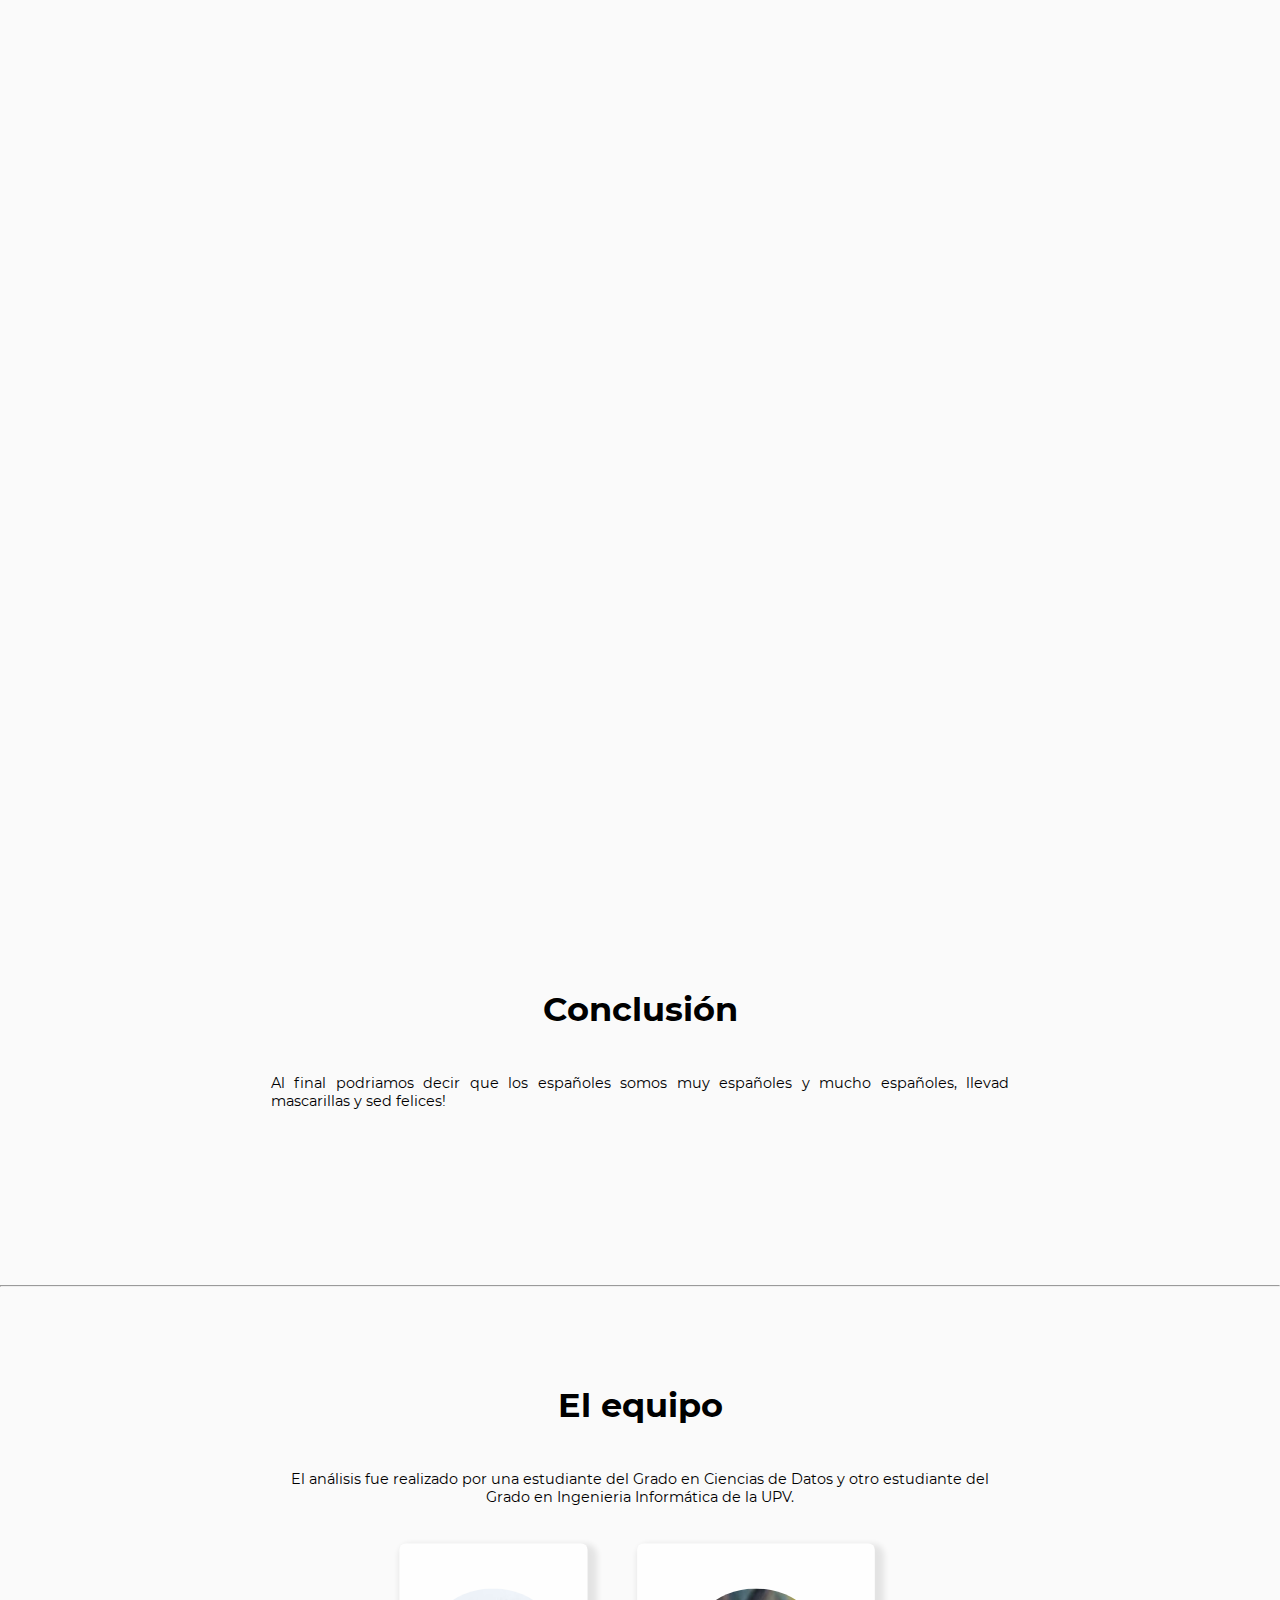
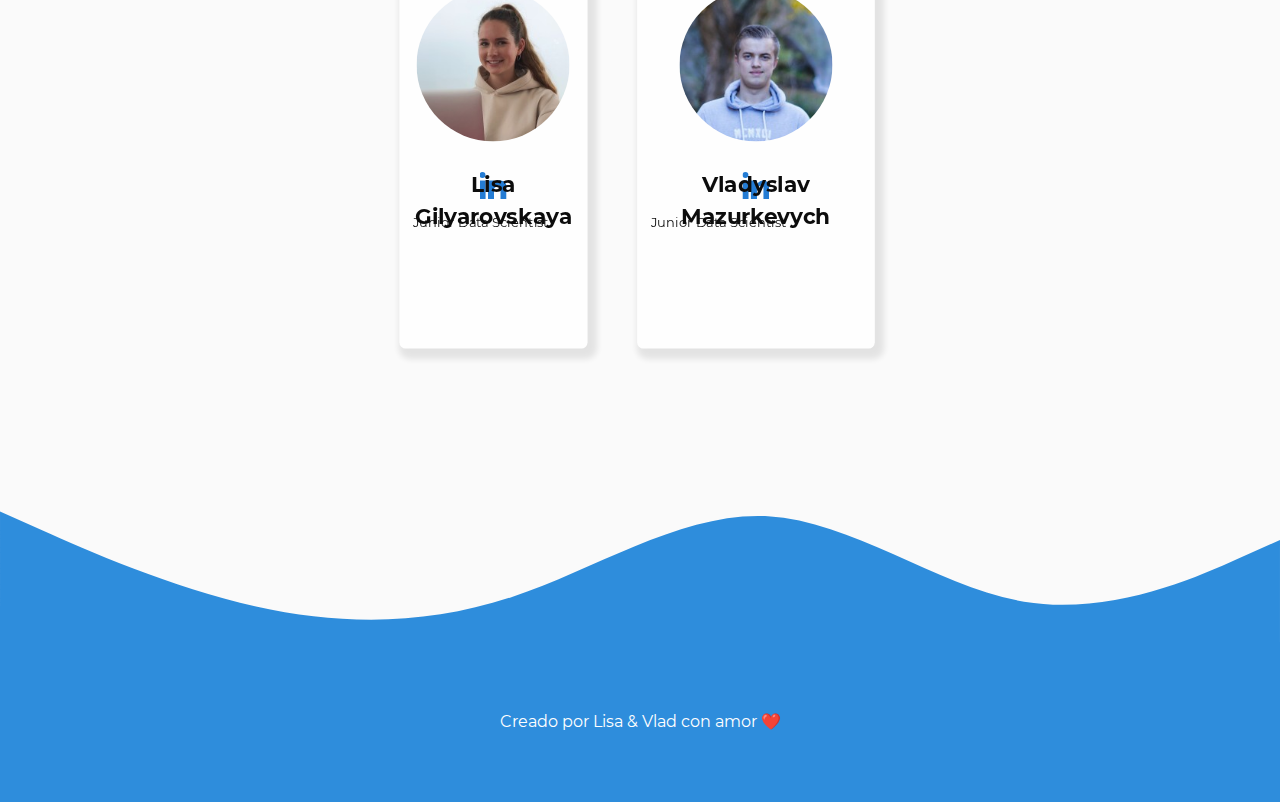
==== commit 85199ade: "aaaa" ====
--- a/web/index.html
+++ b/web/index.html
@@ -10,11 +10,14 @@
     <!-- Bootstrap CSS -->
     <link href="https://cdn.jsdelivr.net/npm/bootstrap@5.0.0-beta1/dist/css/bootstrap.min.css" rel="stylesheet" integrity="sha384-giJF6kkoqNQ00vy+HMDP7azOuL0xtbfIcaT9wjKHr8RbDVddVHyTfAAsrekwKmP1" crossorigin="anonymous">
     
-    <!-- Gio -->
+    <!-- Plotly y Jquery -->
     <script src="js/jquery.min.js"></script>
     <script src="./js/three.min.js"></script>
-    
+    <script src="https://cdn.plot.ly/plotly-latest.min.js"></script>
     <script src="./js/plotly-latest.min.js"></script>
+
+    <!-- DATA-->
+    <script src="./js/plotly_plot.js"></script>
 
     <!-- General Styles -->
     <link rel="stylesheet" href="./css/style.css">
@@ -76,23 +79,22 @@
 
     <!-- PROBLEMA -->
     <section class="section_title" id="section">
-        <p>¿Problema?</p>
+        <p>Introducción</p>
     </section>
     <section class="section_container">
         <div class="section_text">
             <p>
-            Debido a los problemas actuales ocasionados por el COVID-19, la 
-            economía mundial empezó a tener problemas, por esta razón se nos ha 
-            propuesto hacer un estudio sobre el impacto ocasionado del virus en
-            el comportamiento del mercado español de frutas y hortalizas
-            
+                No es ninguna novedad que el 2020 ha sido un año inesperado en todos los sectores y 
+                comercios nacionales e internacionales y, por ello, la agricultura no es ninguna 
+                excepción, pero, ¿en qué medida se ha visto afectado el comercio interior y exterior 
+                de frutas y hortalizas español a raíz de la pandemia? 
             </p>
 
             <div class="section_problem">
                 <div class="container_problem">
                     <div class="container_circle text_problem">
                         <p id="text1">
-                            Lorem ipsum dolor sit amet, consecteur adipiscing elit. Donec eu arcu est.
+                            ¿Tuvo algún efecto en la economía?
                         </p>
                     </div>
                     <div class="container_circle text_problem">
@@ -100,12 +102,10 @@
                     </div>
                     <div class="container_circle text_problem">
                         <p id="text2">
-                            Lorem ipsum dolor sit amet, consecteur adipiscing elit. Donec eu arcu est.
+                            ¿Y al comercio interior y exterior?
                         </p>
                     </div>
-                    <div class="container_circle text_problem">
-                        
-                    </div>
+                    <div class="container_circle text_problem"></div>
                 </div>
                 <div class="container_problem">
                     <svg class="svg">
@@ -153,7 +153,7 @@
                     </div>
                     <div class="container_circle text_problem">
                         <p id="text3">
-                            Lorem ipsum dolor sit amet, consecteur adipiscing elit. Donec eu arcu est.
+                            ¿Afectó al cultivo?
                         </p>
                     </div>
                     <div class="container_circle text_problem">
@@ -161,7 +161,7 @@
                     </div>
                     <div class="container_circle text_problem">
                         <p id="text4">
-                            Lorem ipsum dolor sit amet, consecteur adipiscing elit. Donec eu arcu est.
+                            ¿Han sido negativos estos efectos?
                         </p>
                     </div>
                 </div>
@@ -172,7 +172,7 @@
     <!-- Datos de partida -->
     <img src="./img/waves/data_up.svg" alt="" class="section1_wave">
     <section class="section_title" id="section1_1">
-        <p>Datos de partida </p>
+        <p>Datos utilizados </p>
     </section>
     <!-- DASHBOARD 1-->
     <section class="section_container" id="section1_2">
@@ -180,7 +180,16 @@
             <div class="dashboard_col">
                 <!--Dataset 1-->
                 <div class="dashboard_card dash_show" id="dash_card_1">
-                    abc
+                    <div><b><h1>Dataset 1</h1></b></div>
+                    <div><h5 style="font-size: 0.8em; margin: 10px;">Consumo alimentario en España, información proveniente del MAPA.</h5></div>
+                    <div style="font-size: 0.8em; margin: 30px;text-align: left;">
+→ Cantidad (miles de Unidades) <br>
+→ Valor (miles de Euros)<br>
+→ Precio medio<br>
+→ Penetración (porcentajes de hogares que compran ese producto)<br>
+→ Cantidad per cápita <br>
+→ Gasto per cápita<br>
+                    </div>
                 </div>
                 <div class="dashboard_card dash_show" id="dash_card_2">
                     abc
@@ -267,6 +276,34 @@
         </div>
     </section>
 
+    <section class="section_container">
+        <div class="plot">
+            <div id="plot1" style="width:100%;height:auto;"></div>
+        </div>
+    </section>
+    <section class="section_container section2">
+        <div class="section_text">
+            Debido a los problemas actuales ocasionados por el COVID-19, la 
+            economía mundial empezó a tener problemas, por esta razón se nos ha 
+            propuesto hacer un estudio sobre el impacto ocasionado del virus en
+            el comportamiento del mercado español de frutas y hortalizas
+            
+            Para empezar se nos habían propuesto 5 Datasets para estudiarlos, 
+            además se nos permitió utilizar datos de otras fuentes. A continuación 
+            presentamos los resultados obtenidos de cada cosa:
+
+        </div>
+    </section>
+
+
+
+
+
+    <section class="section_container">
+        <div class="plot">
+            <div id="plot2" style="width:100%;height:auto;"></div>
+        </div>
+    </section>
 
 
      <!-- Conclusión -->
@@ -353,7 +390,7 @@
     </footer>
 
     <!-- Scripts -->
-    <script src="./js/plotly_data.js"></script>
+    <script src="./js/plotly_plots.js"></script>
     <!-- Bootstrap-->
     <script src="https://cdn.jsdelivr.net/npm/@popperjs/core@2.5.4/dist/umd/popper.min.js" integrity="sha384-q2kxQ16AaE6UbzuKqyBE9/u/KzioAlnx2maXQHiDX9d4/zp8Ok3f+M7DPm+Ib6IU" crossorigin="anonymous"></script>
     <script src="https://cdn.jsdelivr.net/npm/bootstrap@5.0.0-beta1/dist/js/bootstrap.min.js" integrity="sha384-pQQkAEnwaBkjpqZ8RU1fF1AKtTcHJwFl3pblpTlHXybJjHpMYo79HY3hIi4NKxyj" crossorigin="anonymous"></script>
--- a/web/css/style.css
+++ b/web/css/style.css
@@ -410,6 +410,14 @@
     background-color: transparent; /*#FAFAFA;*/
 }
 
+.plot {
+    height: 100%;
+    width: 75%;
+    text-align: center;
+    margin-top: 5em;
+    margin-bottom: 5em;
+}
+
 .center {
     margin: auto!important;
     align-items: center!important;
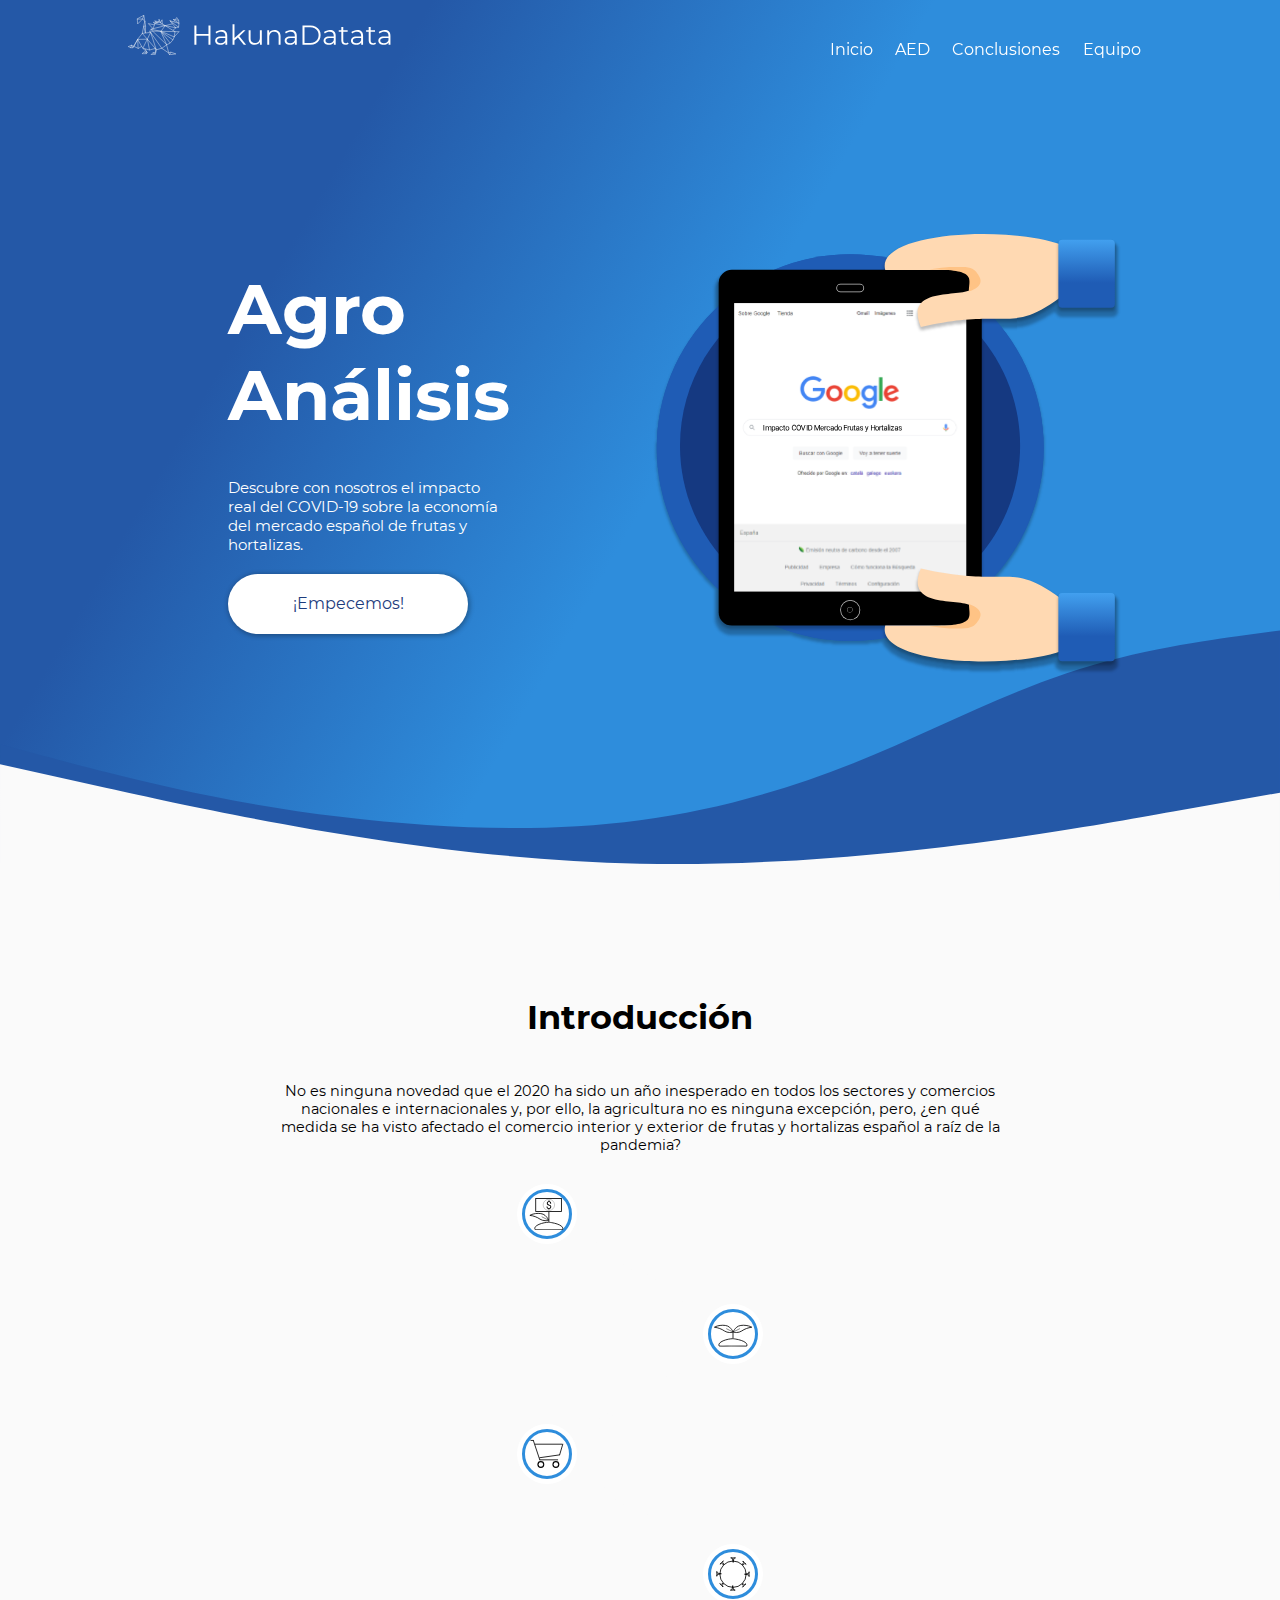
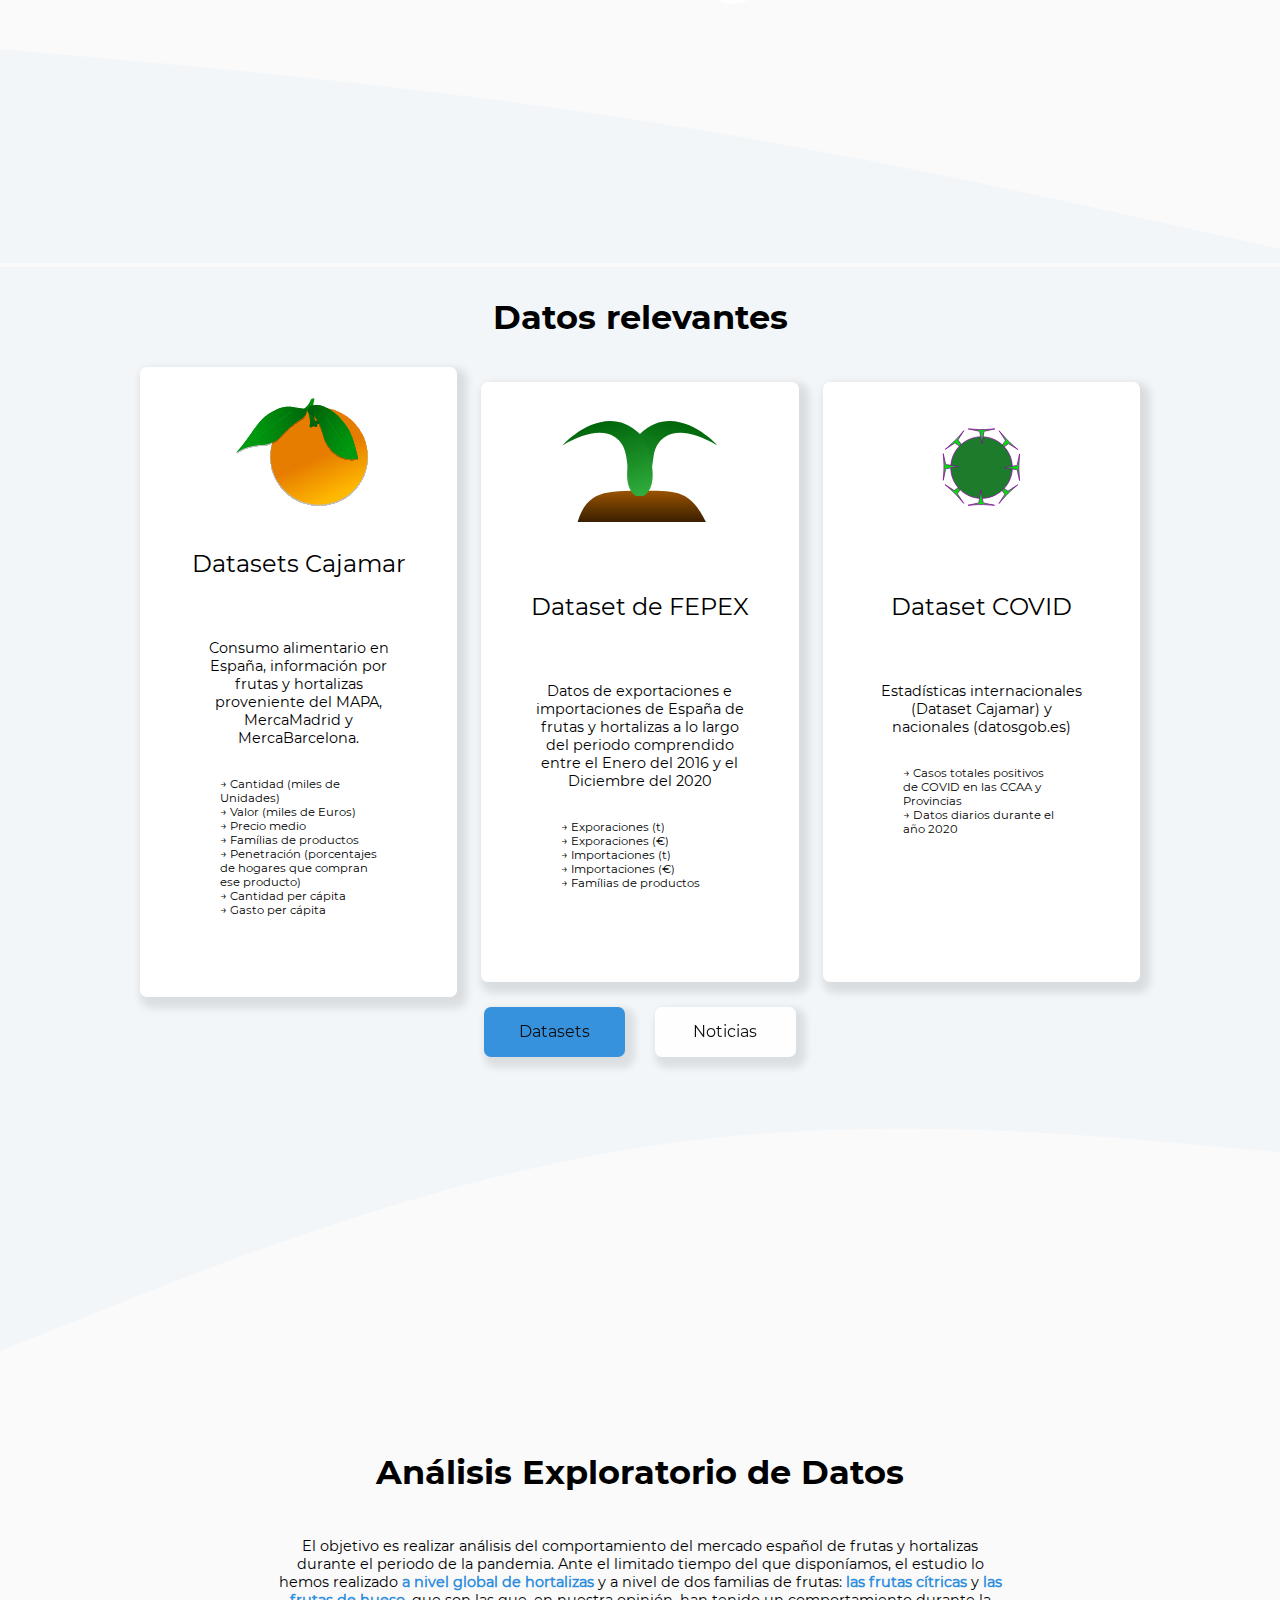
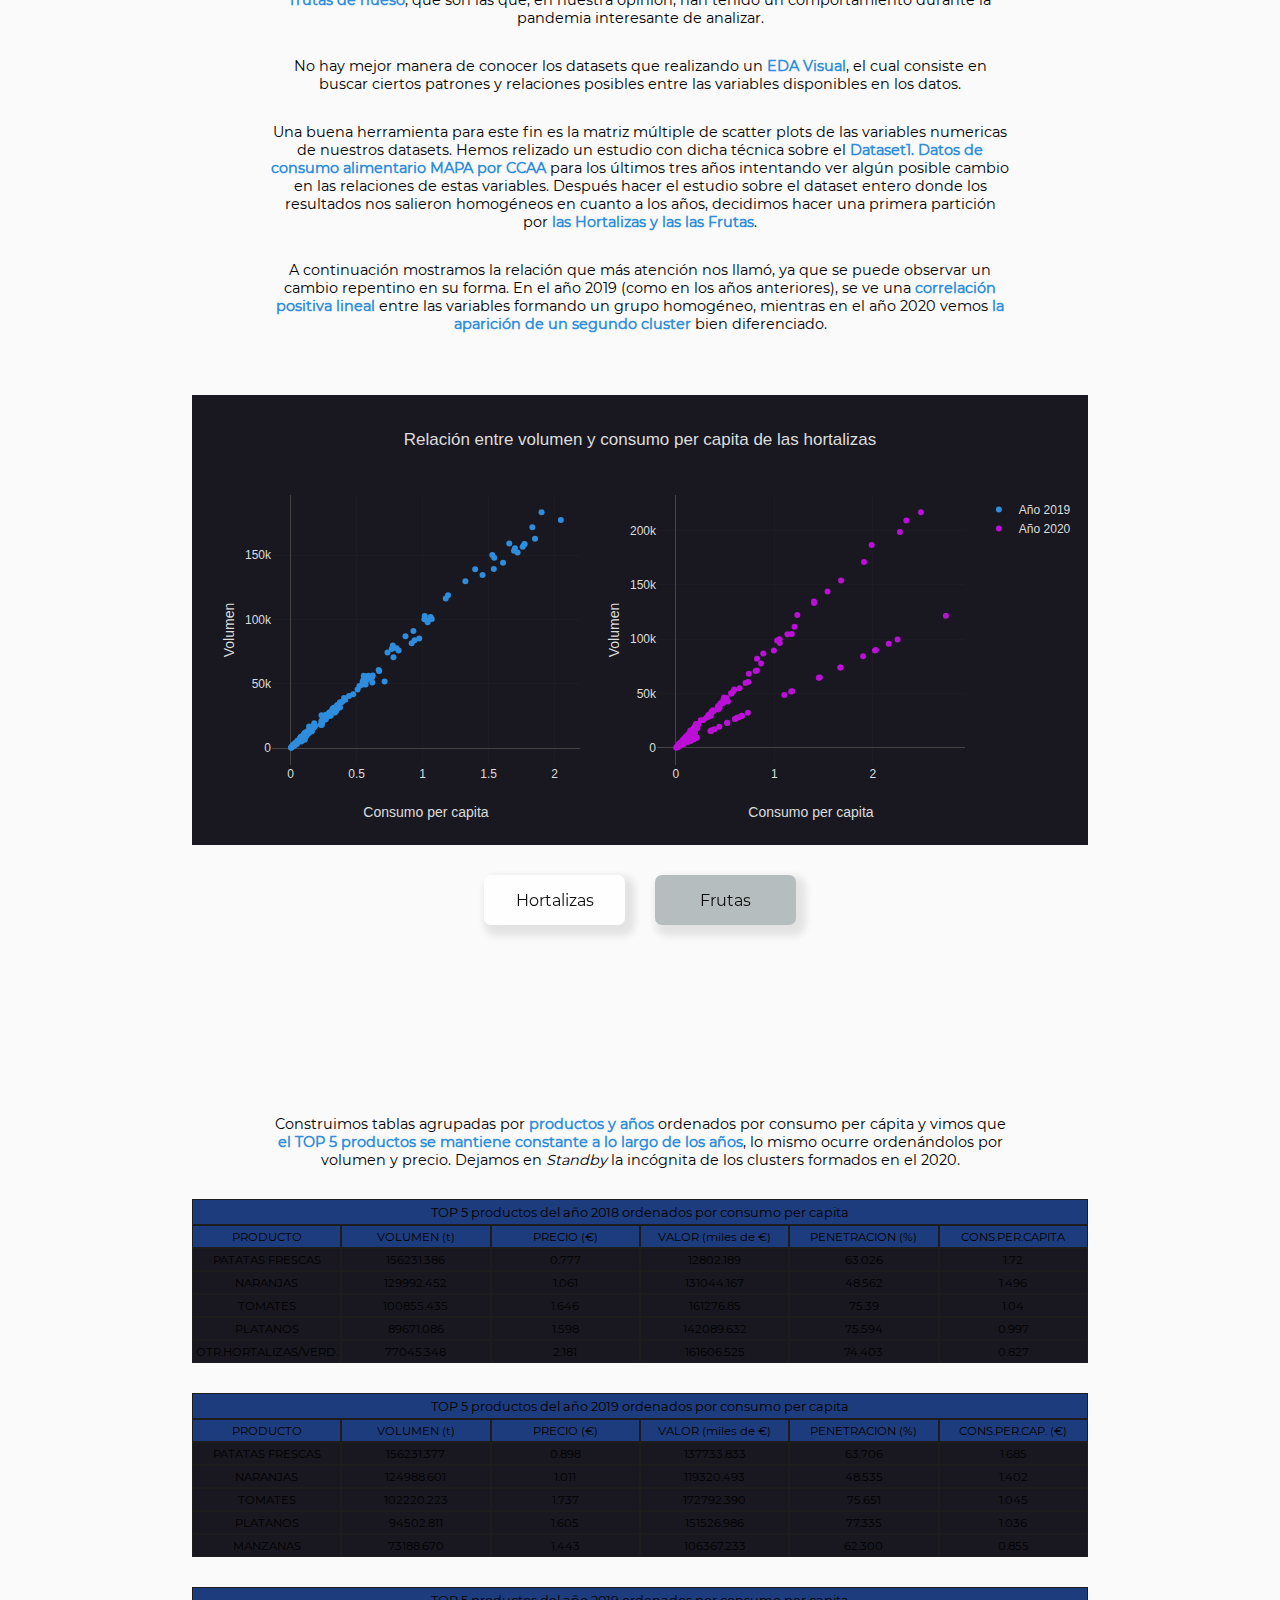
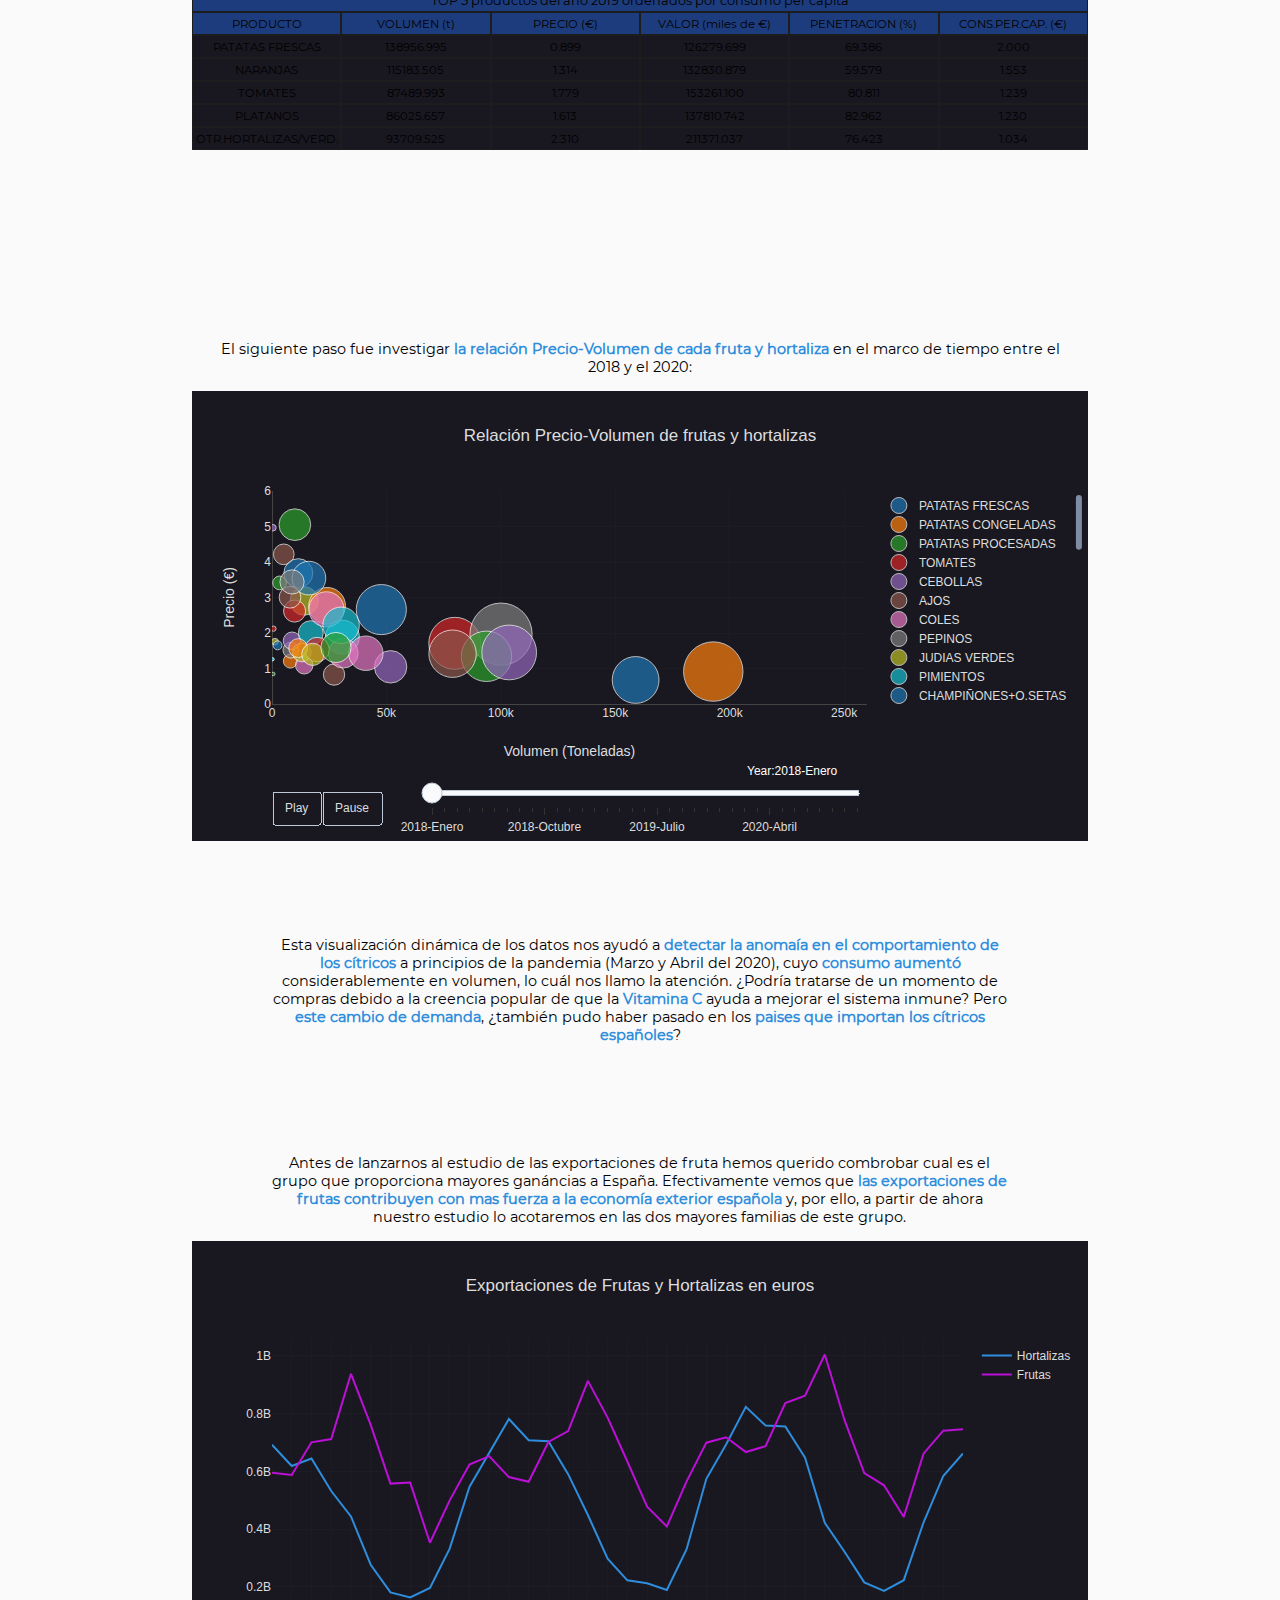
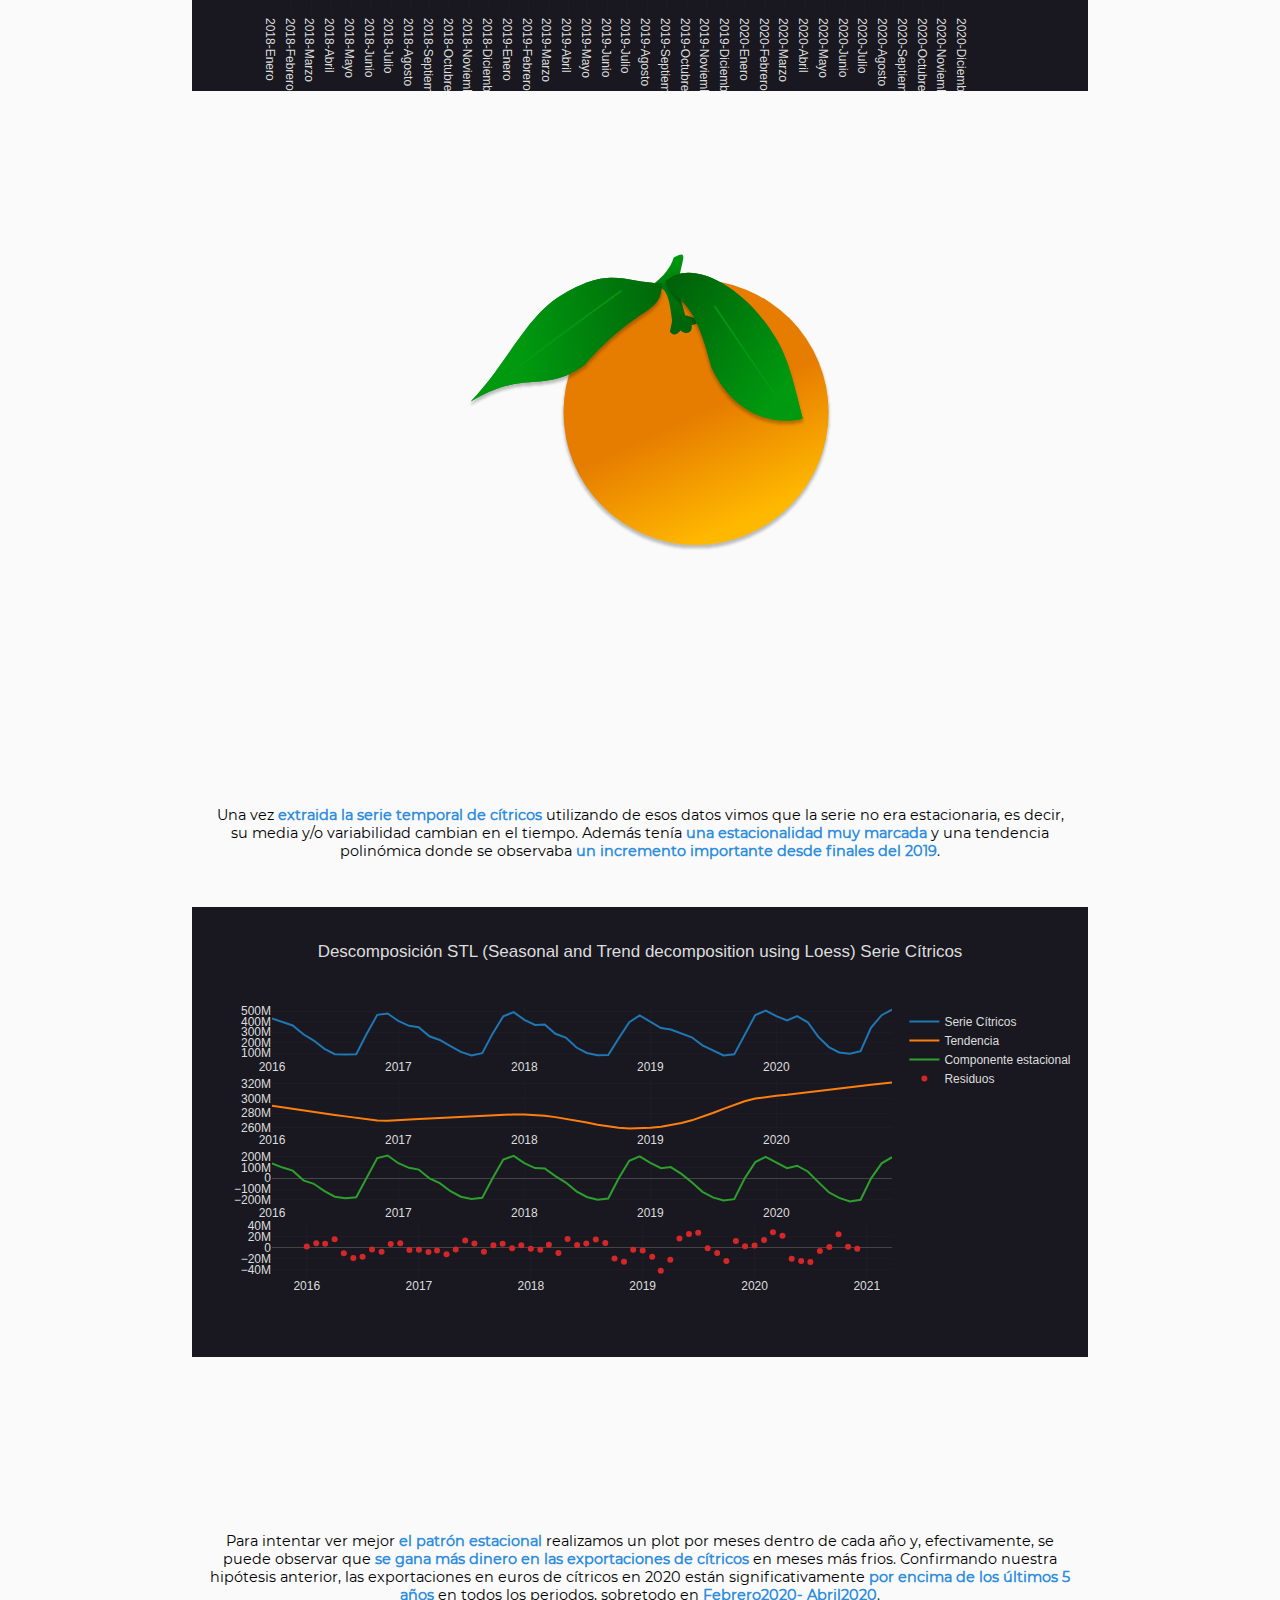
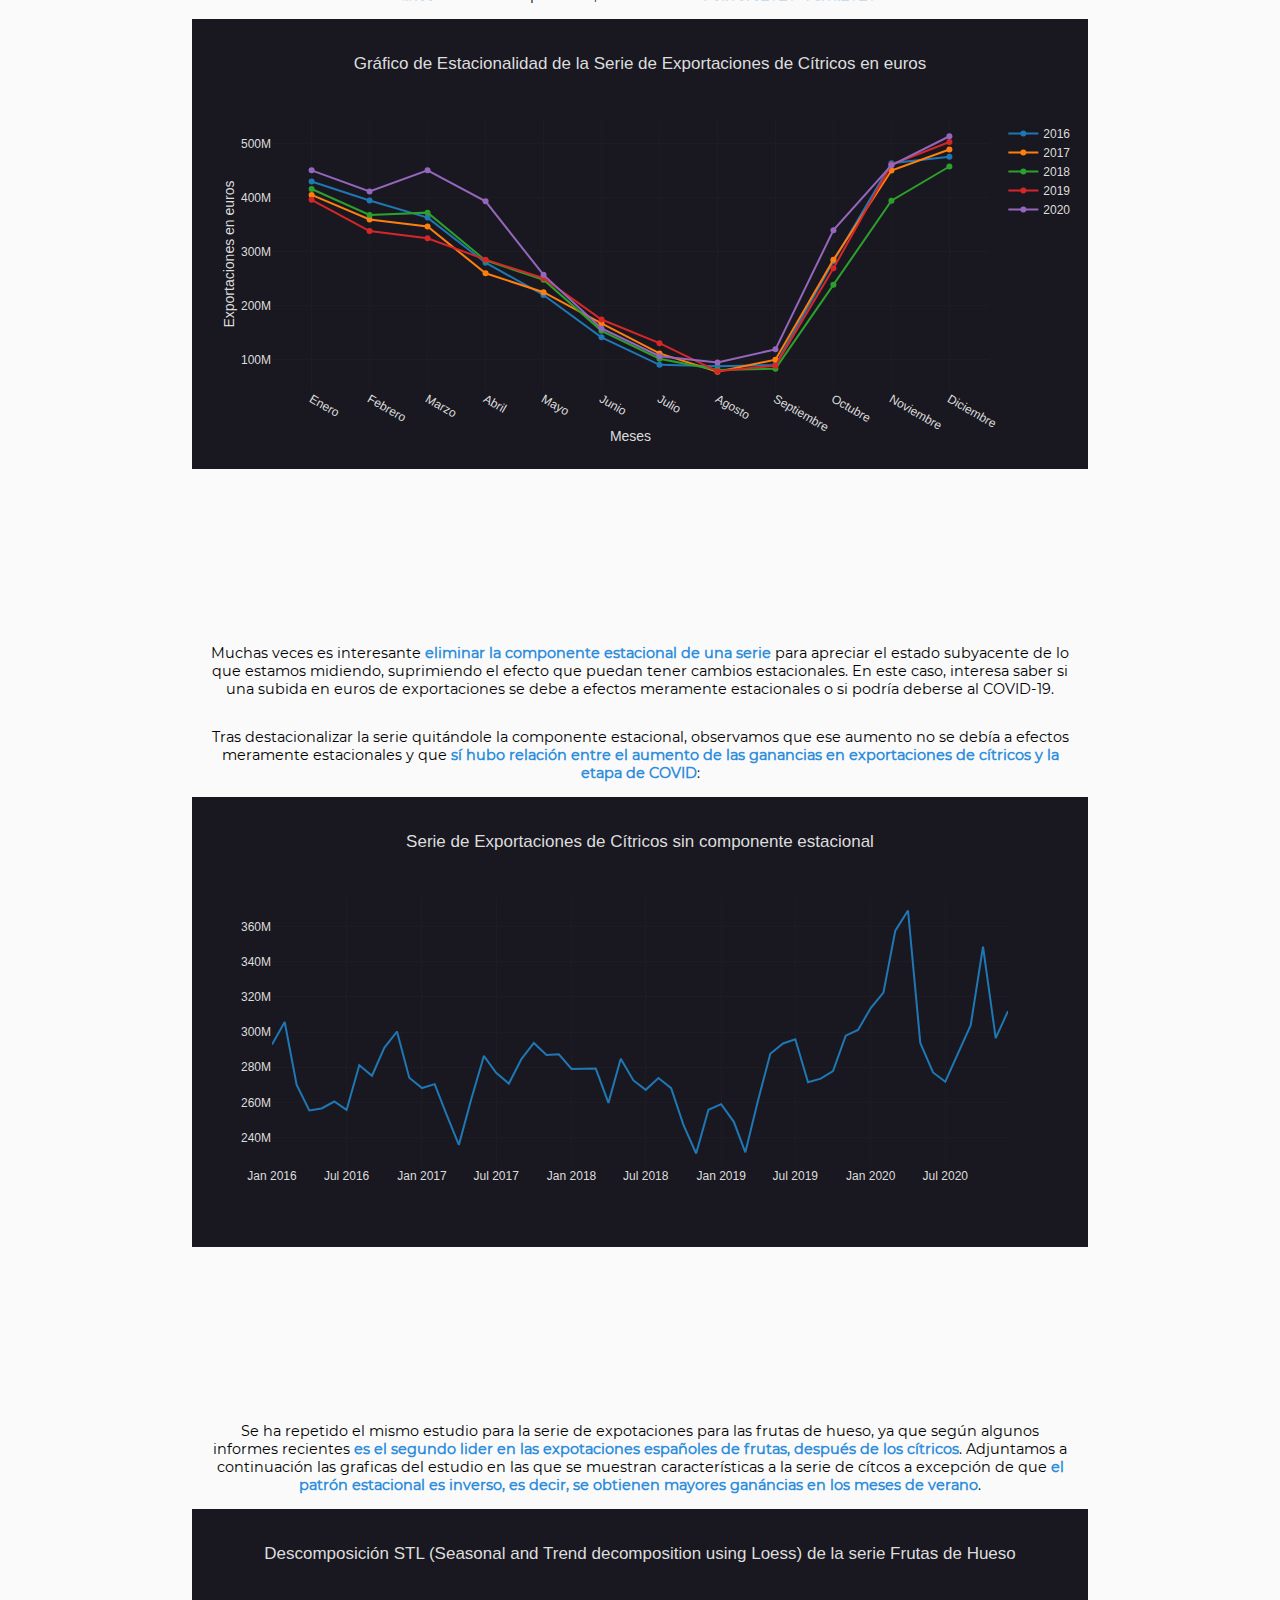
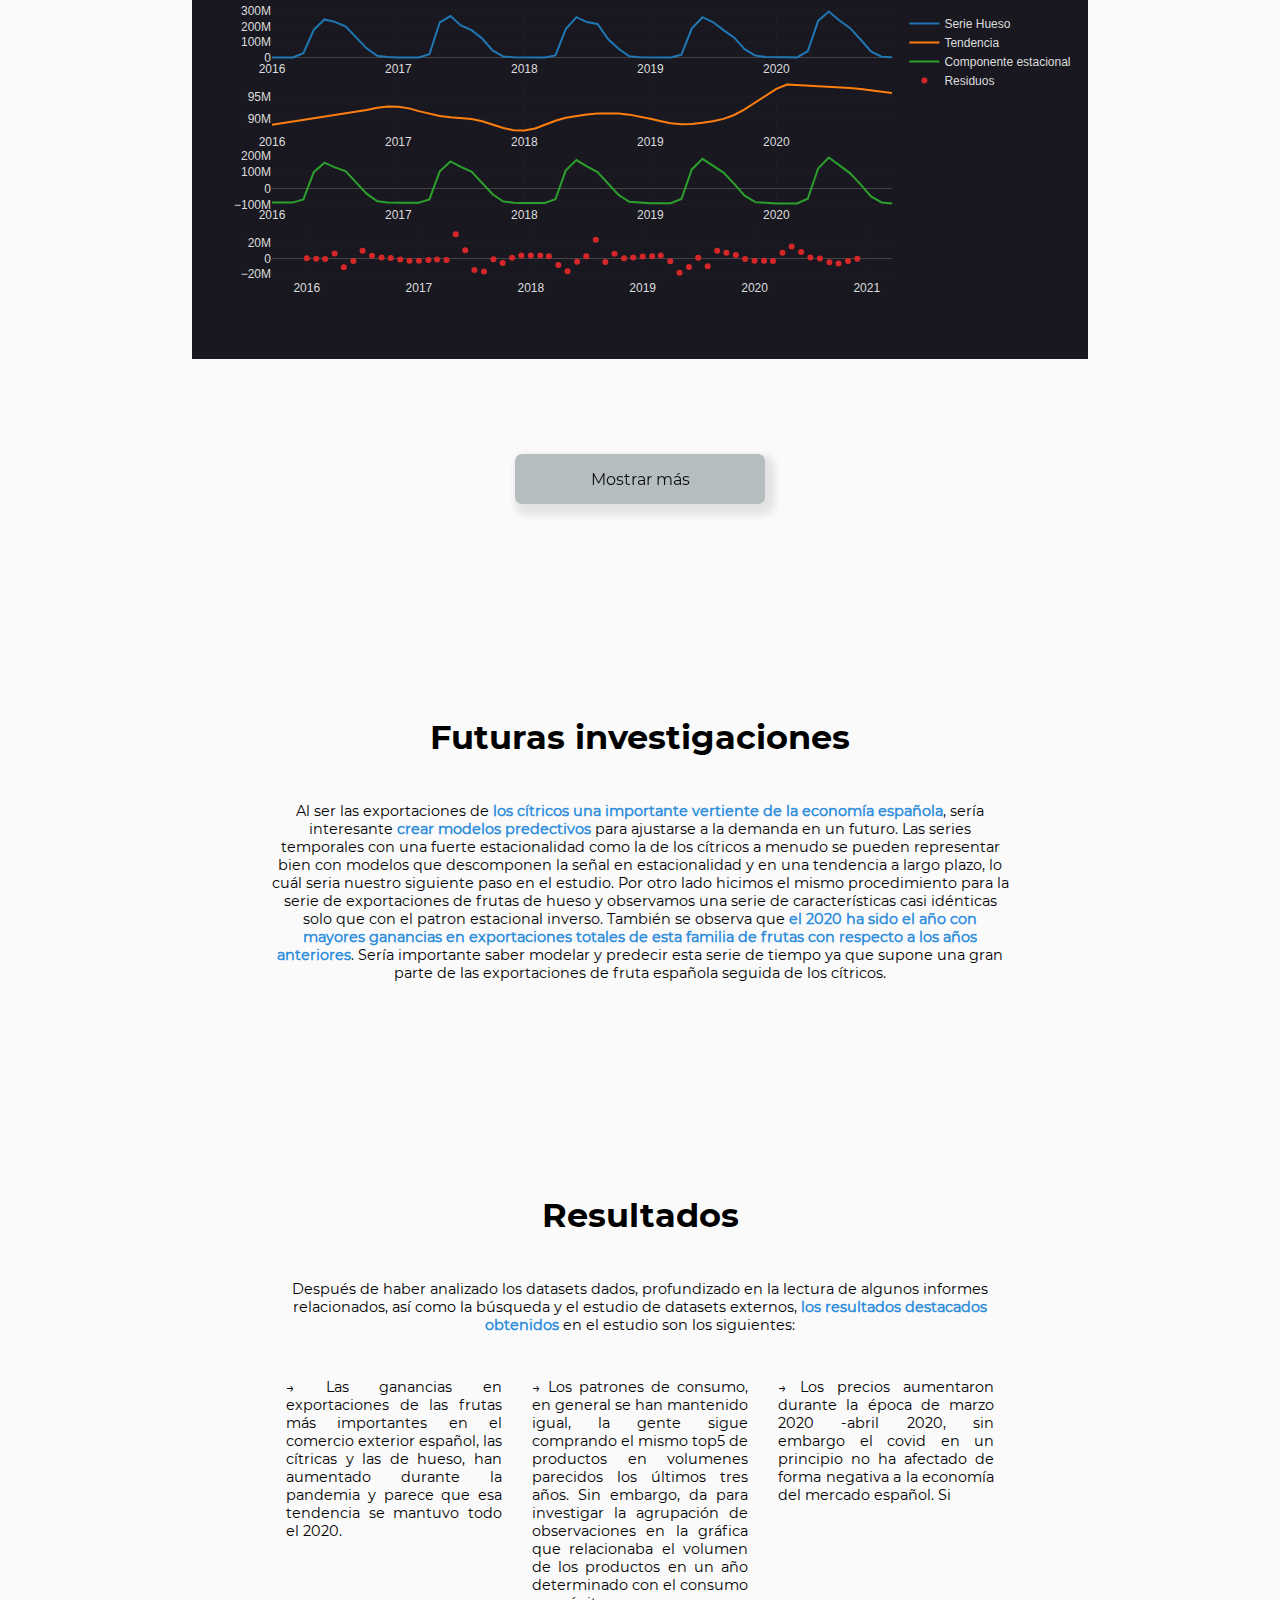
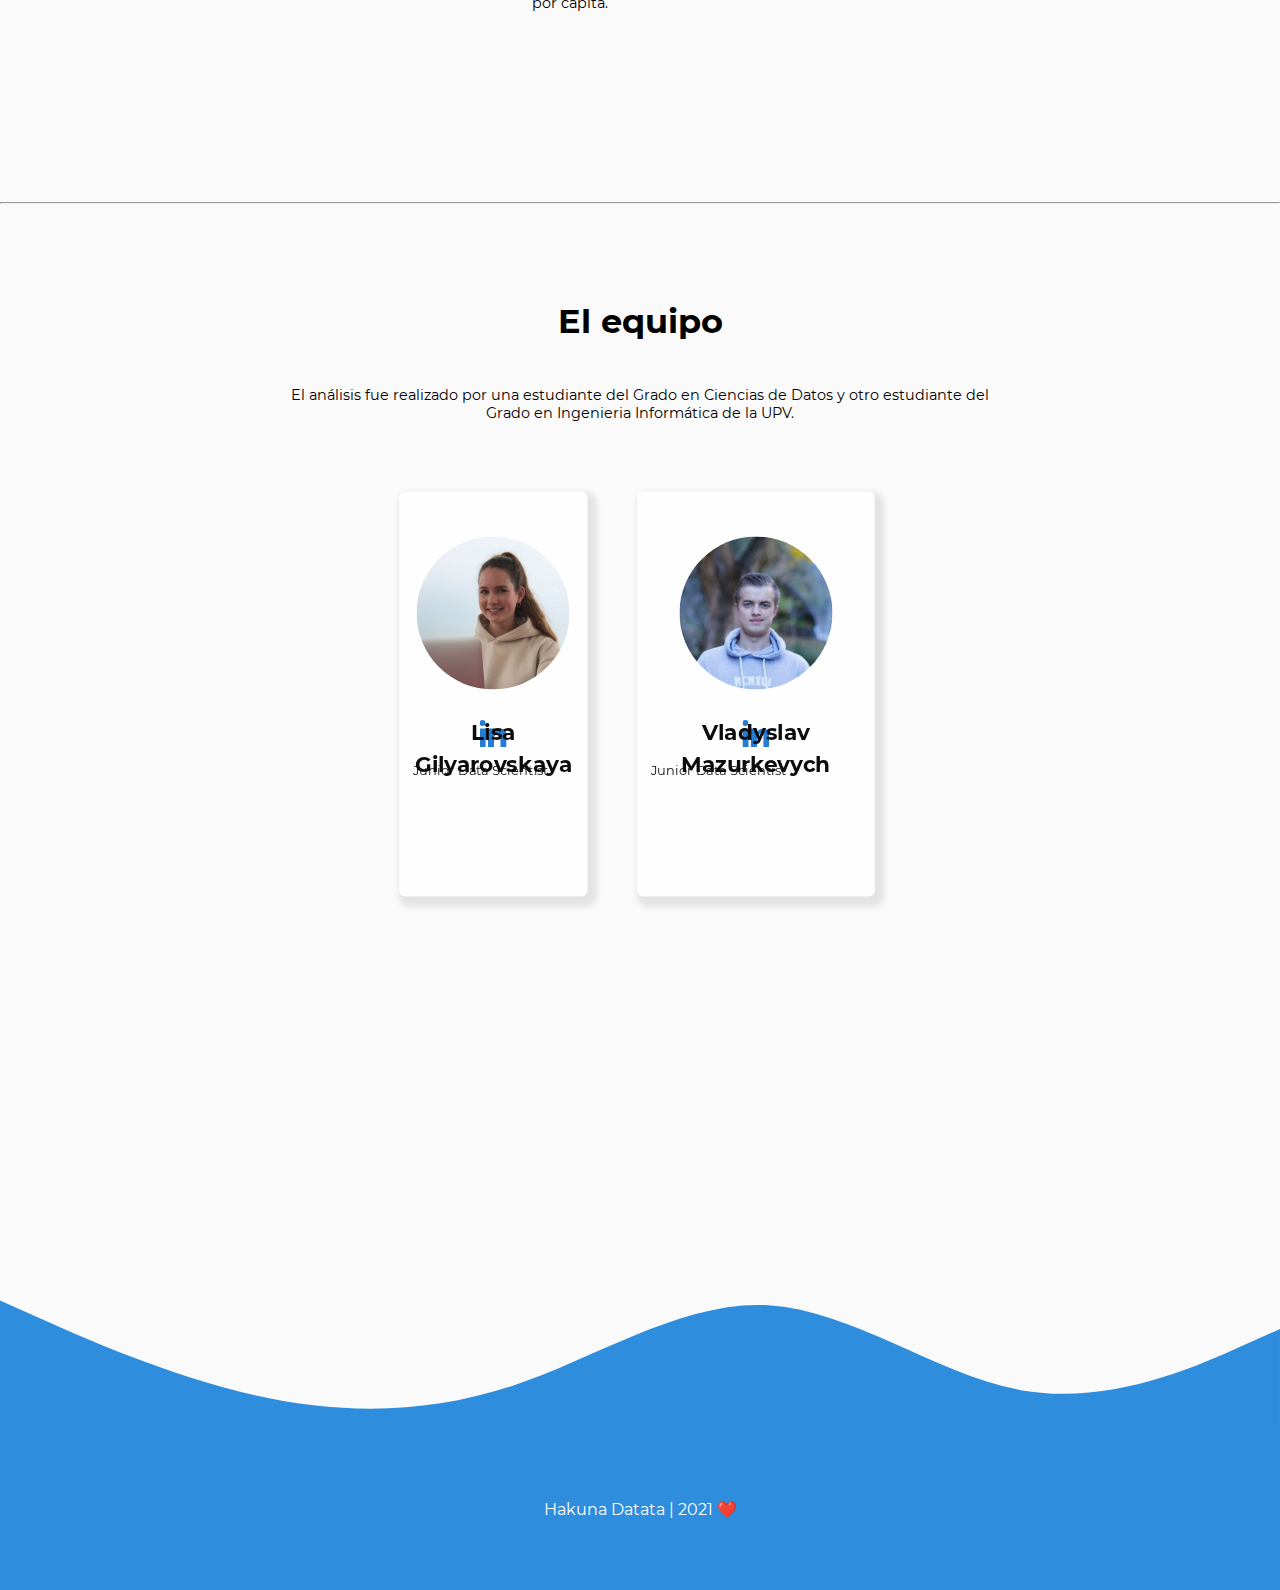
==== commit a4bd949a: "end??" ====
--- a/web/index.html
+++ b/web/index.html
@@ -4,6 +4,9 @@
     <meta charset="UTF-8">
     <meta http-equiv="X-UA-Compatible" content="IE=edge">
     <meta name="viewport" content="width=device-width, initial-scale=1.0">
+    <meta http-equiv="Access-Control-Allow-Origin" content="*" />
+    <meta http-equiv="Access-Control-Allow-Origin" content="http://localhost:80"/>
+    <meta http-equiv="Access-Control-Allow-Headers" content="X-Requested-With" />
     <link rel="icon" href="./img/icons/icon.svg" type="image/x-icon" />
     <title>HakunaDatata</title>
 
@@ -13,14 +16,21 @@
     <!-- Plotly y Jquery -->
     <script src="js/jquery.min.js"></script>
     <script src="./js/three.min.js"></script>
-    <script src="https://cdn.plot.ly/plotly-latest.min.js"></script>
     <script src="./js/plotly-latest.min.js"></script>
 
-    <!-- DATA-->
-    <script src="./js/plotly_plot.js"></script>
+    <!-- Importando datos-->
+    <script src="./spagne.js"></script>
+    <script src="./js/datasets/relacion_precio_volume_plot1.js"></script>
+    <script src="./js/datasets/tracesCitricosEstacionalidad.js"></script>
+    <script src="./js/datasets/tracesHuesoEstacionalidad.js"></script>
+    <script src="./js/datasets/stlDescomposeCitricos.js"></script>
+    <script src="./js/datasets/stlDescomposeHueso.js"></script>
+    <script src="./js/datasets/FrutasVSHortalizasExportsEU.js"></script>
 
     <!-- General Styles -->
     <link rel="stylesheet" href="./css/style.css">
+
+
 </head>
 <body>
     <header class="main-header">
@@ -41,15 +51,13 @@
                 <a href="#section2" class="toscroll">AED</a>
             </li>
             <li class="nav_link selectDisable">
-                <a href="#section3" class="toscroll">Datos externos</a>
+                <a href="#section3" class="toscroll">Conclusiones</a>
             </li>
             <li class="nav_link selectDisable">
-                <a href="#section4" class="toscroll">Conclusiones</a>
+                <a href="#section4" class="toscroll">Equipo</a>
             </li>
         </ul>
     </header>
-
-
 
 
     <main>
@@ -59,12 +67,13 @@
                     <class class="intro-text">
                         <h1>Agro Análisis</h1>
                         <p>
-                            Análisis sobre el comportamiento del mercado español de frutas y hortalizas durante el perido de la pandemia entre 01/03/2020 y el 30/11/2020.
+                            Descubre con nosotros el impacto real del COVID-19 sobre la economía del mercado español
+                            de frutas y hortalizas.
                         </p>
                     </class>
                     <div class="cta">
                         <div class="next_button selectDisable toscroll" onclick="javascript:location.href='#section2'">
-                            Empezar!
+                            ¡Empecemos!
                         </div>
                     </div>
                 </div>  
@@ -73,7 +82,7 @@
                 <img src="./img/img_intro.svg" alt="Intro">
             </div>
             <img src="./img/waves/wave3.svg" class="landing_wave selectDisable" alt="">
-            <img src="./img/waves/wave2_1.svg" style="z-index: 1;bottom: 1px;" class="landing_wave selectDisable" alt="">
+            <img src="./img/waves/wave2_1.svg" style="z-index: 1;bottom: 0px;" class="landing_wave selectDisable" alt="">
         </section>
     </main>
 
@@ -172,7 +181,7 @@
     <!-- Datos de partida -->
     <img src="./img/waves/data_up.svg" alt="" class="section1_wave">
     <section class="section_title" id="section1_1">
-        <p>Datos utilizados </p>
+        <p>Datos relevantes </p>
     </section>
     <!-- DASHBOARD 1-->
     <section class="section_container" id="section1_2">
@@ -180,54 +189,105 @@
             <div class="dashboard_col">
                 <!--Dataset 1-->
                 <div class="dashboard_card dash_show" id="dash_card_1">
-                    <div><b><h1>Dataset 1</h1></b></div>
-                    <div><h5 style="font-size: 0.8em; margin: 10px;">Consumo alimentario en España, información proveniente del MAPA.</h5></div>
-                    <div style="font-size: 0.8em; margin: 30px;text-align: left;">
-→ Cantidad (miles de Unidades) <br>
-→ Valor (miles de Euros)<br>
-→ Precio medio<br>
-→ Penetración (porcentajes de hogares que compran ese producto)<br>
-→ Cantidad per cápita <br>
-→ Gasto per cápita<br>
-                    </div>
-                </div>
+                    <div class="dashboard_card_pic">
+                        <img src="./img/naranja.svg" alt="Naranja" class="dc_pic">
+                    </div>
+                    <div class="dashboard_card_title">Datasets Cajamar</div>
+                    <div class="dashboard_card_body">Consumo alimentario en España, información por frutas y hortalizas proveniente del MAPA, 
+                        MercaMadrid y MercaBarcelona.
+                        <p>
+                            → Cantidad (miles de Unidades) <br>
+                            → Valor (miles de Euros)<br>
+                            → Precio medio<br>
+                            → Famílias de productos<br>
+                            → Penetración (porcentajes de hogares que compran ese producto)<br>
+                            → Cantidad per cápita <br>
+                            → Gasto per cápita<br>
+                        </p>
+                    </div>
+                </div>
+
+                <!--Dataset 2-->
+                <div class="dashboard_card" id="dash_card_4">
+                    <div class="dashboard_card_pic">
+                        <img src="./img/icons/shopping_car.svg" alt="Mercado" class="dc_pic">
+                    </div>
+                    <div class="dashboard_card_title">Noticias sobre el comercio Interior</div>
+                    <div class="dashboard_card_body">Revisando varios periódicos remontados hacia la fecha de la época del covid, encontramos que:
+                    <p>
+                        → La demanda de verduras, hortalizas y frutas se disparó hasta un 40% durante el confinamiento y luego empezó a caer con la desescalada. <br>
+                        → Famílias de productos <br>
+                    </p>
+                    </div>  
+                </div>
+            </div> 
+            <div class="dashboard_col">
+                <!--Dataset 1-->
                 <div class="dashboard_card dash_show" id="dash_card_2">
-                    abc
-                </div>
-
+                    <div class="dashboard_card_pic">
+                        <img src="./img/planta.svg" alt="FEPEX" class="dc_pic">
+                    </div>
+                    <div class="dashboard_card_title">Dataset de FEPEX</div>
+                    <div class="dashboard_card_body">Datos de exportaciones e importaciones de España de frutas y hortalizas a lo largo del 
+                    periodo comprendido entre el Enero del 2016 y el Diciembre del 2020</h5>
+                    <p>
+                        → Exporaciones (t) <br>
+                        → Exporaciones (€)<br>
+                        → Importaciones (t) <br>
+                        → Importaciones (€) <br>
+                        → Famílias de productos <br>
+                    </p>
+                    </div>
+                </div>
                 <!--Dataset 2-->
-                <div class="dashboard_card" id="dash_card_6">
-                    def
-                </div>
-                <div class="dashboard_card" id="dash_card_7">
-                    def
+                <div class="dashboard_card" id="dash_card_5">
+                    <div class="dashboard_card_pic">
+                        <img src="./img/icons/money.svg" alt="Comercio">
+                    </div>
+                    <div class="dashboard_card_title">Noticias sobre el comercio Exterior</div>
+                    <div class="dashboard_card_body">Datos de exportaciones e importaciones de España de frutas y hortalizas a lo largo del 
+                    periodo comprendido entre el Enero del 2016 y el Diciembre del 2020
+                    <p>
+                        → Exporaciones (t) <br>
+                        → Exporaciones (€)<br>
+                        → Importaciones (t) <br>
+                        → Importaciones (€) <br>
+                        → Famílias de productos <br>
+                    </p>
+                    </div>
                 </div>
             </div> 
             <div class="dashboard_col">
                 <!--Dataset 1-->
                 <div class="dashboard_card dash_show" id="dash_card_3">
-                    abc
-                </div>
+                    <div class="dashboard_card_pic">
+                        <img src="./img/icons/covid.svg" alt="" class="dc_pic">
+                    </div>
+                    <div class="dashboard_card_title">Dataset COVID</div>
+                    <div class="dashboard_card_body">Estadísticas internacionales (Dataset Cajamar) y nacionales (datosgob.es)
+                    <p>
+                            → Casos totales positivos de COVID en las CCAA y Provincias <br>
+                            → Datos diarios durante el año 2020<br>
+                    </p>
+                    </div>
+                </div>
+
                 <!--Dataset 2-->
-                <div class="dashboard_card" id="dash_card_8">
-                    abc
-                </div>
-            </div> 
-            <div class="dashboard_col">
-                <!--Dataset 1-->
-                <div class="dashboard_card dash_show" id="dash_card_4">
-                    abc
-                </div>
-                <div class="dashboard_card dash_show" id="dash_card_5">
-                    abc
-                </div>
-
-                <!--Dataset 2-->
-                <div class="dashboard_card" id="dash_card_9">
-                    def
-                </div>
-                <div class="dashboard_card" id="dash_card_10">
-                    def
+                <div class="dashboard_card" id="dash_card_6">
+                    <div class="dashboard_card_pic">
+                        <img src="./img/icons/coronavirus.svg" alt="" class="dc_pic">
+                    </div>
+                    <div class="dashboard_card_title">Noticias sobre el comercio Interior</div>
+                    <div class="dashboard_card_body">Datos de exportaciones e importaciones de España de frutas y hortalizas a lo largo del 
+                    periodo comprendido entre el Enero del 2016 y el Diciembre del 2020
+                    <p>
+                        → Exporaciones (t) <br>
+                        → Exporaciones (€)<br>
+                        → Importaciones (t) <br>
+                        → Importaciones (€) <br>
+                        → Famílias de productos <br>
+                    </p>
+                    </div>
                 </div>
             </div> 
         </div>
@@ -237,19 +297,10 @@
             <div class="dashboard_col"></div> 
             <div class="dashboard_row">
                 <div class="dashboard_card_btn dashboard_btn dash_btn_active" id="dash_btn_1" onclick="change_dashboard(0);">
-                    DS 1
+                    Datasets
                 </div>
                 <div class="dashboard_card_btn dashboard_btn" id="dash_btn_2" onclick="change_dashboard(1);">
-                    DS 2
-                </div>
-                <div class="dashboard_card_btn dashboard_btn" id="dash_btn_3" onclick="change_dashboard(2);">
-                    DS 3
-                </div>
-                <div class="dashboard_card_btn dashboard_btn" id="dash_btn_4" onclick="change_dashboard(3);">
-                    DS 4
-                </div>
-                <div class="dashboard_card_btn dashboard_btn" id="dash_btn_5" onclick="change_dashboard(4);">
-                    DS 5
+                    Noticias
                 </div>
             </div> 
             <div class="dashboard_col"></div> 
@@ -264,56 +315,362 @@
     </section>
     <section class="section_container section2">
         <div class="section_text">
-            Debido a los problemas actuales ocasionados por el COVID-19, la 
-            economía mundial empezó a tener problemas, por esta razón se nos ha 
-            propuesto hacer un estudio sobre el impacto ocasionado del virus en
-            el comportamiento del mercado español de frutas y hortalizas
-            
-            Para empezar se nos habían propuesto 5 Datasets para estudiarlos, 
-            además se nos permitió utilizar datos de otras fuentes. A continuación 
-            presentamos los resultados obtenidos de cada cosa:
-
-        </div>
-    </section>
-
-    <section class="section_container">
+            El objetivo es realizar análisis del comportamiento del mercado español de frutas y hortalizas 
+            durante el periodo de la pandemia. Ante el limitado tiempo del que disponíamos, el estudio lo 
+            hemos realizado <b class="blue">a nivel global de hortalizas</b> y a nivel de dos familias de frutas: <b class="blue">las frutas 
+            cítricas</b> y <b class="blue">las frutas de hueso</b>, que son las que, en nuestra opinión, han tenido un comportamiento 
+            durante la pandemia interesante de analizar.
+        </div>
+        <div class="section_text">
+            No hay mejor manera de conocer los datasets que realizando un <b class="blue">EDA Visual</b>, el cual consiste en 
+            buscar ciertos patrones y relaciones posibles entre las variables disponibles en los datos. 
+        </div>
+        <div class="section_text">
+            Una buena herramienta para este fin es la matriz múltiple de scatter plots de las variables numericas de nuestros datasets.
+            Hemos relizado un estudio con dicha técnica sobre el <b class="blue">Dataset1. Datos de consumo alimentario MAPA por CCAA</b> para los
+            últimos tres años intentando ver algún posible cambio en las relaciones de estas variables. Después hacer el estudio sobre el dataset entero donde 
+            los resultados nos salieron homogéneos en cuanto a los años, decidimos hacer una primera partición por <b class="blue">las Hortalizas y las las Frutas</b>.
+        </div>
+
+        <div class="section_text">
+            A continuación mostramos la relación que más atención nos llamó, ya que se puede observar un cambio repentino en su forma. En el año 
+            2019 (como en los años anteriores), se ve una <b class="blue">correlación positiva lineal</b> entre las variables formando un grupo homogéneo, mientras 
+            en el año 2020 vemos <b class="blue">la aparición de un segundo cluster</b> bien diferenciado.  
+        </div>
+    </section>
+
+    <section class="section_container margin_top_2">
+        <div class="plot no-margin" id="hortalizas_plot">
+            <div id="plot_correlacion_hortalizas"></div>
+        </div>
+    </section>
+    <section class="section_container">
+        <div class="plot no-margin" id="frutas_plot">
+            <div id="plot_correlacion_frutas"></div>
+        </div>
+    </section>
+    <section class="section_container">
+        <div class="dashboard">
+            <div class="dashboard_col"></div> 
+            <div class="dashboard_row">
+                <div class="vol_con_btn selectDisable dash_btn_active_d" id="hortalizas_btn" onclick="change_corr(0);">
+                    Hortalizas
+                </div>
+                <div class="vol_con_btn selectDisable" id="frutas_btn" onclick="change_corr(1);">
+                    Frutas
+                </div>
+            </div> 
+            <div class="dashboard_col"></div> 
+        </div>
+    </section>
+
+    <section class="section_container margin_top_10 by_columns">
+        <div class="section_text">
+             Construimos tablas agrupadas por <b class="blue">productos y años</b> ordenados por
+            consumo per cápita y vimos que <b class="blue">el TOP 5 productos se mantiene constante a lo largo de los años</b>, lo mismo 
+            ocurre ordenándolos por volumen y precio. Dejamos en <i>Standby</i> la incógnita de los clusters formados en el 2020.
+        </div>
+        <div class="plot no-margin">
+            <div class="rowu rowu_header">TOP 5 productos del año 2018 ordenados por consumo per capita</div>
+            <div class="tables">
+                <div class="colu">
+                    <div class="rowu rowu_header">PRODUCTO</div>
+                    <div class="rowu">PATATAS FRESCAS</div>
+                    <div class="rowu">NARANJAS</div>
+                    <div class="rowu">TOMATES</div>
+                    <div class="rowu">PLATANOS</div>
+                    <div class="rowu">OTR.HORTALIZAS/VERD.</div>
+                </div>
+                <div class="colu">
+                    <div class="rowu rowu_header">VOLUMEN (t)</div>
+                    <div class="rowu">156231.386</div>
+                    <div class="rowu">129992.452</div>
+                    <div class="rowu">100855.435</div>
+                    <div class="rowu">89671.086</div>
+                    <div class="rowu">77045.348</div>
+                </div>
+                <div class="colu">
+                    <div class="rowu rowu_header">PRECIO (€)</div>
+                    <div class="rowu">0.777</div>
+                    <div class="rowu">1.061</div>
+                    <div class="rowu">1.646</div>
+                    <div class="rowu">1.598</div>
+                    <div class="rowu">2.181</div>
+                </div>
+                <div class="colu">
+                    <div class="rowu rowu_header">VALOR (miles de €)</div>
+                    <div class="rowu">12802.189</div>
+                    <div class="rowu">131044.167</div>
+                    <div class="rowu">161276.85</div>
+                    <div class="rowu">142089.632</div>
+                    <div class="rowu">161606.525</div>
+                </div>
+                <div class="colu">
+                    <div class="rowu rowu_header">PENETRACION (%)</div>
+                    <div class="rowu">63.026</div>
+                    <div class="rowu">48.562</div>
+                    <div class="rowu">75.39</div>
+                    <div class="rowu">75.594</div>
+                    <div class="rowu">74.403</div>
+                </div>
+                <div class="colu">
+                    <div class="rowu rowu_header">CONS.PER.CAPITA</div>
+                    <div class="rowu">1.72</div>
+                    <div class="rowu">1.496</div>
+                    <div class="rowu">1.04</div>
+                    <div class="rowu">0.997</div>
+                    <div class="rowu">0.827</div>
+                </div>
+            </div>
+        </div>
+    </section>
+
+    <section class="section_container">
+        <div class="plot no-margin">
+            <div class="rowu rowu_header">TOP 5 productos del año 2019 ordenados por consumo per capita</div>
+            <div class="tables">
+                <div class="colu">
+                    <div class="rowu rowu_header">PRODUCTO</div>
+                    <div class="rowu">PATATAS FRESCAS</div>
+                    <div class="rowu">NARANJAS</div>
+                    <div class="rowu">TOMATES</div>
+                    <div class="rowu">PLATANOS</div>
+                    <div class="rowu">MANZANAS</div>
+                </div>
+                <div class="colu">
+                    <div class="rowu rowu_header">VOLUMEN (t)</div>
+                    <div class="rowu">156231.377</div>
+                    <div class="rowu">124988.601</div>
+                    <div class="rowu">102220.223</div>
+                    <div class="rowu">94502.811</div>
+                    <div class="rowu">73188.670</div>
+                </div>
+                <div class="colu">
+                    <div class="rowu rowu_header">PRECIO (€)</div>
+                    <div class="rowu">0.898</div>
+                    <div class="rowu">1.011</div>
+                    <div class="rowu">1.737</div>
+                    <div class="rowu">1.605</div>
+                    <div class="rowu">1.443</div>
+                </div>
+                <div class="colu">
+                    <div class="rowu rowu_header">VALOR (miles de €)</div>
+                    <div class="rowu">137733.833</div>
+                    <div class="rowu">119320.493</div>
+                    <div class="rowu">172792.390</div>
+                    <div class="rowu">151526.986</div>
+                    <div class="rowu">106367.233</div>
+                </div>
+                <div class="colu">
+                    <div class="rowu rowu_header">PENETRACION (%)</div>
+                    <div class="rowu">63.706</div>
+                    <div class="rowu">48.535</div>
+                    <div class="rowu">75.651</div>
+                    <div class="rowu">77.335</div>
+                    <div class="rowu">62.300</div>
+                </div>
+                <div class="colu">
+                    <div class="rowu rowu_header">CONS.PER.CAP. (€)</div>
+                    <div class="rowu">1.685</div>
+                    <div class="rowu">1.402</div>
+                    <div class="rowu">1.045</div>
+                    <div class="rowu">1.036</div>
+                    <div class="rowu">0.855</div>
+                </div>
+            </div>
+        </div>
+    </section>
+
+    <section class="section_container">
+        <div class="plot no-margin">
+            <div class="rowu rowu_header">TOP 5 productos del año 2019 ordenados por consumo per capita</div>
+            <div class="tables">
+                <div class="colu">
+                    <div class="rowu rowu_header">PRODUCTO</div>
+                    <div class="rowu">PATATAS FRESCAS</div>
+                    <div class="rowu">NARANJAS</div>
+                    <div class="rowu">TOMATES</div>
+                    <div class="rowu">PLATANOS</div>
+                    <div class="rowu">OTR.HORTALIZAS/VERD.</div>
+                </div>
+                <div class="colu">
+                    <div class="rowu rowu_header">VOLUMEN (t)</div>
+                    <div class="rowu">138956.995</div>
+                    <div class="rowu">115183.505</div>
+                    <div class="rowu">87489.993</div>
+                    <div class="rowu">86025.657</div>
+                    <div class="rowu">93709.525</div>
+                </div>
+                <div class="colu">
+                    <div class="rowu rowu_header">PRECIO (€)</div>
+                    <div class="rowu">0.899</div>
+                    <div class="rowu">1.314</div>
+                    <div class="rowu">1.779</div>
+                    <div class="rowu">1.613</div>
+                    <div class="rowu">2.310</div>
+                </div>
+                <div class="colu">
+                    <div class="rowu rowu_header">VALOR (miles de €)</div>
+                    <div class="rowu">126279.699</div>
+                    <div class="rowu">132830.879</div>
+                    <div class="rowu">153261.100</div>
+                    <div class="rowu">137810.742</div>
+                    <div class="rowu">211371.037</div>
+                </div>
+                <div class="colu">
+                    <div class="rowu rowu_header">PENETRACION (%)</div>
+                    <div class="rowu">69.386</div>
+                    <div class="rowu">59.579</div>
+                    <div class="rowu">80.811</div>
+                    <div class="rowu">82.962</div>
+                    <div class="rowu">76.423</div>
+                </div>
+                <div class="colu">
+                    <div class="rowu rowu_header">CONS.PER.CAP. (€)</div>
+                    <div class="rowu">2.000</div>
+                    <div class="rowu">1.553</div>
+                    <div class="rowu">1.239</div>
+                    <div class="rowu">1.230</div>
+                    <div class="rowu">1.034</div>
+                </div>
+            </div>
+        </div>
+    </section>
+    <section class="section_container margin_top_5 by_columns">
         <div class="plot">
+            <div class="section_text" style="margin: 0!important; width: 100%;align-items: center;">
+                El siguiente paso fue investigar <b class="blue">la relación Precio-Volumen de cada fruta y hortaliza</b> en el marco de tiempo entre el 2018 y el 2020:
+           </div>
             <div id="plot1" style="width:100%;height:auto;"></div>
         </div>
     </section>
     <section class="section_container section2">
         <div class="section_text">
-            Debido a los problemas actuales ocasionados por el COVID-19, la 
-            economía mundial empezó a tener problemas, por esta razón se nos ha 
-            propuesto hacer un estudio sobre el impacto ocasionado del virus en
-            el comportamiento del mercado español de frutas y hortalizas
-            
-            Para empezar se nos habían propuesto 5 Datasets para estudiarlos, 
-            además se nos permitió utilizar datos de otras fuentes. A continuación 
-            presentamos los resultados obtenidos de cada cosa:
-
-        </div>
-    </section>
-
-
-
-
-
+            Esta visualización dinámica de los datos nos ayudó a <b class="blue">detectar la anomaía en el comportamiento de los cítricos </b>a principios de 
+            la pandemia (Marzo y Abril del 2020), cuyo <b class="blue">consumo aumentó</b> considerablemente en volumen, lo cuál nos llamo la atención. ¿Podría tratarse de un momento de compras
+            debido a la creencia popular de que la <b class="blue">Vitamina C</b> ayuda a mejorar el sistema inmune? Pero <b class="blue">este cambio de demanda</b>, 
+            ¿también pudo haber pasado en los <b class="blue">paises que importan los cítricos españoles</b>?
+        </div>
+    </section>
+    <!--Frutas VS Hortalizas -->
     <section class="section_container">
         <div class="plot">
-            <div id="plot2" style="width:100%;height:auto;"></div>
+            <div class="section_text" style="align-items: center; width: 86%; align-self: center;">
+                Antes de lanzarnos al estudio de las exportaciones de fruta hemos querido combrobar cual es el grupo que proporciona mayores ganáncias 
+                a España. Efectivamente vemos que <b class="blue">las exportaciones de frutas contribuyen con mas fuerza a la economía exterior española</b> y, por ello, a partir 
+                de ahora nuestro estudio lo acotaremos en las dos mayores familias de este grupo.
+            </div>
+            <div id="FrutasVSHortalizasExport" style="width:100%;height:auto;"></div>
+        </div>
+    </section>
+    <section class="section_container">
+        <div class="plot">
+            <div id="plot21" style="width:100%;height:auto;"></div>
+            <img src="./img/naranja.svg" alt="Naranja" id="naranja">
+        </div>
+    </section>
+    <!--Cítricos-->
+    <section class="section_container by_columns margin_top_5">
+        <div class="plot">
+            <div class="section_text" style="align-items: center; width: 100%;">
+                Una vez <b class="blue">extraida la serie temporal de cítricos</b> utilizando de esos datos vimos que la serie no era estacionaria, es decir, su media y/o 
+                variabilidad cambian en el tiempo. Además tenía <b class="blue">una estacionalidad muy marcada</b> y una tendencia polinómica donde se observaba 
+                <b class="blue">un incremento importante desde finales del 2019</b>.
+            </div>
+            <div id="stlCitricos" class="margin_top_2"  style="width:100%;height:100%;"></div>
+        </div>
+        <div class="plot">
+            <div class="section_text" style="align-items: center; width: 100%;">
+                Para intentar ver mejor <b class="blue">el patrón estacional</b> realizamos un plot por meses dentro de cada año y, efectivamente, se puede observar
+                que <b class="blue">se gana más dinero en las exportaciones de cítricos</b> en meses más frios. Confirmando nuestra hipótesis anterior, las 
+                exportaciones en euros de cítricos en 2020 están significativamente <b class="blue">por encima de los últimos 5 años</b> en todos los periodos, 
+                sobretodo en <b class="blue">Febrero2020- Abril2020</b>.
+            </div>
+            <div id="plotEstacionalidadCitricos" style="width:100%;height:auto;"></div>
+        </div>
+    </section>
+    
+    <section class="section_container">
+        <div class="plot">
+            <div class="section_text" style="align-items: center; width: 100%;">
+                Muchas veces es interesante <b class="blue">eliminar la componente estacional de una serie </b>para apreciar el estado subyacente de lo que estamos midiendo, 
+                suprimiendo el efecto que puedan tener cambios estacionales. En este caso, interesa saber si una subida en euros de exportaciones se debe a 
+                efectos meramente estacionales o si podría deberse al COVID-19. 
+            </div>
+            <div class="section_text" style="align-items: center; width: 100%;">
+                Tras destacionalizar la serie quitándole la componente estacional, observamos 
+                que ese aumento no se debía a efectos meramente estacionales y que <b class="blue">sí hubo relación entre el aumento de las ganancias en 
+                exportaciones de cítricos y la etapa de COVID</b>:
+            </div>
+            <div id="destacionalizadaCitricos" style="width:100%;height:auto;"></div>
+        </div>
+    </section>
+
+<!--F. HUESO-->
+    <section class="section_container">
+        <div class="plot">
+            <div class="section_text" style="align-items: center; width: 100%;">
+                Se ha repetido el mismo estudio para la serie de expotaciones para las frutas de hueso, ya que según algunos informes recientes <b class="blue">es el segundo lider en 
+                las expotaciones españoles de frutas, después de los cítricos</b>. Adjuntamos a continuación las graficas del estudio en las que se muestran características
+                a la serie de cítcos a excepción de que <b class="blue">el patrón estacional es inverso, es decir, se obtienen mayores ganáncias en los meses de verano</b>.
+            </div>
+            <div id="stlHueso" style="width:100%;height:100%;"></div>
+        </div>
+    </section>
+    <section class="section_container by_columns">
+        <div id="more_btn" class="more_btn selectDisable" onclick="see_more();">
+            Mostrar más
+        </div>
+    </section>
+    <section class="section_container margin_top_2 by_columns hide" id="more_plots">
+        <div class="plot">
+            <div id="plotEstacionalidadHueso"></div>
+        </div>
+        <div class="plot no-margin-0">
+            <div id="destacionalizadaHueso"></div>
+        </div>
+    </section>
+
+     <!-- Futuras investigaciones -->
+     <section class="section_title margin_top_5" id="section3">
+        <p>Futuras investigaciones</p>
+    </section>
+    <section class="section_container">
+        <div class="section_text">
+            Al ser las exportaciones de <b class="blue">los cítricos una importante vertiente de la economía española</b>, sería interesante <b class="blue">crear modelos predectivos</b> para 
+            ajustarse a la demanda en un futuro. Las series temporales con una fuerte estacionalidad como la de los cítricos a menudo se pueden representar 
+            bien con modelos que descomponen la señal en estacionalidad y en una tendencia a largo plazo, lo cuál seria nuestro siguiente paso en el estudio. 
+            Por otro lado hicimos el mismo procedimiento para la serie de exportaciones de frutas de hueso y observamos una serie de características casi 
+            idénticas solo que con el patron estacional inverso. También se observa que <b class="blue">el 2020 ha sido el año con mayores ganancias en exportaciones totales
+            de esta familia de frutas con respecto a los años anteriores</b>. Sería importante saber modelar y predecir esta serie de tiempo ya que supone una 
+            gran parte de las exportaciones de fruta española seguida de los cítricos.
         </div>
     </section>
 
 
      <!-- Conclusión -->
-     <section class="section_title" id="section4">
-        <p>Conclusión</p>
-    </section>
-    <section class="section_container">
-        <div class="section_text">
-            Al final podriamos decir que los españoles somos muy 
-            españoles y mucho españoles, llevad mascarillas y sed felices!
+     <section class="section_title margin_top_5" id="section4">
+        <p>Resultados</p>
+    </section>
+    <section class="section_container">
+        <div class="section_text">
+            Después de haber analizado los datasets dados, profundizado en la lectura de algunos informes relacionados, así como la búsqueda y el 
+            estudio de datasets externos, <b class="blue">los resultados destacados obtenidos</b> en el estudio son los siguientes:
+            <div class="lin_res margin_top_2">
+                <p>
+                    → Las ganancias en exportaciones de las frutas más importantes en el comercio exterior español, las cítricas y las de hueso, han aumentado 
+                    durante la pandemia y parece que esa tendencia se mantuvo todo el 2020.
+                </p> 
+                <p>
+                    → Los patrones de consumo, en general se han mantenido igual, la gente sigue comprando el mismo top5 de productos en volumenes parecidos los últimos 
+                    tres años. Sin embargo, da para investigar la agrupación de observaciones en la gráfica que relacionaba el volumen de los productos en un año 
+                    determinado con el consumo por cápita.
+                </p>
+                <p>
+                    → Los precios aumentaron durante la época de marzo 2020 -abril 2020, sin embargo el covid en un principio no ha afectado de forma negativa a la 
+                    economía del mercado español. Si
+                </p>
+            </div>
         </div>
     </section>
     <section class="section_container">
@@ -334,7 +691,7 @@
             y otro estudiante del Grado en Ingenieria Informática de la UPV.  
         </div>
     </section>
-    <section class="section_container">
+    <section class="section_container margin_top_2">
         <div class="row section5">
             <div class="col-md-3"></div>
             <div class="col-md-3">
@@ -366,7 +723,7 @@
                     <p class="card_description selectDisable">
                         Junior Data Scientist
                     </p>
-                    <div class="card_linkedin">
+                    <div class="card_linkedin" style="z-index: 9999;">
                         <a href="https://www.linkedin.com/in/vladyslav-mazurkevych/">
                             <img src="./img/icons/linkedin.svg" class="selectDisable" alt="Linkedin">
                         </a>
@@ -381,7 +738,7 @@
     <footer class="footer">
         <!--<img src="./img/waves/footer1_2.svg" class="footer_wave selectDisable" alt="">-->
         <div class="footer_text">
-            <p>Creado por Lisa & Vlad con amor ❤️</p>
+            <p>Hakuna Datata | 2021 ❤️</p>
         
 
         <img src="./img/waves/footer1.svg"  class="footer_wave selectDisable" alt="">
@@ -391,6 +748,11 @@
 
     <!-- Scripts -->
     <script src="./js/plotly_plots.js"></script>
+
+    <!-- Importando datos de plots-->
+    <script src="./js/datasets/consumo_per_capita.js"></script>
+    <script src="./js/datasets/correlacion_vol_cons.js"></script>
+
     <!-- Bootstrap-->
     <script src="https://cdn.jsdelivr.net/npm/@popperjs/core@2.5.4/dist/umd/popper.min.js" integrity="sha384-q2kxQ16AaE6UbzuKqyBE9/u/KzioAlnx2maXQHiDX9d4/zp8Ok3f+M7DPm+Ib6IU" crossorigin="anonymous"></script>
     <script src="https://cdn.jsdelivr.net/npm/bootstrap@5.0.0-beta1/dist/js/bootstrap.min.js" integrity="sha384-pQQkAEnwaBkjpqZ8RU1fF1AKtTcHJwFl3pblpTlHXybJjHpMYo79HY3hIi4NKxyj" crossorigin="anonymous"></script>
--- a/web/css/style.css
+++ b/web/css/style.css
@@ -33,6 +33,10 @@
     text-decoration: none;
 }
 
+.blue {
+    color: #2E8DDC;
+}
+
 main {
     padding: 0;
     margin: 0;
@@ -43,6 +47,12 @@
     box-sizing: border-box;
     margin: 0;
     padding: 0;
+}
+
+.hide {
+    display: none!important;
+    transform: scale(0.5);
+    transition-duration: 2s;
 }
 
 /** Header Bar **/
@@ -50,6 +60,12 @@
     height: 40px;
     width: auto;
     z-index: 999;
+}
+
+#plotEstacionalidadHueso, #destacionalizadaHueso {
+    align-self: center;
+    transform: scale(1);
+    transition-duration: 2s;
 }
 
 .main-header {
@@ -402,26 +418,111 @@
 .section_text {
     position: relative;
     height: 100%;
-    width: 60%; 
+    width: 60%;
     padding: 15px;
     font-size: 0.9em;
-    text-align: justify;
+    text-align: center;
     font-family: 'pt_sansregular';
     background-color: transparent; /*#FAFAFA;*/
 }
 
+.plot-little {
+    height: 100%;
+    width: 75%;
+    text-align: center;
+    margin: 0;
+}
+
+.conclusion {
+    width: 100%;
+    height: 100%;
+    padding-left: 100px;
+    padding-right: 100px;
+    margin: 10px;
+    text-align: justify;
+}
+
+.margin_top_2 {
+    margin-top: 2em!important;
+}
+
+.margin_top_5 {
+    margin-top: 5em!important;
+}
+
+.margin_top_10 {
+    margin-top: 10em!important;
+}
+
 .plot {
     height: 100%;
-    width: 75%;
+    width: 70%;
+    display: flex;
+    align-content: center;
+    justify-content: center;
     text-align: center;
     margin-top: 5em;
     margin-bottom: 5em;
+    flex-direction: column;
+}
+
+.tables {
+    display: flex;
+    width: 100%;
+    height: auto;
+    font-size: 0.9em;
+    background-color: white;
+    flex-direction: row;
+    background-color: #191820;
+}
+
+.by_columns {
+    display: flex;
+    flex-direction: column!important;
+    align-items: center;
+}
+
+.by_rows {
+    flex-direction: row;
+}
+
+.colu {
+    height: 100%;
+    width: auto;
+    flex: 1;
+    flex-direction: column;
+}
+.rowu {
+    width: 100%;
+    line-height: 2em;
+    height: 2em;
+    font-size: 0.8em;
+    background-color: #191820;
+    border: 1px solid #1d1d1d;
+}
+
+.rowu_header {
+    background-color: #1D3C7D;
+    height: 2em;
+    line-height: 2em
 }
 
 .center {
     margin: auto!important;
     align-items: center!important;
     text-align: center!important;
+}
+
+.no-margin-0 {
+    margin: 0px;
+}
+
+.no-margin {
+    margin: 15px;
+}
+
+.no-margin-1 {
+    margin: 20px;
 }
 
 /** Landing Page**/
@@ -448,14 +549,13 @@
     margin: auto;
     align-items: center;
     justify-content: center;
-    /*margin-left: 200px;*/
     flex: 1;
     z-index: 50;
 }
 
 .presentation {
     left: 100px;
-    width: 80%;
+    width: 85%;
     position: relative;
 }
 
@@ -511,7 +611,7 @@
     flex: 1;
 }
 .landing-photo img {
-    height: 60vh;
+    height: 55vh;
     animation: start 1.8s ease;
     z-index: 50;
 }
@@ -558,7 +658,7 @@
         font-size: 30px;
     }
     .intro-text p {
-        font-size: 0.8em;
+        font-size: 0.9em;
         width: 100%;
         margin: 20px 0px 0px 0px;
     }
@@ -589,10 +689,30 @@
 }
 
 @media screen and (max-width: 768px){
+    .section_title {
+        font-size: 1.1em;
+    }
     .section_text {
         position: relative;
         height: 100%;
         width: 96%; 
+        text-align: justify;
+        font-size: 0.7em;
+    }
+    .tables {
+        flex-direction: row;
+    }
+    .plot {
+        width: 98%;
+        height: auto;
+    }
+    .rowu {
+        font-size: 0.5em;
+        height: auto;
+    }
+    .naranja {
+        width: 50%;
+        height: auto;
     }
 }
 
@@ -807,6 +927,7 @@
     align-items: center;
     flex: 1;
     width: 100%;
+    height: 100%;
 }
 
 .dashboard_row {
@@ -831,13 +952,14 @@
 
 .dash_btn_active {
     background-color: #2E8DDC!important;
-    color: white;
-}
-
-.dashboard_card, .dashboard_card_btn {
-    background-color: white;
+    color: black;
+}
+
+.vol_con_btn {
+    background-color: #B2BABB;
+    color: black;
     width: 93%;
-    height: 100%;
+    height: 50px;
     -webkit-box-shadow: 5px 6px 8px 5px rgba(0,0,0,0.10);
     -moz-box-shadow: 5px 6px 8px 5px rgba(0,0,0,0.10);
     box-shadow: 5px 6px 8px 5px rgba(0,0,0,0.10);
@@ -857,10 +979,72 @@
     text-align: center;
 }
 
+.more_btn {
+    background-color: #B2BABB;
+    color: black;
+    width: 250px;
+    height: 50px;
+    -webkit-box-shadow: 5px 6px 8px 5px rgba(0,0,0,0.10);
+    -moz-box-shadow: 5px 6px 8px 5px rgba(0,0,0,0.10);
+    box-shadow: 5px 6px 8px 5px rgba(0,0,0,0.10);
+    border-radius: 7px;
+    margin: auto;
+    flex-direction: column;
+    margin: 15px;
+    transition-duration: 0.6s;
+    opacity: 0.95;
+    transition: all 0.8s ease-in-out;
+
+    display: flex;
+    justify-content: center;
+    align-items: center;
+    text-align: center;
+}
+
+.more_btn:hover {
+    cursor: pointer;
+    background-color: white;
+    transition-duration: 0.8s;   
+}
+
+.dash_btn_active_d {
+    background-color: white;
+    color: black;
+}
+
+.dash_btn_active_d:hover {
+    background-color: white!important;
+    opacity: 0.85;
+}
+
+.dashboard_card, .dashboard_card_btn {
+    background-color: white;
+    width: 93%;
+    height: 100%;
+    -webkit-box-shadow: 5px 6px 8px 5px rgba(0,0,0,0.10);
+    -moz-box-shadow: 5px 6px 8px 5px rgba(0,0,0,0.10);
+    box-shadow: 5px 6px 8px 5px rgba(0,0,0,0.10);
+    border-radius: 7px;
+    margin: auto;
+    flex-direction: column;
+    margin: 15px;
+    transition-duration: 0.6s;
+
+    opacity: 0.95;
+    /*transform: scale(0.9);*/
+    transition: all 0.8s ease-in-out;
+
+    display: flex;
+    justify-content: center;
+    align-items: center;
+    text-align: center;
+}
+
 .dashboard_card {
     display: none;
     transform: scale(0);
     transition-duration: 0.5s;
+    height: 100%;
 }
 
 .dashboard_card:hover {
@@ -868,6 +1052,50 @@
     -moz-box-shadow: 5px 6px 10px 5px rgba(0,0,0,0.18);
     box-shadow: 5px 6px 10px 5px rgba(0,0,0,0.18);
     transition-duration: 0.7s;
+}
+
+.dashboard_card_pic {
+    height: 200px;
+    width: 100%;
+}
+.dc_pic {
+    display: flex;
+    height: 150px;
+    width: 100%;
+    justify-content: center;
+    align-content: center;
+    align-items: center;
+    text-align: center;
+    padding: 20px;
+    margin-top: 10px;
+}
+.dashboard_card_title {
+    font-size: 1.5em;
+    color: black;
+    height: 50px;
+    width: 100%;
+    line-height: 50px;
+    width: 100%;
+}
+
+.dashboard_card_body {
+    justify-content: center;
+    flex-direction: column;
+    align-items: center;
+    align-items: center;
+    font-size: 0.9em; 
+    margin-top: 0.2em;
+    padding: 50px;
+    width: 100%;
+    margin: 0;
+    top: 0;
+    flex: 1;
+}
+
+.dashboard_card_body p {
+    font-size: 0.8em;
+    margin: 30px;
+    text-align: left;
 }
 
 /** Dashboard Activo**/
@@ -921,10 +1149,14 @@
 }
 
 .section2 {
-    height: 100vh;
+    position: relative;
+    align-items: center;
+    margin: 0;
+    height: 100%;
     width: 100%;
     background-color: transparent;
     margin: auto;
+    flex-direction: column!important;
 }
 
 .card_block {
@@ -1064,12 +1296,6 @@
     justify-content: center;
     margin: auto;
     line-height: 180px;
-/*    background: -moz-radial-gradient(circle, rgba(46,141,220,1) 0%, rgba(36,88,167,1) 66%);
-    background: -webkit-radial-gradient(circle, rgba(46,141,220,1) 0%, rgba(36,88,167,1) 66%);
-    background: radial-gradient(circle, rgba(46,141,220,1) 0%, rgba(36,88,167,1) 66%);
-    filter: progid:DXImageTransform.Microsoft.gradient(startColorstr="#2e8ddc",endColorstr="#2458a7",GradientType=1);
-
-    background-color: white;*/
     -webkit-box-shadow: 5px 6px 8px 5px rgba(0,0,0,0.10);
     -moz-box-shadow: 5px 6px 8px 5px rgba(0,0,0,0.10);
     box-shadow: 5px 6px 8px 5px rgba(0,0,0,0.10);
@@ -1172,8 +1398,17 @@
     width: 30px;
 }
 
-.card_linkedin {
-
+.lin_res {
+    display: flex;
+    flex-direction: row;
+    justify-content: space-between;
+    width: 100%;
+}
+
+.lin_res p {
+    width: 100%;
+    margin: 15px;
+    text-align: justify;
 }
 
 .card_description {
@@ -1194,6 +1429,12 @@
     transition-duration: 0.6s;
 }
 
+#naranja {
+    height: 300px;
+    width: auto;
+    align-items: center;
+}
+
 /** Footer **/
 .footer {
     position: relative;
@@ -1201,6 +1442,7 @@
     width: 100%;  
     z-index: 10;
     bottom: 0;
+    margin-top: 15em;
 }
 
 .footer_wave {
@@ -1220,17 +1462,6 @@
     text-align: center;
     color: white;
     z-index: 20;
-
-    /*
-    background: rgba(46,142,220,1);
-    background: -moz-linear-gradient(top, rgba(46,142,220,1) 11%, rgba(41,117,196,1) 37%, rgba(33,72,153,1) 84%, rgba(30,57,138,1) 100%);
-    background: -webkit-gradient(left top, left bottom, color-stop(11%, rgba(46,142,220,1)), color-stop(37%, rgba(41,117,196,1)), color-stop(84%, rgba(33,72,153,1)), color-stop(100%, rgba(30,57,138,1)));
-    background: -webkit-linear-gradient(top, rgba(46,142,220,1) 11%, rgba(41,117,196,1) 37%, rgba(33,72,153,1) 84%, rgba(30,57,138,1) 100%);
-    background: -o-linear-gradient(top, rgba(46,142,220,1) 11%, rgba(41,117,196,1) 37%, rgba(33,72,153,1) 84%, rgba(30,57,138,1) 100%);
-    background: -ms-linear-gradient(top, rgba(46,142,220,1) 11%, rgba(41,117,196,1) 37%, rgba(33,72,153,1) 84%, rgba(30,57,138,1) 100%);
-    background: linear-gradient(to bottom, rgba(46,142,220,1) 11%, rgba(41,117,196,1) 37%, rgba(33,72,153,1) 84%, rgba(30,57,138,1) 100%);
-    filter: progid:DXImageTransform.Microsoft.gradient( startColorstr='#2e8edc', endColorstr='#1e398a', GradientType=0 );
-    */
     background-color: #2e8ddc;
 
 }
@@ -1240,4 +1471,13 @@
     width: 100%;
     margin: 0;
     padding: 0;
+}
+
+@media screen and (max-width: 768px) {
+    .lin_res {
+        flex-direction: column;
+    }
+    .lin_res p{
+        margin: 0;
+    }
 }